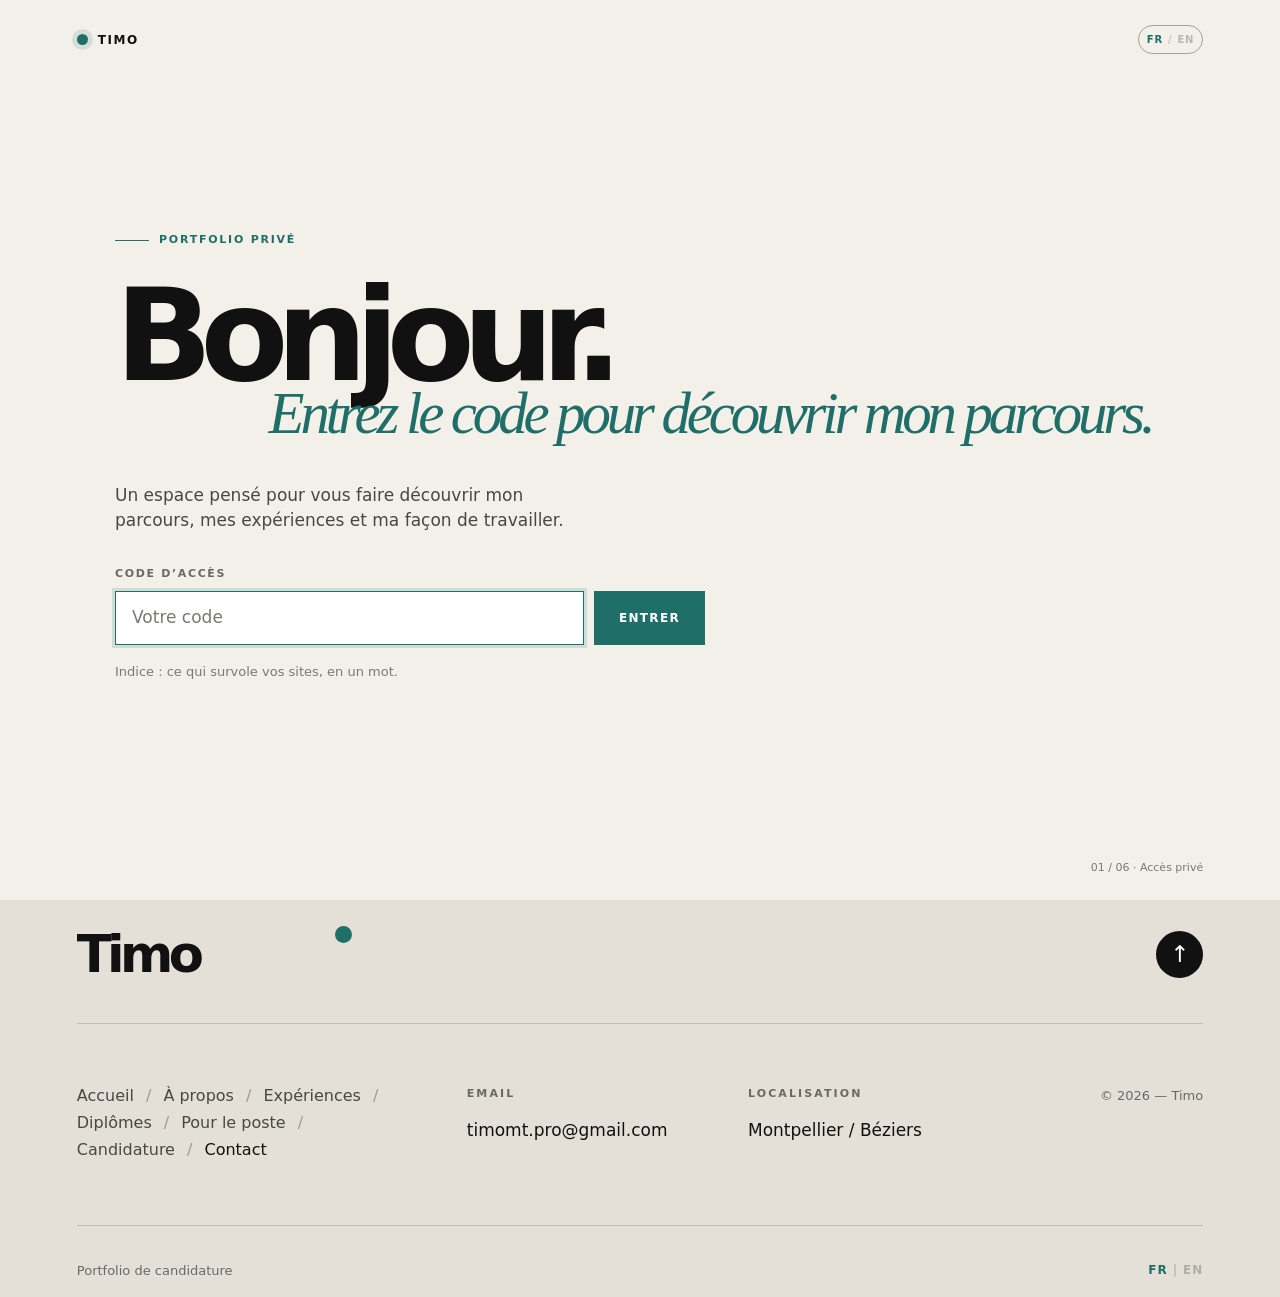
==== hokta/index.html @ 92ba59f4 "Ajout du site de candidature HOKTA (dossier hokta/)Ajout du site de candidature HOKTA (dossier hokta" ====
<!doctype html>
<html lang="fr">
<head>
<meta charset="utf-8">
<meta name="viewport" content="width=device-width, initial-scale=1, viewport-fit=cover">
<meta name="theme-color" content="#f3f0e9">
<meta name="description" content="Timo — candidature pour l'alternance prospection B2B chez HOKTA, Béziers.">
<title>Bonjour HOKTA — Timo</title>
<link rel="icon" href="data:image/svg+xml,%3Csvg xmlns='http://www.w3.org/2000/svg' viewBox='0 0 32 32'%3E%3Crect width='32' height='32' rx='16' fill='%23111'/%3E%3Ccircle cx='16' cy='16' r='6' fill='%231f6f68'/%3E%3C/svg%3E">
<style>:root {
  --ink: #111111;
  --paper: #f3f0e9;
  --lime: #b7d3f2;
  --cyan: #8de9e0;
  --muted: #686b64;
  --line: rgba(17,17,17,.18);
  --serif: Georgia, 'Times New Roman', serif;
  --sans: Inter, ui-sans-serif, system-ui, -apple-system, BlinkMacSystemFont, 'Segoe UI', sans-serif;
}
* { box-sizing: border-box; }
html { scroll-behavior: smooth; }
body { margin: 0; background: var(--paper); color: var(--ink); font-family: var(--sans); font-size: 16px; line-height: 1.5; }
body.dark { background: var(--ink); color: var(--paper); }
a { color: inherit; text-decoration: none; }
button { font: inherit; }
::selection { background: var(--lime); color: var(--ink); }

.site-header { position: absolute; z-index: 5; inset: 0 0 auto; display: flex; align-items: center; justify-content: space-between; width: min(1160px, 88vw); margin: 0 auto; padding: 25px 0; }
.dark .site-header { color: var(--paper); }
.brand { display: inline-flex; align-items: center; gap: 10px; font-size: 12px; font-weight: 800; letter-spacing: .13em; text-transform: uppercase; }
.brand-mark { width: 11px; height: 11px; border-radius: 50%; background: var(--lime); box-shadow: 0 0 0 5px rgba(183,211,242,.14); }
.site-nav { display: flex; align-items: center; gap: 22px; color: #474b45; font-size: 11px; font-weight: 800; letter-spacing: .11em; text-transform: uppercase; }
.dark .site-nav { color: #bfc1bb; }
.site-nav a { transition: color .2s ease; }
.site-nav a:hover, .site-nav a:focus-visible, .site-nav a[aria-current="page"] { color: #1f6f68; }
.dark .site-nav a:hover, .dark .site-nav a:focus-visible, .dark .site-nav a[aria-current="page"] { color: var(--lime); }
.language-toggle { display: inline-flex; align-items: center; gap: 5px; margin-left: 5px; padding: 6px 8px; border: 1px solid rgba(17,17,17,.35); border-radius: 999px; background: transparent; color: #777b73; cursor: pointer; font-size: 10px; font-weight: 800; letter-spacing: .08em; }
.dark .language-toggle { border-color: rgba(243,240,233,.36); color: #aeb1a9; }
.language-toggle:hover, .language-toggle:focus-visible { border-color: #1f6f68; color: #1f6f68; outline: none; }
.dark .language-toggle:hover, .dark .language-toggle:focus-visible { border-color: var(--lime); color: var(--lime); }
.language-toggle [data-lang-option] { opacity: .48; }
.language-toggle [data-lang-option].is-active { opacity: 1; color: #1f6f68; }
.dark .language-toggle [data-lang-option].is-active { color: var(--lime); }
.language-separator { opacity: .38; }

.access-gate { position: fixed; inset: 0; z-index: 20; display: grid; grid-template-rows: auto 1fr auto; padding: 25px 6vw 24px; background: var(--ink); color: var(--paper); }
.access-gate[hidden] { display: none; }
.access-gate-header { display: flex; align-items: center; justify-content: space-between; width: min(1160px, 100%); margin: 0 auto; }
.access-gate-header .language-toggle { margin-left: 0; }
.access-gate-inner { align-self: center; width: min(1050px, 100%); margin: 0 auto; }
.access-title { max-width: 900px; margin: 0; font-size: clamp(4rem, 10vw, 9.5rem); line-height: .84; letter-spacing: -.095em; font-weight: 800; }
.access-title span { display: block; color: var(--lime); font-family: var(--serif); font-size: .46em; font-style: italic; font-weight: 400; letter-spacing: -.07em; transform: translateX(12vw); }
.access-intro { max-width: 450px; margin: 44px 0 0; color: #c6c8c1; font-size: 17px; }
.access-form { max-width: 590px; margin-top: 32px; }
.access-form label { display: block; margin-bottom: 9px; color: #989b94; font-size: 11px; font-weight: 800; letter-spacing: .15em; text-transform: uppercase; }
.access-form-row { display: grid; grid-template-columns: 1fr auto; gap: 10px; }
.access-form input { width: 100%; min-height: 52px; padding: 13px 16px; border: 1px solid rgba(243,240,233,.34); border-radius: 0; background: rgba(243,240,233,.05); color: var(--paper); font: inherit; font-size: 17px; outline: none; }
.access-form input::placeholder { color: #777b73; }
.access-form input:focus { border-color: var(--lime); box-shadow: 0 0 0 3px rgba(183,211,242,.14); }
.access-form input[aria-invalid="true"] { border-color: #ef807d; }
.access-form button { min-height: 52px; padding: 0 24px; border: 1px solid var(--lime); background: var(--lime); color: var(--ink); cursor: pointer; font-size: 12px; font-weight: 800; letter-spacing: .11em; text-transform: uppercase; }
.access-form button:hover, .access-form button:focus-visible { background: var(--paper); border-color: var(--paper); outline: none; }
.access-error { margin: 12px 0 0; color: #ef807d; font-size: 14px; }
.access-note { margin: 17px 0 0; color: #777b73; font-size: 13px; }
.access-gate-footer { width: min(1160px, 100%); margin: 0 auto; color: #686b64; font-size: 11px; text-align: right; }

.landing { min-height: 100svh; display: grid; place-items: center; padding: 110px 6vw 70px; background: var(--ink); color: var(--paper); }
.landing-inner { width: min(1050px, 100%); }
.landing-kicker { display: flex; align-items: center; gap: 10px; margin-bottom: 33px; color: var(--lime); font-size: 11px; font-weight: 800; letter-spacing: .16em; text-transform: uppercase; }
.landing-kicker::before { content: ''; width: 34px; height: 1px; background: currentColor; }
.landing h1 { max-width: 930px; margin: 0; font-size: clamp(4rem, 11vw, 10.5rem); line-height: .83; letter-spacing: -.095em; font-weight: 800; }
.landing h1 span { display: block; color: var(--lime); font-family: var(--serif); font-size: .46em; font-style: italic; font-weight: 400; letter-spacing: -.07em; transform: translateX(16vw); }
.landing-bottom { display: flex; align-items: end; justify-content: space-between; gap: 40px; margin-top: 74px; padding-top: 20px; border-top: 1px solid rgba(243,240,233,.2); }
.landing-intro { max-width: 390px; margin: 0; color: #c6c8c1; font-size: 17px; }
.landing-meta { display: grid; justify-items: end; gap: 12px; color: #989b94; font-size: 11px; text-align: right; }
.enter-link, .back-link { display: inline-flex; align-items: center; gap: 10px; color: var(--lime); font-size: 12px; font-weight: 800; letter-spacing: .1em; text-transform: uppercase; }
.enter-link::after { content: '↗'; font-size: 17px; line-height: 1; }
.enter-link:hover, .back-link:hover { color: var(--paper); }
.landing-footer { position: absolute; right: 6vw; bottom: 24px; color: #686b64; font-size: 11px; }

.page { min-height: 100svh; padding: 150px 6vw 90px; }
.page-inner { width: min(1120px, 100%); margin: 0 auto; }
.page-head { display: grid; grid-template-columns: minmax(0, 1fr) 280px; gap: 9vw; align-items: end; padding-bottom: 60px; border-bottom: 1px solid var(--line); }
.kicker { margin-bottom: 18px; color: #1f6f68; font-size: 11px; font-weight: 800; letter-spacing: .16em; text-transform: uppercase; }
.dark .kicker { color: var(--lime); }
.page h1 { max-width: 800px; margin: 0; font-size: clamp(3.4rem, 8vw, 8.7rem); line-height: .84; letter-spacing: -.085em; font-weight: 800; }
.page h1 em { color: #1f6f68; font-family: var(--serif); font-weight: 400; }
.dark .page h1 em { color: var(--lime); }
.page-lead { margin: 0; color: var(--muted); font-size: 17px; }
.dark .page-lead { color: #b8bbb4; }

.about-grid { display: grid; grid-template-columns: 1fr .72fr; gap: 9vw; padding-top: 65px; }
.about-grid h2, .section-title { margin: 0 0 19px; font-size: clamp(2rem, 4.5vw, 4.5rem); line-height: .93; letter-spacing: -.07em; }
.about-grid p { max-width: 640px; color: #454943; font-size: 18px; }
.dark .about-grid p { color: #c3c5bf; }
.quote { margin: 34px 0 0; padding-left: 20px; border-left: 3px solid var(--lime); font-family: var(--serif); font-size: clamp(1.55rem, 3vw, 2.3rem); line-height: 1.04; }
.fact-stack { display: grid; gap: 2px; align-content: start; }
.fact { padding: 22px; background: var(--ink); color: var(--paper); }
.fact:nth-child(2) { background: var(--lime); color: var(--ink); }
.fact .number { display: block; font-size: 3.3rem; line-height: .9; font-weight: 800; letter-spacing: -.08em; }
.fact p { margin: 15px 0 0; color: #c3c5bf; font-size: 15px; }
.fact:nth-child(2) p { color: #173f3b; }

.experience-list { display: grid; gap: 2px; margin-top: 60px; }
.experience { background: #e4e0d7; }
.experience:nth-child(2) { background: var(--lime); }
.experience:nth-child(3) { background: var(--cyan); }
.experience:nth-child(4) { background: #ded7ee; }
.experience:nth-child(5) { background: #d6e4dc; }
.experience:nth-child(6) { background: #f0cfac; }
.experience-toggle { display: grid; grid-template-columns: 90px 1fr 35px; gap: 22px; align-items: center; width: 100%; padding: 24px; border: 0; background: transparent; color: var(--ink); cursor: pointer; text-align: left; }
.experience-toggle:hover, .experience-toggle:focus-visible { background: rgba(17,17,17,.06); outline: none; }
.experience-index { color: rgba(17,17,17,.47); font-size: 11px; font-weight: 800; letter-spacing: .13em; }
.experience-title { font-size: clamp(1.6rem, 3vw, 2.5rem); line-height: .96; letter-spacing: -.055em; font-weight: 800; }
.experience-role { display: block; margin-top: 6px; color: rgba(17,17,17,.64); font-size: 14px; }
.experience-date { display: block; margin-top: 7px; color: rgba(17,17,17,.52); font-size: 11px; font-weight: 800; letter-spacing: .08em; text-transform: uppercase; }
.experience-plus { display: grid; place-items: center; width: 29px; height: 29px; border: 1px solid rgba(17,17,17,.5); border-radius: 50%; font-size: 20px; transition: transform .25s ease; }
.experience[data-open="true"] .experience-plus { transform: rotate(45deg); }
.experience-details { display: none; grid-template-columns: 1fr .7fr; gap: 8vw; padding: 0 24px 30px 136px; }
.experience[data-open="true"] .experience-details { display: grid; }
.experience-details p { max-width: 620px; margin: 0; color: rgba(17,17,17,.72); }
.experience-details ul { margin: 0; padding-left: 19px; color: rgba(17,17,17,.72); }
.experience-details li + li { margin-top: 5px; }
.small-label { color: rgba(17,17,17,.5); font-size: 11px; font-weight: 800; letter-spacing: .12em; text-transform: uppercase; }

.world-layout { display: grid; grid-template-columns: 1fr .7fr; gap: 9vw; padding-top: 65px; }
.route-line { position: relative; display: grid; gap: 0; }
.route-line::before { content: ''; position: absolute; left: 11px; top: 12px; bottom: 13px; width: 1px; background: rgba(17,17,17,.28); }
.route-item { position: relative; display: grid; grid-template-columns: 24px 1fr; gap: 19px; padding-bottom: 42px; }
.route-dot { position: relative; z-index: 1; width: 23px; height: 23px; margin-top: 2px; border: 7px solid var(--paper); border-radius: 50%; background: var(--ink); }
.route-item h2 { margin: 0 0 4px; font-size: 29px; line-height: 1; letter-spacing: -.05em; }
.route-item p { margin: 0; color: #285f5a; }
.world-note { align-self: end; padding: 28px; background: var(--cyan); }
.world-note strong { display: block; font-family: var(--serif); font-size: 33px; line-height: .98; font-weight: 400; }
.world-note p { margin: 17px 0 0; color: #285f5a; }
.photo-slot { position: relative; min-height: 215px; margin-bottom: 17px; overflow: hidden; display: grid; place-items: end start; padding: 16px; background: linear-gradient(140deg, rgba(183,211,242,.35), rgba(141,233,224,.2) 48%, rgba(17,17,17,.75) 48%); }
.photo-slot img { position: absolute; inset: 0; width: 100%; height: 100%; object-fit: cover; }
.photo-slot:has(img)::after, .photo-slot:has(img) span { display: none; }
.photo-slot::after { content: 'PHOTO À AJOUTER'; position: absolute; inset: 18px; display: grid; place-items: center; border: 1px dashed rgba(243,240,233,.65); color: rgba(243,240,233,.82); font-size: 10px; font-weight: 800; letter-spacing: .14em; }
.photo-slot span { position: relative; z-index: 1; color: var(--lime); font-size: 11px; font-weight: 800; letter-spacing: .1em; text-transform: uppercase; }

.hokta-page { background: var(--lime); }
.hokta-page .page-head { border-color: rgba(17,17,17,.26); }
.hokta-page .kicker { color: #17524e; }
.hokta-page .page-lead { color: #173f3b; }
.why-grid { display: grid; grid-template-columns: repeat(3, 1fr); gap: 2px; margin-top: 60px; }
.why-card { min-height: 230px; padding: 24px; background: var(--ink); color: var(--paper); }
.why-card h2 { margin: 44px 0 11px; font-size: 25px; line-height: .98; letter-spacing: -.04em; }
.why-card p { margin: 0; color: #c3c5bf; }
.letter { display: grid; grid-template-columns: 1fr .75fr; gap: 9vw; margin-top: 2px; padding: 65px 0 0; }
.letter h2 { margin: 0 0 20px; font-size: clamp(2rem, 4.5vw, 4.5rem); line-height: .92; letter-spacing: -.07em; }
.letter p { max-width: 620px; color: #173f3b; font-size: 18px; }
.letter-card { padding: 25px; border: 1px solid rgba(17,17,17,.35); }
.letter-card .label { color: #17524e; font-size: 11px; font-weight: 800; letter-spacing: .13em; text-transform: uppercase; }
.letter-card p { margin: 16px 0 0; font-size: 16px; }

.competence-grid { display: grid; grid-template-columns: repeat(2, 1fr); gap: 2px; margin-top: 60px; }
.competence-card { min-height: 225px; padding: 25px; background: #e4e0d7; }
.competence-card:nth-child(2) { background: var(--cyan); }
.competence-card:nth-child(3) { background: var(--lime); }
.competence-card:nth-child(4) { background: #ded7ee; }
.competence-card .small-label { display: block; color: rgba(17,17,17,.5); }
.competence-card h2 { margin: 42px 0 13px; font-size: clamp(1.7rem, 3vw, 2.7rem); line-height: .95; letter-spacing: -.06em; }
.competence-card p { margin: 0; color: #444841; }
.pill-list { display: flex; flex-wrap: wrap; gap: 8px; margin-top: 18px; }
.pill { padding: 7px 10px; border: 1px solid rgba(17,17,17,.28); border-radius: 999px; color: #353931; font-size: 12px; }
.qualifications { display: grid; grid-template-columns: 1fr .8fr; gap: 9vw; margin-top: 2px; padding-top: 65px; }
.qualifications h2 { margin: 0 0 23px; font-size: clamp(2rem, 4.5vw, 4.5rem); line-height: .92; letter-spacing: -.07em; }
.qualification-list { display: grid; gap: 2px; }
.qualification { display: grid; grid-template-columns: 145px 1fr; gap: 20px; padding: 17px 0; border-top: 1px solid var(--line); }
.qualification:last-child { border-bottom: 1px solid var(--line); }
.qualification-date { color: #1f6f68; font-size: 11px; font-weight: 800; letter-spacing: .08em; text-transform: uppercase; }
.qualification strong { display: block; font-size: 17px; line-height: 1.1; }
.qualification span { display: block; margin-top: 4px; color: var(--muted); font-size: 14px; }
.language-panel { align-self: end; padding: 25px; background: var(--ink); color: var(--paper); }
.language-panel h3 { margin: 0 0 20px; color: var(--lime); font-size: 22px; letter-spacing: -.04em; }
.language-row { display: flex; justify-content: space-between; gap: 18px; padding: 10px 0; border-top: 1px solid rgba(243,240,233,.2); }
.language-row span:last-child { color: #c3c5bf; text-align: right; }

.page-footer { display: flex; justify-content: space-between; gap: 20px; width: min(1120px, 88vw); margin: 0 auto; padding: 0 0 30px; color: #777b73; font-size: 11px; }
.dark .page-footer { color: #777b73; }
.page-footer span:last-child { color: #1f6f68; }
.dark .page-footer span:last-child { color: var(--lime); }

.site-footer { margin-top: 0; padding: 31px 6vw 17px; background: var(--ink); color: var(--paper); }
.site-footer-inner { width: min(1400px, 100%); margin: 0 auto; }
.site-footer-head { display: flex; align-items: flex-start; gap: 20px; min-height: 92px; }
.footer-logo { color: var(--paper); font-size: clamp(2.2rem, 4vw, 4rem); line-height: .9; font-weight: 800; letter-spacing: -.09em; }
.footer-dot { width: 17px; height: 17px; margin: -5px 0 0 9vw; border-radius: 50%; background: #ef807d; }
.footer-top-button { display: grid; place-items: center; width: 47px; height: 47px; margin-left: auto; border: 0; border-radius: 50%; background: #eeeeec; color: var(--ink); cursor: pointer; font-size: 23px; line-height: 1; }
.footer-top-button:hover, .footer-top-button:focus-visible { background: var(--lime); outline: none; }
.site-footer-rule { height: 1px; background: rgba(243,240,233,.14); }
.site-footer-grid { display: grid; grid-template-columns: minmax(250px, 1.6fr) 1.1fr 1.1fr .8fr; gap: 42px; padding: 62px 0 65px; }
.footer-nav { display: flex; flex-wrap: wrap; align-content: start; gap: 8px 12px; max-width: 370px; color: #c8cac3; font-size: 16px; line-height: 1.2; }
.footer-nav a::after { content: ' /'; color: #6f726c; margin-left: 7px; }
.footer-nav a:last-child::after { content: ''; }
.footer-nav a:hover, .footer-nav a:focus-visible { color: #ef807d; outline: none; }
.footer-label { margin-bottom: 15px; color: #858982; font-size: 11px; font-weight: 800; letter-spacing: .19em; }
.footer-value { color: #d6d8d2; font-size: 17px; }
.footer-value:hover, .footer-value:focus-visible { color: var(--lime); outline: none; }
.footer-copyright { color: #858982; font-size: 13px; text-align: right; }
.site-footer-bottom { display: flex; align-items: center; justify-content: space-between; gap: 20px; padding-top: 35px; border-top: 1px solid rgba(243,240,233,.14); color: #777b73; font-size: 13px; }
.footer-language-toggle { margin: 0; padding: 0; border: 0; border-radius: 0; color: #d6d8d2; font-size: 12px; }
.footer-language-toggle:hover, .footer-language-toggle:focus-visible { border: 0; color: #ef807d; }
.footer-language-toggle [data-lang-option].is-active { color: var(--paper); }

@media (max-width: 800px) {
  .site-header { width: 88vw; padding-top: 18px; }
  .site-nav { gap: 9px; font-size: 9px; }
  
  .language-toggle { margin-left: 0; padding: 5px 7px; }
  .landing { padding-inline: 6vw; }
  .landing h1 { font-size: clamp(4rem, 19vw, 8rem); }
  .landing h1 span { transform: translateX(12vw); }
  .access-gate { padding: 18px 6vw 24px; }
  .access-title { font-size: clamp(3.7rem, 18vw, 8rem); }
  .access-title span { transform: translateX(8vw); }
  .access-intro { margin-top: 31px; font-size: 16px; }
  .access-form-row { grid-template-columns: 1fr; }
  .access-form button { width: 100%; }
  .landing-bottom, .page-head, .about-grid, .world-layout, .letter { grid-template-columns: 1fr; display: grid; gap: 30px; }
  .landing-bottom { align-items: start; }
  .landing-meta { justify-items: start; text-align: left; }
  .page { padding-top: 125px; }
  .page-head { padding-bottom: 42px; }
  .about-grid, .world-layout, .letter { padding-top: 43px; }
  .experience-toggle { grid-template-columns: 44px 1fr 29px; gap: 14px; padding: 20px 16px; }
  .experience-details { grid-template-columns: 1fr; gap: 22px; padding: 0 16px 25px 74px; }
  .why-grid, .competence-grid { grid-template-columns: 1fr; margin-top: 40px; }
  .why-card { min-height: 175px; }
  .why-card h2 { margin-top: 28px; }
  .qualifications { grid-template-columns: 1fr; gap: 42px; padding-top: 43px; }
  .qualification { grid-template-columns: 120px 1fr; gap: 14px; }
  .page-footer { width: 88vw; }
  .site-footer { padding-inline: 6vw; }
  .footer-dot { margin-left: 8vw; }
  .site-footer-grid { grid-template-columns: 1fr 1fr; gap: 36px 18px; padding: 43px 0 45px; }
  .footer-nav { grid-column: 1 / -1; }
  .footer-copyright { text-align: left; }
}
@media (prefers-reduced-motion: reduce) { *, *::before, *::after { scroll-behavior: auto !important; animation-duration: .01ms !important; transition-duration: .01ms !important; } }

.page-route[hidden]{display:none}
.user-photo{display:block;min-height:0;margin-top:50px}.user-photo img{position:static;display:block;width:100%;height:auto;max-height:640px;object-fit:cover}
.landing-pitch{margin:14px 0 0;max-width:520px;color:inherit;opacity:.85;font-size:1.02rem;line-height:1.5}.skills-block{padding-top:70px}
.skills-block .section-title{max-width:760px}
.skills-block h2 em{color:#1f6f68;font-family:var(--serif);font-weight:400}
.skills-lead{max-width:640px;margin:0;color:#454943;font-size:18px}
.skills-block .competence-grid{margin-top:40px}
.language-panel--wide{margin-top:28px;display:grid;grid-template-columns:repeat(2,1fr);column-gap:48px;align-self:auto}
.language-panel--wide h3{grid-column:1/-1}
.qualifications--solo{grid-template-columns:1fr;max-width:900px}
@media (max-width:800px){.language-panel--wide{grid-template-columns:1fr}.skills-block{padding-top:46px}}
@media (max-width:800px){.site-nav{flex-wrap:wrap;justify-content:flex-end;row-gap:6px}.site-header{align-items:flex-start}}
@media (max-width:800px){.landing h1 span,.access-title span{transform:none;margin-left:9vw}}
</style>
<style id="light-theme">
:root{--deep:#1f4f4b;--teal:#1f6f68}
.brand-mark{background:var(--teal);box-shadow:0 0 0 5px rgba(31,111,104,.14)}
.access-gate,.landing{background:var(--paper);color:var(--ink)}
.landing-kicker,.landing h1 span,.access-title span{color:var(--teal)}
.landing-bottom{border-top-color:rgba(17,17,17,.2)}
.landing-intro,.access-intro,.landing-pitch{color:#454943}
.landing-meta,.access-form label{color:#686b64}
.access-note,.access-gate-footer,.landing-footer,.access-form input::placeholder{color:#777b73}
.access-form input{border-color:rgba(17,17,17,.34);background:#fff;color:var(--ink)}
.access-form input:focus{border-color:var(--teal);box-shadow:0 0 0 3px rgba(31,111,104,.16)}
.access-form button{border-color:var(--teal);background:var(--teal);color:#fff}
.access-form button:hover,.access-form button:focus-visible{background:var(--ink);border-color:var(--ink)}
.access-form input[aria-invalid="true"]{border-color:#b3412f}.access-error{color:#b3412f}
.enter-link,.back-link{color:var(--teal)}.enter-link:hover,.back-link:hover{color:var(--ink)}
.fact,.why-card,.language-panel{background:var(--deep)}
.fact:nth-child(2){background:#b7d3f2;color:var(--ink)}
.fact:nth-child(2) p{color:#1f4f4b}
.site-footer{background:#e4e0d7;color:var(--ink)}
.footer-logo{color:var(--ink)}
.footer-dot{background:var(--teal)}
.footer-top-button{background:var(--ink);color:#fff}
.site-footer-rule,.site-footer-bottom{border-color:rgba(17,17,17,.16);background-color:transparent}
.site-footer-rule{background:rgba(17,17,17,.16)}
.footer-nav,.footer-nav a{color:#454943}
.footer-nav a::after{color:#9a9d96}
.footer-nav a:hover,.footer-nav a:focus-visible,.footer-language-toggle:hover,.footer-language-toggle:focus-visible{color:var(--teal)}
.site-footer-bottom,.footer-label,.footer-copyright{color:#686b64}
.site-footer a[href^="mailto"]{color:var(--ink)}
.footer-value{color:var(--ink)}.footer-value:hover,.footer-value:focus-visible{color:var(--teal)}.footer-language-toggle{color:#686b64}.footer-language-toggle [data-lang-option].is-active{color:var(--ink)}.footer-language-toggle [data-lang-option]{color:#777b73}.footer-language-toggle [data-lang-option].is-active{color:var(--teal)}
.letter{grid-template-columns:1fr!important;max-width:820px}
.cta-row{display:flex;flex-wrap:wrap;gap:12px;margin:28px 0 0!important}.cta{display:inline-block;padding:14px 22px;border:1px solid #173f3b;color:#173f3b;font-size:12px;font-weight:800;letter-spacing:.11em;text-transform:uppercase;text-decoration:none}.cta--fill{background:#173f3b;color:#fff}.cta:hover,.cta:focus-visible{background:var(--ink);border-color:var(--ink);color:#fff;outline:none}
.site-nav a.nav-cv{padding:7px 12px;border:1px solid currentColor;border-radius:999px;color:#1f6f68}.site-nav a.nav-cv:hover,.site-nav a.nav-cv:focus-visible{background:#1f6f68;border-color:#1f6f68;color:#fff}
.more{margin-top:26px;max-width:640px;border-top:1px solid rgba(17,17,17,.2);border-bottom:1px solid rgba(17,17,17,.2)}
.more summary{display:flex;justify-content:space-between;align-items:center;padding:16px 0;cursor:pointer;list-style:none;font-size:12px;font-weight:800;letter-spacing:.12em;text-transform:uppercase;color:#1f6f68}
.more summary::-webkit-details-marker{display:none}
.more summary::after{content:'+';font-size:22px;line-height:1;transition:transform .3s ease}
.more[open] summary::after{transform:rotate(45deg)}
.more ul{margin:0;padding:0 0 18px 18px;color:#454943;font-size:16px;line-height:1.7;animation:moreIn .4s ease both}
@keyframes moreIn{from{opacity:0;transform:translateY(-6px)}to{opacity:1;transform:none}}
.js .reveal{opacity:0;transform:translateY(26px);transition:opacity .7s ease,transform .7s cubic-bezier(.2,.7,.2,1);transition-delay:var(--d,0s)}
.js .reveal.is-in{opacity:1;transform:none}
.page-route:not([hidden])>main{animation:pageIn .55s ease both}
@keyframes pageIn{from{opacity:0;transform:translateY(14px)}to{opacity:1;transform:none}}
@media (prefers-reduced-motion:reduce){.js .reveal{opacity:1;transform:none;transition:none}.page-route:not([hidden])>main,.more ul{animation:none}}
.skills-block{padding-top:56px}.skills-block .language-panel--wide{margin-top:0}
.competence-grid[data-cgcar]{display:flex;gap:12px;overflow-x:auto;scroll-snap-type:x mandatory;scroll-behavior:smooth;scrollbar-width:none;-webkit-overflow-scrolling:touch}
.competence-grid[data-cgcar]::-webkit-scrollbar{display:none}
.competence-grid[data-cgcar]:focus-visible{outline:2px solid #1f6f68;outline-offset:4px}
.competence-grid[data-cgcar] .competence-card{flex:0 0 min(460px,84%);scroll-snap-align:start;min-height:260px}
.js [data-cgcar] .reveal{opacity:1;transform:none}
.cg-ctrl{display:flex;align-items:center;justify-content:space-between;margin-top:18px}
.cg-dots{display:flex;gap:8px}.cg-dots span{width:8px;height:8px;border-radius:50%;background:rgba(17,17,17,.2);transition:background .2s,transform .2s}.cg-dots span.on{background:#1f6f68;transform:scale(1.3)}
.cg-btns{display:flex;gap:8px}
.cg-btn{width:44px;height:44px;border:1px solid var(--ink);border-radius:50%;background:transparent;color:var(--ink);font-size:18px;cursor:pointer;transition:background .2s,color .2s}
.cg-btn:hover:not(:disabled),.cg-btn:focus-visible{background:var(--ink);color:#fff;outline:none}.cg-btn:disabled{opacity:.3;cursor:default}
@media (prefers-reduced-motion:reduce){.competence-grid[data-cgcar]{scroll-behavior:auto}}

.competence-card:nth-child(5){background:#d6e4dc}
.fit-list{padding-top:56px}
.fit-list .tech-title{margin:0 0 24px;font-size:clamp(1.8rem,3.6vw,3.2rem);line-height:.95;letter-spacing:-.06em}
.fit-list .qualification{grid-template-columns:minmax(0,260px) 1fr}
.fit-list .qualification-date{font-size:12px;line-height:1.35}
.fit-list .qualification strong{font-weight:500;font-size:17px;line-height:1.35}
.mail-line{margin-top:18px!important;font-size:14px!important;color:#173f3b;user-select:all}
@media (max-width:800px){.fit-list .qualification{grid-template-columns:1fr;gap:6px}}
</style>
<script>document.documentElement.classList.add("js")</script>
</head>
<body class="access-locked">
<section class="access-gate" data-access-gate role="dialog" aria-modal="true" aria-labelledby="access-title">
    <div class="access-gate-header">
      <a class="brand" href="#/" tabindex="-1"><span class="brand-mark"></span>Timo</a>
      <button class="language-toggle" type="button" data-lang-toggle aria-label="Passer en anglais" aria-pressed="false"><span data-lang-option="fr">FR</span><span class="language-separator">/</span><span data-lang-option="en">EN</span></button>
    </div>
    <div class="access-gate-inner">
      <div class="landing-kicker" data-i18n="access_kicker">Portfolio privé</div>
      <h1 class="access-title" id="access-title" data-i18n-html="access_title">Bonjour.<span>Entrez le code pour découvrir mon parcours.</span></h1>
      <p class="access-intro" data-i18n="access_intro">Un espace pensé pour vous faire découvrir mon parcours, mes expériences et ma façon de travailler.</p>
      <form class="access-form" data-access-form novalidate>
        <label for="access-code" data-i18n="access_label">Code d’accès</label>
        <div class="access-form-row">
          <input id="access-code" name="access-code" type="password" autocomplete="off" inputmode="text" required data-access-input data-i18n-placeholder="access_placeholder" placeholder="Votre code">
          <button type="submit" data-i18n="access_submit">Entrer</button>
        </div>
        <p class="access-error" data-access-error role="alert" hidden data-i18n="access_error">Le code ne correspond pas. Essayez encore.</p>
      </form>
      <p class="access-note" data-i18n="access_note">Indice : ce qui survole vos sites, en un mot.</p>
    </div>
    <div class="access-gate-footer" data-i18n="access_footer">01 / 06 · Accès privé</div>
  </section>
<header class="site-header" data-gated-content inert>
    <a class="brand" href="#/"><span class="brand-mark"></span>Timo</a>
    <nav class="site-nav" aria-label="Navigation principale" data-i18n-aria="aria_nav_main">
      <a href="#/parcours" data-i18n="nav_about">À propos</a>
      <a href="#/experiences" data-i18n="nav_experiences">Expériences</a>
      <a href="#/diplomes" data-i18n="nav_skills">Diplômes</a>
      <a href="#/poste" data-i18n="nav_finance">Pour le poste</a>
      <a href="#/hokta" data-i18n="nav_loopstr">HOKTA</a>
      <a class="nav-cv" href="CV-Timo-Marguerat-Trichard.pdf" data-cv target="_blank" rel="noopener" data-i18n="nav_cv">CV ↓</a>
      <button class="language-toggle" type="button" data-lang-toggle aria-label="Passer en anglais" aria-pressed="false"><span data-lang-option="fr">FR</span><span class="language-separator">/</span><span data-lang-option="en">EN</span></button>
    </nav>
  </header>
<div class="page-route" data-route="home" hidden><main class="landing" data-gated-content inert>
    <div class="landing-inner">
      <div class="landing-kicker" data-i18n="landing_kicker">Candidature · Alternance prospection B2B</div>
      <h1 data-i18n-html="landing_title">Bonjour HOKTA.<span>Je suis peut-être votre homme.</span></h1>
      <div class="landing-bottom">
        <p class="landing-intro" data-i18n="landing_intro">Du terrain, de la relance et une vraie curiosité pour la tech : de quoi ouvrir des portes à vos drones.</p>
        <p class="landing-pitch" data-i18n="landing_pitch">Étudiant en Master Programme Grande École à Montpellier Business School, je cherche une alternance de deux ans en prospection et développement commercial B2B, à Béziers, dès octobre 2026.</p>
        <div class="landing-meta">
          <a class="enter-link" href="#/parcours" data-i18n="landing_enter">Entrer dans le parcours</a>
          <span data-i18n="landing_meta">Timo · Master Programme Grande École · MBS</span>
        </div>
      </div>
    </div>
    <div class="landing-footer">01 / 06</div>
  </main></div>
<div class="page-route" data-route="parcours" hidden><main class="page">
    <div class="page-inner">
      <div class="page-head">
        <div>
          <div class="kicker" data-i18n="about_kicker">02 / 06 · À propos</div>
          <h1 data-i18n-html="about_title">Un parcours qui s’est construit <em>sur le terrain.</em></h1>
        </div>
        <p class="page-lead" data-i18n="about_lead">Mon parcours s’est construit au fil d’expériences variées. Chaque nouveau contexte, métier et rencontre a enrichi ma façon de travailler.</p>
      </div>

      <div class="about-grid">
        <div>
          <h2 data-i18n="about_heading">Ce qui relie toutes mes expériences.</h2>
          <p data-i18n="about_p1">Dans des métiers et des cultures différents, j’ai retrouvé le même intérêt : comprendre les besoins, créer une relation de confiance et faire avancer les choses. Que ce soit dans la relation client, la communication ou l’organisation quotidienne, j’aime faire le lien entre les personnes et passer des idées à leur réalisation.</p>
          <p data-i18n="about_p2">Aujourd’hui en Master Programme Grande École à Montpellier Business School, je veux prolonger ce fil dans une alternance en développement commercial B2B : identifier les bons interlocuteurs, comprendre leurs enjeux et transformer un premier appel en rendez-vous.</p>
          <p class="quote" data-i18n="about_quote">Je n’ai pas un parcours tout tracé. J’ai un parcours qui m’a appris à m’adapter.</p>
          <details class="more">
            <summary data-i18n="more_sum">Au-delà du CV</summary>
            <ul>
              <li data-i18n="more_1">1ʳᵉ place au concours d’éloquence IDRAC Montpellier 2025</li>
              <li data-i18n="more_2">Sport : cross-training, natation, course à pied, randonnée</li>
              <li data-i18n="more_3">Lecture de biographies, presse internationale et économique</li>
            </ul>
          </details>
        </div>
        <div class="fact-stack">
          <div class="fact"><span class="number">7+</span><p data-i18n="about_fact1">années dans des environnements professionnels très différents.</p></div>
          <div class="fact"><span class="number">10</span><p data-i18n="about_fact2">ans à l’étranger, entre la Suisse, l’Afrique du Sud et le Japon.</p></div>
        </div>
      </div>

      <div class="skills-block">
        <aside class="language-panel language-panel--wide">
          <h3 data-i18n="comp_lang_title">Langues</h3>
          <div class="language-row"><span data-i18n="comp_lang_fr">Français</span><span data-i18n="comp_lang_fr_level">Langue maternelle</span></div>
          <div class="language-row"><span data-i18n="comp_lang_en">Anglais</span><span data-i18n="comp_lang_en_level">Bilingue · parcours international</span></div>
          <div class="language-row"><span data-i18n="comp_lang_es">Espagnol</span><span data-i18n="comp_lang_es_level">B1 · intermédiaire</span></div>
          <div class="language-row"><span data-i18n="comp_lang_pt">Portugais</span><span data-i18n="comp_lang_pt_level">A2 · notions</span></div>
        </aside>
      </div>
    </div>
  </main></div>
<div class="page-route" data-route="experiences" hidden><main class="page">
    <div class="page-inner">
      <div class="page-head">
        <div>
          <div class="kicker" data-i18n="exp_kicker">03 / 06 · Expériences</div>
          <h1 data-i18n-html="exp_title">Quelques expériences, <em>pas un inventaire.</em></h1>
        </div>
        <p class="page-lead" data-i18n="exp_lead">Ouvrez les expériences qui vous intéressent pour découvrir les responsabilités que j’ai réellement prises.</p>
      </div>

      <div class="experience-list">
        <article class="experience" data-open="true">
          <button class="experience-toggle" type="button" aria-expanded="true">
            <span class="experience-index">01</span>
            <span><span class="experience-title" data-i18n="exp1_title">DSA Automobile</span><span class="experience-role" data-i18n="exp1_role">Prospection · qualification · négociation</span><span class="experience-date" data-i18n="exp1_date">Mars 2026 – Juillet 2026</span></span>
            <span class="experience-plus" aria-hidden="true">+</span>
          </button>
          <div class="experience-details">
            <div><span class="small-label" data-i18n="exp1_label">Ce que j’y ai fait</span><p data-i18n="exp1_desc">J’ai assuré le suivi des mandats, de la prospection à la coordination entre vendeurs et acheteurs : appels, qualification des demandes, relances et négociation jusqu’à la vente. J’ai appris à gérer plusieurs dossiers en parallèle sans perdre la prochaine étape.</p></div>
            <ul><li data-i18n="exp1_li1">Jusqu’à 40 mandats en gestion</li><li data-i18n="exp1_li2">Prospection, qualification et relances</li><li data-i18n="exp1_li3">Négociation jusqu’à la vente</li></ul>
          </div>
        </article>
        <article class="experience" data-open="false">
          <button class="experience-toggle" type="button" aria-expanded="false">
            <span class="experience-index">02</span>
            <span><span class="experience-title" data-i18n="exp2_title">Ma micro-entreprise</span><span class="experience-role" data-i18n="exp2_role">Entrepreneuriat · coordination · hospitalité</span><span class="experience-date" data-i18n="exp2_date">Octobre 2025 – Aujourd’hui</span></span>
            <span class="experience-plus" aria-hidden="true">+</span>
          </button>
          <div class="experience-details">
            <div><span class="small-label" data-i18n="exp2_label">Ce que cela raconte de moi</span><p data-i18n="exp2_desc">J’ai créé ma micro-entreprise pour donner un cadre à une activité qui me ressemble. Mes expériences dans la restauration m’ont donné des repères sur le marché, les produits et les fournisseurs, ainsi qu’une compréhension du cadre légal et fiscal du secteur. Je mobilise ces acquis dans des missions de conseil, de coordination et d’organisation d’événements, en continuant à apprendre sur le terrain.</p></div>
            <ul><li data-i18n="exp2_li1">Créer une activité à mon image</li><li data-i18n="exp2_li2">Passer de la stratégie à l’exécution</li><li data-i18n="exp2_li3">Accompagner des projets</li></ul>
          </div>
        </article>
        <article class="experience" data-open="false">
          <button class="experience-toggle" type="button" aria-expanded="false">
            <span class="experience-index">03</span>
            <span><span class="experience-title" data-i18n="exp3_title">Arlett Café</span><span class="experience-role" data-i18n="exp3_role">Opérations · équipes · partenaires</span><span class="experience-date" data-i18n="exp3_date">Septembre 2024 – Septembre 2025</span></span>
            <span class="experience-plus" aria-hidden="true">+</span>
          </button>
          <div class="experience-details">
            <div><span class="small-label" data-i18n="exp3_label">Ce que j’y ai fait</span><p data-i18n="exp3_desc">Pilotage quotidien, relation avec les fournisseurs et partenaires, suivi administratif et gestion des imprévus. Une école très concrète de l’organisation.</p></div>
            <ul><li data-i18n="exp3_li1">Organisation quotidienne</li><li data-i18n="exp3_li2">Outils de gestion et facturation</li><li data-i18n="exp3_li3">Autonomie et prise d’initiative</li></ul>
          </div>
        </article>
        <article class="experience" data-open="false">
          <button class="experience-toggle" type="button" aria-expanded="false">
            <span class="experience-index">04</span>
            <span><span class="experience-title" data-i18n="exp4_title">Atelier du Ride</span><span class="experience-role" data-i18n="exp4_role">Alternance · Chargé de développement commercial</span><span class="experience-date" data-i18n="exp4_date">Octobre 2023 – Juillet 2024</span></span>
            <span class="experience-plus" aria-hidden="true">+</span>
          </button>
          <div class="experience-details">
            <div><span class="small-label" data-i18n="exp4_label">Ce que j’y ai fait</span><p data-i18n="exp4_desc">Analyse et validation des devis B2B et B2C, contrôle de la rentabilité des commandes, gestion des commandes en ligne et suivi de la relation client, rédaction des CGV. En parallèle, la réparation de matériel de glisse (surf, foil, kitesurf, windsurf, wingfoil) a renforcé ma connaissance des produits.</p></div>
            <ul><li data-i18n="exp4_li1">Devis et rentabilité B2B / B2C</li><li data-i18n="exp4_li2">Commandes en ligne et relation client</li><li data-i18n="exp4_li3">Rédaction des CGV</li></ul>
          </div>
        </article>
        <article class="experience" data-open="false">
          <button class="experience-toggle" type="button" aria-expanded="false">
            <span class="experience-index">05</span>
            <span><span class="experience-title" data-i18n="exp4_title">Atelier du Ride</span><span class="experience-role" data-i18n="exp4b_role">Alternance · Chargé de communication</span><span class="experience-date" data-i18n="exp4b_date">Octobre 2022 – Août 2023</span></span>
            <span class="experience-plus" aria-hidden="true">+</span>
          </button>
          <div class="experience-details">
            <div><span class="small-label" data-i18n="exp4_label">Ce que j’y ai fait</span><p data-i18n="exp4b_desc">Création de supports commerciaux, animation des réseaux sociaux et participation à l’organisation d’événements. En parallèle, la réparation de matériel de kitesurf a renforcé ma connaissance des produits et des attentes de nos clients, me permettant de gagner en autonomie dans les missions commerciales.</p></div>
            <ul><li data-i18n="exp4b_li1">Supports commerciaux</li><li data-i18n="exp4b_li2">Animation des réseaux sociaux</li><li data-i18n="exp4b_li3">Organisation d’événements</li></ul>
          </div>
        </article>
        <article class="experience" data-open="false">
          <button class="experience-toggle" type="button" aria-expanded="false">
            <span class="experience-index">06</span>
            <span><span class="experience-title" data-i18n="exp5_title">Garçon de café · Chez Bruno</span><span class="experience-role" data-i18n="exp5_role">Accueil · conseil · vente · caisse</span><span class="experience-date" data-i18n="exp5_date">Septembre 2019 – Avril 2022</span></span>
            <span class="experience-plus" aria-hidden="true">+</span>
          </button>
          <div class="experience-details">
            <div><span class="small-label" data-i18n="exp5_label">Ce que j’y ai fait</span><p data-i18n="exp5_desc">Une première expérience très concrète au contact du public, entre service, vente et gestion du quotidien. J’y ai appris à accueillir avec attention, à conseiller rapidement et à garder le sens du détail, même quand le rythme s’accélère.</p></div>
            <ul><li data-i18n="exp5_li1">Accueil et conseil de la clientèle</li><li data-i18n="exp5_li2">Vente et mise en valeur des produits</li><li data-i18n="exp5_li3">Gestion de la caisse et de l’espace de vente</li></ul>
          </div>
        </article>
      </div>
    </div>
  </main></div>
<div class="page-route" data-route="diplomes" hidden><main class="page">
    <div class="page-inner">
      <div class="page-head">
        <div>
          <div class="kicker" data-i18n="dip_kicker">04 / 06 · Diplômes & certifications</div>
          <h1 data-i18n-html="dip_title">Ce que j’ai <em>appris et validé.</em></h1>
        </div>
        <p class="page-lead" data-i18n="dip_lead">Du Bachelor au Master Programme Grande École, en passant par des certifications de secourisme et de sauvetage.</p>
      </div>

      <div class="qualifications qualifications--solo">
        <div>
          <div class="qualification-list">
            <div class="qualification"><div class="qualification-date" data-i18n="comp_mbs_date">2026 – 2028</div><div><strong data-i18n="comp_mbs_title">Master Programme Grande École</strong><span data-i18n="comp_mbs_school">Montpellier Business School</span></div></div>
            <div class="qualification"><div class="qualification-date" data-i18n="comp_b3_date">2024 – 2025</div><div><strong data-i18n="comp_b3_title">Bachelor 3 Marketing & Gestion · option finance</strong><span data-i18n="comp_b3_school">IDRAC Business School · Montpellier</span></div></div>
            <div class="qualification"><div class="qualification-date" data-i18n="comp_b2_date">2023 – 2024</div><div><strong data-i18n="comp_b2_title">Bachelor 2 Commerce international</strong><span data-i18n="comp_b2_school">PPA Business School · Paris</span></div></div>
            <div class="qualification"><div class="qualification-date" data-i18n="comp_b1_date">2022 – 2023</div><div><strong data-i18n="comp_b1_title">Bachelor 1 Marketing & communication dans le sport</strong><span data-i18n="comp_b1_school">PPA Sport · Paris</span></div></div>
            <div class="qualification"><div class="qualification-date" data-i18n="comp_cert_date1">Avril 2021</div><div><strong data-i18n="comp_cert_title1">BNSSA</strong><span data-i18n="comp_cert_school1">Brevet national de sécurité et de sauvetage aquatique</span></div></div>
            <div class="qualification"><div class="qualification-date" data-i18n="comp_cert_date2">Septembre 2019</div><div><strong data-i18n="comp_cert_title2">PSE1</strong><span data-i18n="comp_cert_school2">Premiers secours en équipe · Protection Civile de Paris</span></div></div>
          </div>
          <h2 class="tech-title" data-i18n="tech_title" style="margin-top:56px">IA & tech : formé par la pratique</h2>
          <div class="qualification-list">
            <div class="qualification"><div class="qualification-date" data-i18n="tech_date1">Depuis 2025</div><div><strong data-i18n="tech_title1">Claude</strong><span data-i18n="tech_desc1">Rédaction, analyse, structuration de dossiers et prototypage no-code.</span></div></div>
            <div class="qualification"><div class="qualification-date" data-i18n="tech_date2">Depuis 2022</div><div><strong data-i18n="tech_title2">ChatGPT Pro</strong><span data-i18n="tech_desc2">Usage quotidien de l’IA générative pour apprendre, produire et gagner du temps.</span></div></div>
            <div class="qualification"><div class="qualification-date" data-i18n="tech_date3">En continu</div><div><strong data-i18n="tech_title3">Outils numériques & no-code</strong><span data-i18n="tech_desc3">Excel avancé, Google Workspace, WordPress, WooCommerce, Shopify, GitHub, Meta Business Suite, Adobe, Canva.</span></div></div>
            <div class="qualification"><div class="qualification-date" data-i18n="tech_date5">Premiers pas</div><div><strong data-i18n="tech_title5">Optimisation</strong><span data-i18n="tech_desc5">Optimisation des coûts d’exploitation et des marges, outils de gestion et reporting sous Excel : une première approche de l’amélioration continue.</span></div></div>
            <div class="qualification"><div class="qualification-date" data-i18n="tech_date4">Veille</div><div><strong data-i18n="tech_title4">Presse économique & innovation</strong><span data-i18n="tech_desc4">Intérêt pour les technologies qui transforment les métiers, de l’IA à la transition énergétique.</span></div></div>
          </div>
        </div>
      </div>
    </div>
  </main></div>
<div class="page-route" data-route="poste" hidden><main class="page">
    <div class="page-inner">
      <div class="page-head">
        <div>
          <div class="kicker" data-i18n="fin_kicker">05 / 06 · Pour le poste</div>
          <h1 data-i18n-html="fin_title">Vos missions, <em>mes preuves.</em></h1>
        </div>
        <p class="page-lead" data-i18n="fin_lead">Votre annonce décrit cinq missions. Pour chacune, voici ce que j’ai déjà fait sur le terrain.</p>
      </div>
      <div class="skills-block">
        <div class="competence-grid" data-cgcar tabindex="0" aria-roledescription="carousel">
        <article class="competence-card"><span class="small-label" data-i18n="fin_c1_label">01 / Prospecter</span><h2 data-i18n="fin_c1_title">Décrocher et accrocher</h2><p data-i18n="fin_c1_p">Chez DSA Automobile, j’ai prospecté vendeurs et acheteurs au quotidien. Je sais présenter une offre en quelques phrases et adapter mon discours à un particulier comme à un professionnel.</p></article>
        <article class="competence-card"><span class="small-label" data-i18n="fin_c2_label">02 / Qualifier</span><h2 data-i18n="fin_c2_title">Trouver qui décide</h2><p data-i18n="fin_c2_p">Devis B2B chez Atelier du Ride, fournisseurs et partenaires chez Arlett : j’ai appris à comprendre vite l’activité d’une structure et à identifier la personne qui tranche.</p></article>
        <article class="competence-card"><span class="small-label" data-i18n="fin_c3_label">03 / Obtenir le rendez-vous</span><h2 data-i18n="fin_c3_title">Relancer jusqu’à la réponse</h2><p data-i18n="fin_c3_p">Relances clients, vendeurs et fournisseurs, négociation jusqu’à la conclusion : je fais avancer un échange étape par étape, sans le laisser retomber.</p></article>
        <article class="competence-card"><span class="small-label" data-i18n="fin_c4_label">04 / Piloter</span><h2 data-i18n="fin_c4_title">Un pipeline à jour</h2><p data-i18n="fin_c4_p">Suivi de 40 mandats en parallèle, reporting sous Excel, outils de caisse et de facturation : je tiens mes chiffres et je mesure ce qui fonctionne.</p></article>
        <article class="competence-card"><span class="small-label" data-i18n="fin_c5_label">05 / Vendre la tech</span><h2 data-i18n="fin_c5_title">Comprendre avant de vendre</h2><p data-i18n="fin_c5_p">Réparation de matériel technique, outils numériques, IA au quotidien : j’aime comprendre un produit en profondeur avant d’en parler. Une station automatisée, ça s’apprend.</p></article>
        </div>
      </div>
    </div>
  </main></div>
<div class="page-route" data-route="hokta" hidden><main class="page">
    <div class="page-inner">
      <div class="page-head">
        <div>
          <div class="kicker" data-i18n="loop_kicker">06 / 06 · Pourquoi HOKTA</div>
          <h1 data-i18n-html="loop_title">Ce qui m’attire chez <em>HOKTA.</em></h1>
        </div>
        <p class="page-lead" data-i18n="loop_lead">Une technologie concrète, des clients très différents et un poste où l’on voit tout de suite le résultat de ses efforts.</p>
      </div>

      <div class="why-grid">
        <article class="why-card"><h2 data-i18n="loop_card1_title">Une tech qui se montre.</h2><p data-i18n="loop_card1_p">Des drones et des stations automatisées qui surveillent de vrais sites : un produit concret, qu’on a envie de présenter au téléphone puis en démonstration.</p></article>
        <article class="why-card"><h2 data-i18n="loop_card2_title">Des interlocuteurs variés.</h2><p data-i18n="loop_card2_p">Industriels, collectivités, gestionnaires d’espaces naturels : apprendre à parler à un directeur d’exploitation comme à un élu, c’est exactement ce que je veux travailler.</p></article>
        <article class="why-card"><h2 data-i18n="loop_card3_title">Une vraie progression.</h2><p data-i18n="loop_card3_p">Commencer par la prospection, participer aux rendez-vous, puis monter en compétence sur la vente de solutions complexes : c’est la trajectoire que je recherche.</p></article>
      </div>

      <div class="letter">
        <div>
          <h2 data-i18n-html="loop_letter_title">Landry, je serais ravi de vous montrer <em>comment je prospecte.</em></h2>
          <p data-i18n="loop_letter_p">Je vous propose de l’énergie, de la méthode et l’envie d’ouvrir des portes pour HOKTA, depuis Béziers.</p>
          <p class="cta-row"><a class="cta cta--fill" href="CV-Timo-Marguerat-Trichard.pdf" data-cv target="_blank" rel="noopener" data-i18n="cta_cv">Télécharger mon CV</a><a class="cta" data-mail href="mailto:timomt.pro@gmail.com?subject=Candidature%20alternance%20prospection%20B2B%20%E2%80%94%20Timo" data-i18n="cta_mail">M’écrire</a></p>
          <p class="mail-line">timomt.pro@gmail.com · 07 86 78 23 23</p>
        </div>
      </div>
    </div>
  </main></div>

<footer class="site-footer" data-gated-content inert><div class="site-footer-inner"><div class="site-footer-head"><a class="footer-logo" href="#/">Timo</a><span class="footer-dot" aria-hidden="true"></span><button class="footer-top-button" type="button" data-top aria-label="Retour en haut" data-i18n-aria="aria_top">↑</button></div><div class="site-footer-rule"></div><div class="site-footer-grid"><nav class="footer-nav" aria-label="Navigation secondaire" data-i18n-aria="aria_nav_secondary"><a href="#/" data-i18n="nav_home">Accueil</a><a href="#/parcours" data-i18n="nav_about">À propos</a><a href="#/experiences" data-i18n="nav_experiences">Expériences</a><a href="#/diplomes" data-i18n="nav_skills">Diplômes</a><a href="#/poste" data-i18n="nav_finance">Pour le poste</a><a href="#/hokta" data-i18n="footer_application">Candidature</a><a href="mailto:timomt.pro@gmail.com" data-i18n="footer_contact">Contact</a></nav><div><div class="footer-label" data-i18n="footer_email_label">EMAIL</div><a class="footer-value" href="mailto:timomt.pro@gmail.com">timomt.pro@gmail.com</a></div><div><div class="footer-label" data-i18n="footer_location_label">LOCALISATION</div><span class="footer-value" data-i18n="footer_location_value">Montpellier / Béziers</span></div><div class="footer-copyright" data-i18n="footer_copyright">© 2026 — Timo</div></div><div class="site-footer-bottom"><span data-i18n="footer_portfolio">Portfolio de candidature</span><button class="language-toggle footer-language-toggle" type="button" data-lang-toggle aria-label="Passer en anglais" aria-pressed="false"><span data-lang-option="fr">FR</span><span class="language-separator"> | </span><span data-lang-option="en">EN</span></button></div></div></footer>
<script id="site-edits" type="application/json">{"fr": {}, "en": {}}</script>
<script>(() => {
  document.querySelectorAll('.experience').forEach((card, i) => {
    const button = card.querySelector('.experience-toggle');
    const panel = card.querySelector('.experience-details');
    if (!button || !panel) return;
    const startOpen = card.getAttribute('aria-expanded') === 'true' || card.dataset.open === 'true';
    card.removeAttribute('aria-expanded');
    panel.id = panel.id || 'experience-panel-' + (i + 1);
    button.setAttribute('aria-controls', panel.id);
    const set = (open) => {
      card.dataset.open = String(open);
      button.setAttribute('aria-expanded', String(open));
    };
    set(startOpen);
    button.addEventListener('click', () => set(button.getAttribute('aria-expanded') !== 'true'));
  });
})();
</script>
<script>(() => {
  const translations = {
    fr: {
      nav_home: 'Accueil', nav_about: 'À propos',
      nav_experiences: 'Expériences',
      nav_skills: 'Diplômes',
      nav_loopstr: 'HOKTA',
      footer_contact: 'Contact', footer_application: 'Candidature', footer_email_label: 'EMAIL', footer_location_label: 'LOCALISATION', footer_location_value: 'Montpellier / Béziers', footer_copyright: '© 2026 — Timo', footer_portfolio: 'Portfolio de candidature',
      back: '← Retour',
aria_top: 'Retour en haut', aria_nav_main: 'Navigation principale', aria_nav_secondary: 'Navigation secondaire',meta_title_home: 'Bonjour HOKTA — Timo', meta_title_about: 'À propos — Timo × HOKTA', meta_title_experiences: 'Expériences — Timo × HOKTA', meta_title_skills: 'Diplômes & certifications — Timo × HOKTA',meta_title_loopstr: 'Pourquoi HOKTA — Timo × HOKTA',
      landing_kicker: 'Candidature · Alternance prospection B2B',
      landing_title: 'Bonjour HOKTA.<span>Je suis peut-être votre homme.</span>',
      landing_intro: 'Du terrain, de la relance et une vraie curiosité pour la tech : de quoi ouvrir des portes à vos drones.',
      landing_enter: 'Entrer dans le parcours',
      landing_meta: 'Timo · Master Programme Grande École · MBS',
      access_kicker: 'Portfolio privé',
      access_title: 'Bonjour.<span>Entrez le code pour découvrir mon parcours.</span>',
      access_intro: 'Un espace pensé pour vous faire découvrir mon parcours, mes expériences et ma façon de travailler.',
      access_label: 'Code d’accès', access_placeholder: 'Votre code', access_submit: 'Entrer',
      access_error: 'Le code ne correspond pas. Essayez encore.',
      access_note: 'Indice : ce qui survole vos sites, en un mot.', access_footer: '01 / 06 · Accès privé',
      about_kicker: '02 / 06 · À propos',
      about_title: 'Un parcours qui s’est construit <em>sur le terrain.</em>',
      about_lead: 'Mon parcours s’est construit au fil d’expériences variées. Chaque nouveau contexte, métier et rencontre a enrichi ma façon de travailler.',
      about_heading: 'Ce qui relie toutes mes expériences.',
      about_p1: 'Dans des métiers et des cultures différents, j’ai retrouvé le même intérêt : comprendre les besoins, créer une relation de confiance et faire avancer les choses. Que ce soit dans la relation client, la communication ou l’organisation quotidienne, j’aime faire le lien entre les personnes et passer des idées à leur réalisation.',
      about_p2: 'Aujourd’hui en Master Programme Grande École à Montpellier Business School, je veux prolonger ce fil dans une alternance en développement commercial B2B : identifier les bons interlocuteurs, comprendre leurs enjeux et transformer un premier appel en rendez-vous.',
      about_quote: 'Je n’ai pas un parcours tout tracé. J’ai un parcours qui m’a appris à m’adapter.',
      about_fact1: 'années dans des environnements professionnels très différents.',
      about_fact2: 'ans à l’étranger, entre la Suisse, l’Afrique du Sud et le Japon.',
      exp_kicker: '03 / 06 · Expériences',
      exp_title: 'Quelques expériences, <em>pas un inventaire.</em>',
      exp_lead: 'Ouvrez les expériences qui vous intéressent pour découvrir les responsabilités que j’ai réellement prises.',
      exp1_title: 'DSA Automobile', exp1_role: 'Prospection · qualification · négociation', exp1_date: 'Mars 2026 – Juillet 2026',
      exp1_label: 'Ce que j’y ai fait',
      exp1_desc: 'J’ai assuré le suivi des mandats, de la prospection à la coordination entre vendeurs et acheteurs : appels, qualification des demandes, relances et négociation jusqu’à la vente. J’ai appris à gérer plusieurs dossiers en parallèle sans perdre la prochaine étape.',
      exp1_li1: 'Jusqu’à 40 mandats en gestion', exp1_li2: 'Prospection, qualification et relances', exp1_li3: 'Négociation jusqu’à la vente',
      exp2_title: 'Ma micro-entreprise', exp2_role: 'Entrepreneuriat · coordination · hospitalité', exp2_date: 'Octobre 2025 – Aujourd’hui',
      exp2_label: 'Ce que cela raconte de moi',
      exp2_desc: 'J’ai créé ma micro-entreprise pour donner un cadre à une activité qui me ressemble. Mes expériences dans la restauration m’ont donné des repères sur le marché, les produits et les fournisseurs, ainsi qu’une compréhension du cadre légal et fiscal du secteur. Je mobilise ces acquis dans des missions de conseil, de coordination et d’organisation d’événements, en continuant à apprendre sur le terrain.',
      exp2_li1: 'Créer une activité à mon image', exp2_li2: 'Passer de la stratégie à l’exécution', exp2_li3: 'Accompagner des projets',
      exp3_title: 'Arlett Café', exp3_role: 'Opérations · équipes · partenaires', exp3_date: 'Septembre 2024 – Septembre 2025',
      exp3_label: 'Ce que j’y ai fait',
      exp3_desc: 'Pilotage quotidien, relation avec les fournisseurs et partenaires, suivi administratif et gestion des imprévus. Une école très concrète de l’organisation.',
      exp3_li1: 'Organisation quotidienne', exp3_li2: 'Outils de gestion et facturation', exp3_li3: 'Autonomie et prise d’initiative',
      exp4_title: 'Atelier du Ride',
      exp4_label: 'Ce que j’y ai fait',
      exp4_role: 'Alternance · Chargé de développement commercial', exp4_date: 'Octobre 2023 – Juillet 2024', exp4_desc: 'Analyse et validation des devis B2B et B2C, contrôle de la rentabilité des commandes, gestion des commandes en ligne et suivi de la relation client, rédaction des CGV. En parallèle, la réparation de matériel de glisse (surf, foil, kitesurf, windsurf, wingfoil) a renforcé ma connaissance des produits.',
      exp4_li1: 'Devis et rentabilité B2B / B2C', exp4_li2: 'Commandes en ligne et relation client', exp4_li3: 'Rédaction des CGV',
      exp4b_role: 'Alternance · Chargé de communication', exp4b_date: 'Octobre 2022 – Août 2023', exp4b_desc: 'Création de supports commerciaux, animation des réseaux sociaux et participation à l’organisation d’événements. En parallèle, la réparation de matériel de kitesurf a renforcé ma connaissance des produits et des attentes de nos clients, me permettant de gagner en autonomie dans les missions commerciales.',
      exp4b_li1: 'Supports commerciaux', exp4b_li2: 'Animation des réseaux sociaux', exp4b_li3: 'Organisation d’événements',
exp5_title: 'Garçon de café · Chez Bruno', exp5_role: 'Accueil · conseil · vente · caisse', exp5_date: 'Septembre 2019 – Avril 2022', exp5_label: 'Ce que j’y ai fait',
      exp5_desc: 'Une première expérience très concrète au contact du public, entre service, vente et gestion du quotidien. J’y ai appris à accueillir avec attention, à conseiller rapidement et à garder le sens du détail, même quand le rythme s’accélère.',
      exp5_li1: 'Accueil et conseil de la clientèle', exp5_li2: 'Vente et mise en valeur des produits', exp5_li3: 'Gestion de la caisse et de l’espace de vente',
      tech_title: 'IA & tech : formé par la pratique', tech_date1: 'Depuis 2025', tech_title1: 'Claude', tech_desc1: 'Rédaction, analyse, structuration de dossiers et prototypage no-code.', tech_date2: 'Depuis 2022', tech_title2: 'ChatGPT Pro', tech_desc2: 'Usage quotidien de l’IA générative pour apprendre, produire et gagner du temps.', tech_date3: 'En continu', tech_title3: 'Outils numériques & no-code', tech_desc3: 'Excel avancé, Google Workspace, WordPress, WooCommerce, Shopify, GitHub, Meta Business Suite, Adobe, Canva.', tech_date5: 'Premiers pas', tech_title5: 'Optimisation', tech_desc5: 'Optimisation des coûts d’exploitation et des marges, outils de gestion et reporting sous Excel : une première approche de l’amélioration continue.', tech_date4: 'Veille', tech_title4: 'Presse économique & innovation', tech_desc4: 'Intérêt pour les technologies qui transforment les métiers, de l’IA à la transition énergétique.',
      nav_finance: 'Pour le poste', meta_title_finance: 'Pour le poste — Timo × HOKTA',
      landing_pitch: 'Étudiant en Master Programme Grande École à Montpellier Business School, je cherche une alternance de deux ans en prospection et développement commercial B2B, à Béziers, dès octobre 2026.',
      fin_kicker: '05 / 06 · Pour le poste', fin_title: 'Vos missions, <em>mes preuves.</em>', fin_lead: 'Votre annonce décrit cinq missions. Pour chacune, voici ce que j’ai déjà fait sur le terrain.',
      fin_c1_label: '01 / Prospecter', fin_c1_title: 'Décrocher et accrocher', fin_c1_p: 'Chez DSA Automobile, j’ai prospecté vendeurs et acheteurs au quotidien. Je sais présenter une offre en quelques phrases et adapter mon discours à un particulier comme à un professionnel.',
      fin_c2_label: '02 / Qualifier', fin_c2_title: 'Trouver qui décide', fin_c2_p: 'Devis B2B chez Atelier du Ride, fournisseurs et partenaires chez Arlett : j’ai appris à comprendre vite l’activité d’une structure et à identifier la personne qui tranche.',
      fin_c3_label: '03 / Obtenir le rendez-vous', fin_c3_title: 'Relancer jusqu’à la réponse', fin_c3_p: 'Relances clients, vendeurs et fournisseurs, négociation jusqu’à la conclusion : je fais avancer un échange étape par étape, sans le laisser retomber.',
      fin_c4_label: '04 / Piloter', fin_c4_title: 'Un pipeline à jour', fin_c4_p: 'Suivi de 40 mandats en parallèle, reporting sous Excel, outils de caisse et de facturation : je tiens mes chiffres et je mesure ce qui fonctionne.',
      fin_int_title: 'Votre profil recherché, point par point', fin_i1: 'Bachelor ou Master', fin_i1_d: 'Master Programme Grande École, Montpellier Business School (2026 – 2028)', fin_i2: 'Appétence tech & innovation', fin_i2_d: 'IA générative depuis 2022, outils no-code, et ce site construit pour vous', fin_i3: 'Aisance relationnelle & rédactionnelle', fin_i3_d: '1ʳᵉ place au concours d’éloquence IDRAC 2025, plus de 6 ans au contact des clients', fin_i4: 'Chasseur, aime convaincre', fin_i4_d: 'Agent commercial indépendant : prospection et négociation jusqu’à la vente',
      dip_kicker: '04 / 06 · Diplômes & certifications',
      dip_title: 'Ce que j’ai <em>appris et validé.</em>',
      dip_lead: 'Du Bachelor au Master Programme Grande École, en passant par des certifications de secourisme et de sauvetage.',
      skills_title: 'Ce que je peux <em>mobiliser.</em>',
      skills_lead: 'Des compétences utiles pour développer un portefeuille B2B : organisation, relationnel, outils numériques et ouverture internationale.',
      comp_card1_label: '01 / Organiser', comp_card1_title: 'Coordination & opérations', comp_card1_p: 'Organisation d’événements, service à table et traiteur, gestion de point de vente, ouverture et fermeture, logistique et suivi opérationnel.',
      comp_card2_label: '02 / Développer', comp_card2_title: 'Communication & relationnel', comp_card2_p: 'Prospection B2B et B2C, relation client, devis, commandes, réseaux sociaux et accompagnement de projets.',
      comp_card3_label: '03 / Produire', comp_card3_title: 'Outils & création', comp_card3_p: 'Pack Office, Excel avancé, Google et Apple, Meta Business Suite, WordPress, WooCommerce, Shopify, GitHub, Adobe, Canva et outils d’IA.',
      comp_card4_label: '04 / Servir', comp_card4_title: 'Savoir-faire terrain', comp_card4_p: 'Service à emporter, service à table, cocktails, buvette gros débit, gestion de caisse, accueil et qualité de l’expérience.',
      comp_mbs_date: '2026 – 2028', comp_mbs_title: 'Master Programme Grande École', comp_mbs_school: 'Montpellier Business School',
      comp_b3_date: '2024 – 2025', comp_b3_title: 'Bachelor 3 Marketing & Gestion · option finance', comp_b3_school: 'IDRAC Business School · Montpellier',
      comp_b2_date: '2023 – 2024', comp_b2_title: 'Bachelor 2 Commerce international', comp_b2_school: 'PPA Business School · Paris',
      comp_b1_date: '2022 – 2023', comp_b1_title: 'Bachelor 1 Marketing & communication dans le sport', comp_b1_school: 'PPA Sport · Paris',
      comp_cert_date1: 'Avril 2021', comp_cert_title1: 'BNSSA', comp_cert_school1: 'Brevet national de sécurité et de sauvetage aquatique',
      comp_cert_date2: 'Septembre 2019', comp_cert_title2: 'PSE1', comp_cert_school2: 'Premiers secours en équipe · Protection Civile de Paris',
      comp_lang_title: 'Langues', comp_lang_fr: 'Français', comp_lang_fr_level: 'Langue maternelle', comp_lang_en: 'Anglais', comp_lang_en_level: 'Bilingue · parcours international', comp_lang_es: 'Espagnol', comp_lang_es_level: 'B1 · intermédiaire', comp_lang_pt: 'Portugais', comp_lang_pt_level: 'A2 · notions',
      loop_kicker: '06 / 06 · Pourquoi HOKTA',
      loop_title: 'Ce qui m’attire chez <em>HOKTA.</em>',
      loop_lead: 'Une technologie concrète, des clients très différents et un poste où l’on voit tout de suite le résultat de ses efforts.',
      loop_card1_title: 'Une tech qui se montre.',
      loop_card1_p: 'Des drones et des stations automatisées qui surveillent de vrais sites : un produit concret, qu’on a envie de présenter au téléphone puis en démonstration.',
      loop_card2_title: 'Des interlocuteurs variés.',
      loop_card2_p: 'Industriels, collectivités, gestionnaires d’espaces naturels : apprendre à parler à un directeur d’exploitation comme à un élu, c’est exactement ce que je veux travailler.',
      loop_card3_title: 'Une vraie progression.',
      loop_card3_p: 'Commencer par la prospection, participer aux rendez-vous, puis monter en compétence sur la vente de solutions complexes : c’est la trajectoire que je recherche.',
      loop_letter_title: 'Landry, je serais ravi de vous montrer <em>comment je prospecte.</em>',
      loop_letter_p: 'Je vous propose de l’énergie, de la méthode et l’envie d’ouvrir des portes pour HOKTA, depuis Béziers.',
      nav_cv: 'CV ↓',
      more_sum: 'Au-delà du CV', more_1: 'Première place au concours d’éloquence IDRAC Montpellier 2025', more_2: 'Sport : cross-training, natation, course à pied, randonnée', more_3: 'Lecture de biographies, presse internationale et économique',
      cta_cv: 'Télécharger mon CV', cta_mail: 'M’écrire',
      loop_label: 'Candidature · Timo',
      loop_card_detail: '<strong>Master Programme Grande École</strong><br>Montpellier Business School<br><br>Alternance 2 ans · Prospection B2B<br><br>Merci pour votre temps.',
      fin_c5_label: '05 / Vendre la tech',
      fin_c5_title: 'Comprendre avant de vendre',
      fin_c5_p: 'Réparation de matériel technique, outils numériques, IA au quotidien : j’aime comprendre un produit en profondeur avant d’en parler. Une station automatisée, ça s’apprend.',
      fin_i5: 'Permis B',
      fin_i5_d: 'Oui, et disponible pour les démonstrations clients',
      fin_i6: 'Bureaux de Béziers',
      fin_i6_d: 'Je connais déjà le Biterrois : Arlett, Les Savouries Traiteur'
    },
    en: {
      nav_home: 'Home', nav_about: 'About', nav_experiences: 'Experience', nav_skills: 'Education',nav_loopstr: 'Why HOKTA', footer_contact: 'Contact', footer_application: 'Application', footer_email_label: 'EMAIL', footer_location_label: 'LOCATION', footer_location_value: 'Montpellier / Béziers', footer_copyright: '© 2026 — Timo', footer_portfolio: 'Application portfolio', back: '← Back',
aria_top: 'Back to top', aria_nav_main: 'Main navigation', aria_nav_secondary: 'Secondary navigation',meta_title_home: 'Hello HOKTA — Timo', meta_title_about: 'About — Timo × HOKTA', meta_title_experiences: 'Experience — Timo × HOKTA', meta_title_skills: 'Education & certifications — Timo × HOKTA',meta_title_loopstr: 'Why HOKTA — Timo × HOKTA',
      landing_kicker: 'Application · B2B prospecting work-study',
      landing_title: 'Hello, HOKTA.<span>I might be the person you’re looking for.</span>',
      landing_intro: 'Field experience, persistent follow-up and a real curiosity for tech: what it takes to open doors for your drones.',
      landing_enter: 'Explore my background',
      landing_meta: 'Timo · Master in Management · MBS',
      access_kicker: 'Private portfolio',
      access_title: 'Hello.<span>Enter the code to explore my background.</span>',
      access_intro: 'A space designed to show you my background, experience and the way I work.',
      access_label: 'Access code', access_placeholder: 'Your code', access_submit: 'Enter',
      access_error: 'That code does not match. Try again.',
      access_note: 'Hint: what flies over your sites, in one word (in French).', access_footer: '01 / 06 · Private access',
      about_kicker: '02 / 06 · About me',
      about_title: 'A background shaped <em>by real experience.</em>',
      about_lead: 'My path has been shaped by very different experiences. Each new setting, job and encounter has added to the way I work.',
      about_heading: 'What ties these experiences together.',
      about_p1: 'Across different jobs and cultures, I kept finding the same interest: understanding needs, building trust and getting things done. Whether in client relations, communications or day-to-day operations, I like connecting people and turning ideas into results.',
      about_p2: 'Now in a Master in Management at Montpellier Business School, I want to carry this into a B2B business development work-study role: finding the right contacts, understanding their challenges and turning a first call into a meeting.',
      about_quote: 'I may not have followed a straight path — but every step taught me how to adapt.',
      about_fact1: 'years spent working in very different environments.',
      about_fact2: 'years abroad, between Switzerland, South Africa and Japan.',
      exp_kicker: '03 / 06 · Experience',
      exp_title: 'A few experiences, <em>not just a list.</em>',
      exp_lead: 'Open the roles that interest you to see what I actually took on.',
      exp1_title: 'DSA Automobile', exp1_role: 'Prospecting · qualification · negotiation', exp1_date: 'March 2026 – July 2026', exp1_label: 'What I worked on',
      exp1_desc: 'I managed mandates from prospecting through to coordinating sellers and buyers: calls, qualifying requests, follow-ups and negotiation through to the sale. It taught me to run several files at once without losing the next step.',
      exp1_li1: 'Up to 40 mandates at once', exp1_li2: 'Prospecting, qualification and follow-up', exp1_li3: 'Negotiation through to the sale',
      exp2_title: 'My own business', exp2_role: 'Entrepreneurship · coordination · hospitality', exp2_date: 'October 2025 – Present', exp2_label: 'What this experience says about me',
      exp2_desc: 'I set up my own business to give shape to work that suits me. My years in food service gave me a feel for the market, products and suppliers, and an understanding of the sector’s legal and tax framework. I use that in consulting, coordination and event work, and keep learning on the ground.',
      exp2_li1: 'Creating something of my own', exp2_li2: 'Turning strategy into action', exp2_li3: 'Supporting projects',
      exp3_title: 'Arlett Café', exp3_role: 'Operations · team · partners', exp3_date: 'September 2024 – September 2025', exp3_label: 'What I worked on',
      exp3_desc: 'I handled day-to-day operations, worked with suppliers and partners, kept on top of administration and dealt with the unexpected. A hands-on education in how things run.',
      exp3_li1: 'Daily operations', exp3_li2: 'Management tools and invoicing', exp3_li3: 'Autonomy and initiative',
      exp4_title: 'Atelier du Ride',
      exp4_label: 'What I worked on',
      exp4_role: 'Work-study · Business Development Officer', exp4_date: 'October 2023 – July 2024', exp4_desc: 'Analysing and approving B2B and B2C quotes, checking order profitability, handling online orders and client follow-up, drafting the T&Cs. Alongside, repairing board-sports gear (surf, foil, kitesurf, windsurf, wingfoil) strengthened my product knowledge.',
      exp4_li1: 'Quotes and profitability, B2B / B2C', exp4_li2: 'Online orders and client relations', exp4_li3: 'Drafting the T&Cs',
      exp4b_role: 'Work-study · Communications Officer', exp4b_date: 'October 2022 – August 2023', exp4b_desc: 'Creating sales materials, running social media and helping organise events. Alongside, repairing kitesurf gear strengthened my knowledge of the products and of what our customers expect.',
      exp4b_li1: 'Sales materials', exp4b_li2: 'Social media', exp4b_li3: 'Event organisation',
exp5_title: 'Café server · Chez Bruno', exp5_role: 'Customer service · advice · sales · cash handling', exp5_date: 'September 2019 – April 2022', exp5_label: 'What I worked on',
      exp5_desc: 'My first truly hands-on role, working directly with the public across service, sales and day-to-day operations. It taught me to welcome people well, make useful recommendations quickly and keep an eye for detail when things get busy.',
      exp5_li1: 'Customer welcome and advice', exp5_li2: 'Sales and product presentation', exp5_li3: 'Cash handling and sales-floor management',
      tech_title: 'AI & tech: learning by doing', tech_date1: 'Since 2025', tech_title1: 'Claude', tech_desc1: 'Writing, analysis, structuring documents and no-code prototyping.', tech_date2: 'Since 2022', tech_title2: 'ChatGPT Pro', tech_desc2: 'Daily use of generative AI to learn, produce and save time.', tech_date3: 'Ongoing', tech_title3: 'Digital & no-code tools', tech_desc3: 'Advanced Excel, Google Workspace, WordPress, WooCommerce, Shopify, GitHub, Meta Business Suite, Adobe, Canva.', tech_date5: 'First steps', tech_title5: 'Optimisation', tech_desc5: 'Optimising operating costs and margins, management tools and Excel reporting: a first approach to continuous improvement.', tech_date4: 'Watching', tech_title4: 'Business press & innovation', tech_desc4: 'Interest in the technologies reshaping jobs, from AI to the energy transition.',
      nav_finance: 'For the role', meta_title_finance: 'For the role — Timo × HOKTA',
      landing_pitch: 'A Master’s student at Montpellier Business School, I am looking for a two-year work-study role in B2B prospecting and business development, in Béziers, from October 2026.',
      fin_kicker: '05 / 06 · For the role', fin_title: 'Your tasks, <em>my evidence.</em>', fin_lead: 'Your job post lists five tasks. For each one, here is what I have already done in the field.',
      fin_c1_label: '01 / Prospect', fin_c1_title: 'Getting through, getting interest', fin_c1_p: 'At DSA Automobile I prospected sellers and buyers every day. I can pitch an offer in a few sentences and adapt it to an individual or a business.',
      fin_c2_label: '02 / Qualify', fin_c2_title: 'Finding the decision-maker', fin_c2_p: 'B2B quotes at Atelier du Ride, suppliers and partners at Arlett: I learned to grasp how an organisation works quickly and who makes the call.',
      fin_c3_label: '03 / Book the meeting', fin_c3_title: 'Following up until I get an answer', fin_c3_p: 'Chasing clients, sellers and suppliers, negotiating through to closing: I move a conversation forward step by step and keep it alive.',
      fin_c4_label: '04 / Manage', fin_c4_title: 'An up-to-date pipeline', fin_c4_p: 'Up to 40 mandates in parallel, Excel reporting, POS and invoicing tools: I keep track of my numbers and measure what works.',
      fin_int_title: 'Your candidate profile, point by point', fin_i1: 'Bachelor’s or Master’s', fin_i1_d: 'Master in Management, Montpellier Business School (2026 – 2028)', fin_i2: 'Interest in tech & innovation', fin_i2_d: 'Generative AI since 2022, no-code tools, and this site built for you', fin_i3: 'People & writing skills', fin_i3_d: 'First place, IDRAC public-speaking contest 2025; 6+ years working with clients', fin_i4: 'A hunter who likes to convince', fin_i4_d: 'Independent sales agent: prospecting and negotiating through to the sale',
      dip_kicker: '04 / 06 · Education & certifications',
      dip_title: 'What I have <em>learned and earned.</em>',
      dip_lead: 'From my Bachelor’s to the Master in Management, plus first-aid and lifeguard certifications.',
      skills_title: 'What I can <em>bring to the table.</em>',
      skills_lead: 'Skills that help build a B2B pipeline: organisation, people skills, digital tools and an international outlook.',
      comp_card1_label: '01 / Organise', comp_card1_title: 'Coordination & operations', comp_card1_p: 'Event planning, table and catering service, point-of-sale management, opening and closing procedures, logistics and day-to-day follow-up.',
      comp_card2_label: '02 / Develop', comp_card2_title: 'Communication & relationships', comp_card2_p: 'B2B and B2C prospecting, client relationships, quotes, orders, social media and hands-on project support.',
      comp_card3_label: '03 / Produce', comp_card3_title: 'Tools & content', comp_card3_p: 'Microsoft Office, advanced Excel, Google and Apple tools, Meta Business Suite, WordPress, WooCommerce, Shopify, GitHub, Adobe, Canva and AI tools.',
      comp_card4_label: '04 / Deliver', comp_card4_title: 'Hands-on service', comp_card4_p: 'Takeaway and table service, cocktails, high-volume bar work, till management, welcoming customers and protecting the quality of their experience.',
      comp_mbs_date: '2026 – 2028', comp_mbs_title: 'Master in Management', comp_mbs_school: 'Montpellier Business School',
      comp_b3_date: '2024 – 2025', comp_b3_title: 'Bachelor’s Year 3 · Marketing & Management · Finance track', comp_b3_school: 'IDRAC Business School · Montpellier',
      comp_b2_date: '2023 – 2024', comp_b2_title: 'Bachelor’s Year 2 · International Business', comp_b2_school: 'PPA Business School · Paris',
      comp_b1_date: '2022 – 2023', comp_b1_title: 'Bachelor’s Year 1 · Sports Marketing & Communications', comp_b1_school: 'PPA Sport · Paris',
      comp_cert_date1: 'April 2021', comp_cert_title1: 'BNSSA', comp_cert_school1: 'National lifeguard & water-rescue certificate',
      comp_cert_date2: 'September 2019', comp_cert_title2: 'PSE1', comp_cert_school2: 'Team First Aid Certificate · Paris Civil Protection',
      comp_lang_title: 'Languages', comp_lang_fr: 'French', comp_lang_fr_level: 'Native', comp_lang_en: 'English', comp_lang_en_level: 'Bilingual · international background', comp_lang_es: 'Spanish', comp_lang_es_level: 'B1 · intermediate', comp_lang_pt: 'Portuguese', comp_lang_pt_level: 'A2 · basic knowledge',
      loop_kicker: '06 / 06 · Why HOKTA',
      loop_title: 'What draws me to <em>HOKTA.</em>',
      loop_lead: 'Tangible technology, very different clients and a role where you see the result of your efforts straight away.',
      loop_card1_title: 'Tech you can show.', loop_card1_p: 'Drones and automated stations monitoring real sites: a concrete product you want to present on the phone, then in a demo.',
      loop_card2_title: 'A wide range of contacts.', loop_card2_p: 'Industrial firms, local authorities, nature-area managers: learning to talk to an operations director as well as an elected official is exactly what I want to work on.',
      loop_card3_title: 'Real progression.', loop_card3_p: 'Start with prospecting, join the meetings, then build up to selling complex solutions: that is the path I am looking for.',
      loop_letter_title: 'Landry, I would love to show you <em>how I prospect.</em>',
      loop_letter_p: 'I can bring energy, method and the drive to open doors for HOKTA, from Béziers.',
      nav_cv: 'CV ↓',
      more_sum: 'Beyond the CV', more_1: 'First place, IDRAC Montpellier public-speaking contest 2025', more_2: 'Sport: cross-training, swimming, running, hiking', more_3: 'Reading biographies, international and business press',
      cta_cv: 'Download my CV', cta_mail: 'Write to me',
      loop_label: 'Application · Timo',
      loop_card_detail: '<strong>Master in Management</strong><br>Montpellier Business School<br><br>Two-year work-study position · B2B prospecting<br><br>Thank you for taking the time.',
      fin_c5_label: '05 / Sell tech',
      fin_c5_title: 'Understand before you sell',
      fin_c5_p: 'Repairing technical gear, digital tools, AI every day: I like to understand a product in depth before talking about it. An automated station can be learned.',
      fin_i5: 'Driving licence',
      fin_i5_d: 'Yes, and available for client demos',
      fin_i6: 'Béziers office',
      fin_i6_d: 'I already know the area: Arlett, Les Savouries Traiteur'
    }
  };

  const __ov = (() => { try { return JSON.parse(document.getElementById('site-edits').textContent); } catch (e) { return {}; } })();
  ['fr', 'en'].forEach((l) => Object.assign(translations[l], __ov[l] || {}));
  window.__i18n = { translations, edits: { fr: __ov.fr || {}, en: __ov.en || {} } };
  const languageKey = 'hokta-language';
  const readStored = () => { try { return localStorage.getItem(languageKey); } catch (e) { return null; } };
  const writeStored = (v) => { try { localStorage.setItem(languageKey, v); } catch (e) {} };
  let currentLanguage = readStored() || 'fr';
  const getLanguage = () => currentLanguage;
  const applyLanguage = (language) => {
    const dictionary = translations[language] || translations.fr;
    document.documentElement.lang = language;
    document.querySelectorAll('[data-i18n]').forEach((element) => {
      const value = dictionary[element.dataset.i18n];
      if (value !== undefined) element.textContent = value;
    });
    document.querySelectorAll('[data-i18n-html]').forEach((element) => {
      const value = dictionary[element.dataset.i18nHtml];
      if (value !== undefined) element.innerHTML = value;
    });
    document.querySelectorAll('[data-i18n-placeholder]').forEach((element) => {
      const value = dictionary[element.dataset.i18nPlaceholder];
      if (value !== undefined) element.setAttribute('placeholder', value);
    });
    document.querySelectorAll('[data-i18n-aria]').forEach((element) => {
      const value = dictionary[element.dataset.i18nAria];
      if (value !== undefined) element.setAttribute('aria-label', value);
    });
    const titleKey = document.documentElement.dataset.titleKey;
    if (titleKey && dictionary[titleKey]) document.title = dictionary[titleKey];
    document.querySelectorAll('[data-lang-option]').forEach((option) => {
      option.classList.toggle('is-active', option.dataset.langOption === language);
    });
    document.querySelectorAll('[data-lang-toggle]').forEach((button) => {
      button.setAttribute('aria-label', language === 'fr' ? 'Switch to English' : 'Passer en français');
      button.setAttribute('aria-pressed', language === 'en' ? 'true' : 'false');
    });
  };

  window.__applyLang = () => applyLanguage(getLanguage());
  const accessCode = 'drone';
  const updateAccess = (unlocked) => {
    const gate = document.querySelector('[data-access-gate]');
    if (!gate) return;
    gate.hidden = unlocked;
    gate.setAttribute('aria-hidden', String(unlocked));
    document.body.classList.toggle('access-locked', !unlocked);
    document.querySelectorAll('[data-gated-content]').forEach((element) => {
      if (unlocked) element.removeAttribute('inert');
      else element.setAttribute('inert', '');
    });
  };

  document.addEventListener('DOMContentLoaded', () => {
    applyLanguage(getLanguage());
    document.querySelectorAll('[data-lang-toggle]').forEach((button) => {
      button.addEventListener('click', () => {
        const next = getLanguage() === 'fr' ? 'en' : 'fr';
        currentLanguage = next; writeStored(next);
        applyLanguage(next);
      });
    });
    const accessGate = document.querySelector('[data-access-gate]');
    if (accessGate) {
      const accessForm = accessGate.querySelector('[data-access-form]');
      const accessInput = accessGate.querySelector('[data-access-input]');
      const accessError = accessGate.querySelector('[data-access-error]');
      updateAccess(false);
      if (accessInput) window.setTimeout(() => accessInput.focus(), 0);
      if (accessForm && accessInput && accessError) {
        accessForm.addEventListener('submit', (event) => {
          event.preventDefault();
          const isCorrect = accessInput.value.trim().toLocaleLowerCase('fr-FR') === accessCode;
          if (isCorrect) {
            accessInput.setAttribute('aria-invalid', 'false');
            accessError.hidden = true;
            updateAccess(true);
          } else {
            accessInput.setAttribute('aria-invalid', 'true');
            accessError.hidden = false;
            accessInput.focus();
            accessInput.select();
          }
        });
        accessInput.addEventListener('input', () => {
          accessInput.setAttribute('aria-invalid', 'false');
          accessError.hidden = true;
        });
      }
    }
    document.querySelectorAll('[data-top]').forEach((button) => {
      button.addEventListener('click', () => window.scrollTo({ top: 0, behavior: 'smooth' }));
    });
  });
})();
</script>
<script>(() => {
  const TITLES={home:'meta_title_home',parcours:'meta_title_about',experiences:'meta_title_experiences',diplomes:'meta_title_skills',poste:'meta_title_finance',hokta:'meta_title_loopstr'};
  const route=()=>{
    let r=(location.hash.replace(/^#\/?/,'').replace(/\/$/,''))||'home';
    if(r==='competences') r='diplomes'; if(r==='international') r='parcours'; if(r==='finance') r='poste'; if(r==='loopstr') r='hokta'; if(!TITLES[r]) r='home';
    document.querySelectorAll('[data-route]').forEach(e=>e.hidden=e.dataset.route!==r);
    document.body.classList.remove('dark');
    document.body.classList.toggle('hokta-page',r==='hokta');
    document.querySelectorAll('.site-nav a').forEach(a=>{ if(a.getAttribute('href')==='#/'+r) a.setAttribute('aria-current','page'); else a.removeAttribute('aria-current'); });
    if(r!=='home'){ const g=document.querySelector('[data-access-gate]'); if(g){g.hidden=true;} document.body.classList.remove('access-locked'); document.querySelectorAll('[data-gated-content]').forEach(e=>e.removeAttribute('inert')); }
    document.documentElement.dataset.titleKey=TITLES[r];
    if(window.__applyLang) window.__applyLang();
    window.scrollTo(0,0);
  };
  window.addEventListener('hashchange',route);
  document.addEventListener('DOMContentLoaded',route);
})();</script>
<script>(() => {
  if (!/[?&]edit(?:[=&]|$)/.test(location.search)) return;
  const i18n = window.__i18n; if (!i18n) return;
  const $$ = (s, r = document) => [...r.querySelectorAll(s)];
  const lang = () => (document.documentElement.lang === 'en' ? 'en' : 'fr');
  const SKIP = 'nav,.brand,.footer-logo,.language-toggle,.photo-slot,[data-edit-ui],.access-gate';

  const css = document.createElement('style'); css.id = 'edit-style';
  css.textContent = `
  .access-gate{display:none!important}
  [data-editable]{cursor:text;outline:1px dashed transparent;outline-offset:3px;transition:outline-color .15s}
  [data-editable]:hover{outline-color:#1f6f68}
  [data-editable]:focus{outline:2px solid #1f6f68;background:rgba(183,211,242,.22)}
  .photo-slot{cursor:pointer;outline:2px dashed rgba(31,111,104,.7);outline-offset:-2px}
  .edit-del{position:absolute;top:8px;right:8px;z-index:3;width:30px;height:30px;border:0;border-radius:50%;background:#111;color:#fff;font-size:18px;cursor:pointer}
  .edit-bar{position:fixed;left:50%;bottom:18px;transform:translateX(-50%);z-index:60;display:flex;gap:8px;align-items:center;flex-wrap:wrap;justify-content:center;max-width:94vw;padding:10px 12px;background:#111;color:#f3f0e9;border:1px solid #b7d3f2;border-radius:14px;font:600 13px/1.2 system-ui,sans-serif;box-shadow:0 10px 30px rgba(0,0,0,.35)}
  .edit-bar button{padding:9px 13px;border:1px solid #b7d3f2;border-radius:9px;background:transparent;color:#b7d3f2;font:inherit;cursor:pointer}
  .edit-bar button[data-act="save"]{background:#b7d3f2;color:#111}`;
  document.head.appendChild(css);

  const fileToData = (file) => new Promise((res) => {
    const r = new FileReader();
    r.onload = () => { const im = new Image(); im.onload = () => {
      const k = Math.min(1, 1600 / Math.max(im.width, im.height));
      const c = document.createElement('canvas'); c.width = Math.round(im.width * k); c.height = Math.round(im.height * k);
      c.getContext('2d').drawImage(im, 0, 0, c.width, c.height); res(c.toDataURL('image/jpeg', .82)); };
      im.src = r.result; };
    r.readAsDataURL(file);
  });
  const pick = (cb) => { const i = document.createElement('input'); i.type = 'file'; i.accept = 'image/*';
    i.onchange = async () => { if (i.files[0]) cb(await fileToData(i.files[0])); }; i.click(); };
  const decorate = (slot) => { if (slot.querySelector('img') && !slot.querySelector('.edit-del')) {
    const b = document.createElement('button'); b.type = 'button'; b.className = 'edit-del'; b.dataset.editUi = '1'; b.title = 'Retirer la photo'; b.textContent = '×'; slot.appendChild(b); } };
  const setImg = (slot, data) => {
    let img = slot.querySelector('img'); if (!img) { img = new Image(); slot.insertBefore(img, slot.firstChild); }
    img.src = data; img.alt = prompt('Décrivez brièvement la photo (accessibilité) :', img.alt || '') || ''; decorate(slot); };
  const route = () => location.hash.replace(/^#\/?/, '').replace(/\/$/, '') || 'home';

  const record = (el) => {
    const html = el.hasAttribute('data-i18n-html'), key = el.dataset.i18n || el.dataset.i18nHtml, l = lang();
    const val = html ? el.innerHTML : el.textContent;
    i18n.translations[l][key] = val; (i18n.edits[l] = i18n.edits[l] || {})[key] = val; };

  const save = () => {
    document.getElementById('site-edits').textContent = JSON.stringify(i18n.edits).replace(/</g, '\\u003c');
    const c = document.documentElement.cloneNode(true);
    c.querySelectorAll('[data-edit-ui],#edit-style').forEach((n) => n.remove());
    c.querySelectorAll('[contenteditable],[data-editable]').forEach((n) => { ['contenteditable', 'data-editable', 'spellcheck'].forEach((a) => n.removeAttribute(a)); });
    c.querySelectorAll('[data-was-button]').forEach((d) => { const b = document.createElement('button');
      [...d.attributes].forEach((a) => { if (a.name !== 'data-was-button') b.setAttribute(a.name, a.value); });
      b.type = 'button'; while (d.firstChild) b.appendChild(d.firstChild); d.replaceWith(b); });
    c.querySelectorAll('.experience').forEach((card, i) => { card.dataset.open = String(i === 0);
      const t = card.querySelector('.experience-toggle'); if (t) t.setAttribute('aria-expanded', String(i === 0)); });
    c.setAttribute('lang', 'fr'); c.removeAttribute('data-title-key');
    c.querySelector('body').className = 'dark access-locked';
    c.querySelectorAll('[data-access-gate]').forEach((g) => { g.removeAttribute('hidden'); g.removeAttribute('aria-hidden'); });
    c.querySelectorAll('[data-gated-content]').forEach((n) => n.setAttribute('inert', ''));
    const blob = new Blob(['<!doctype html>\n' + c.outerHTML], { type: 'text/html' });
    const a = document.createElement('a'); a.href = URL.createObjectURL(blob); a.download = 'index.html';
    document.body.appendChild(a); a.click(); a.remove(); setTimeout(() => URL.revokeObjectURL(a.href), 3000);
  };

  const init = () => {
    const g = document.querySelector('[data-access-gate]'); if (g) g.hidden = true;
    document.body.classList.remove('access-locked'); $$('[data-gated-content]').forEach((n) => n.removeAttribute('inert'));
    $$('button.experience-toggle').forEach((b) => { const d = document.createElement('div');
      [...b.attributes].forEach((a) => { if (a.name !== 'type') d.setAttribute(a.name, a.value); });
      d.setAttribute('data-was-button', '1'); while (b.firstChild) d.appendChild(b.firstChild); b.replaceWith(d); });
    $$('.experience').forEach((c) => { c.dataset.open = 'true'; });
    $$('[data-i18n],[data-i18n-html]').filter((el) => !el.closest(SKIP)).forEach((el) => {
      el.setAttribute('contenteditable', 'true'); el.setAttribute('data-editable', ''); el.spellcheck = false;
      el.addEventListener('input', () => record(el));
      el.addEventListener('blur', () => window.__applyLang && window.__applyLang());
      el.addEventListener('keydown', (e) => { if (e.key === 'Enter') { e.preventDefault(); if (el.hasAttribute('data-i18n-html')) document.execCommand('insertLineBreak'); } });
      el.addEventListener('paste', (e) => { e.preventDefault(); document.execCommand('insertText', false, (e.clipboardData || window.clipboardData).getData('text/plain')); });
    });
    $$('.photo-slot').forEach(decorate);
    document.addEventListener('click', (e) => {
      const del = e.target.closest('.edit-del');
      if (del) { const s = del.closest('.photo-slot'); if (s.classList.contains('user-photo')) s.remove(); else { s.querySelector('img')?.remove(); del.remove(); } return; }
      const slot = e.target.closest('.photo-slot'); if (slot) pick((d) => setImg(slot, d));
      if (e.target.closest('a[data-editable]')) e.preventDefault();
    }, true);
    const bar = document.createElement('div'); bar.className = 'edit-bar'; bar.dataset.editUi = '1';
    bar.innerHTML = '<span>✎ Mode édition</span><button type="button" data-act="photo">+ Photo</button><button type="button" data-act="save">Enregistrer</button><button type="button" data-act="quit">Quitter</button>';
    bar.addEventListener('click', (e) => { const a = e.target.dataset.act; if (!a) return;
      if (a === 'save') save();
      if (a === 'quit') { if (confirm('Quitter sans enregistrer ? Les modifications non enregistrées seront perdues.')) location.href = location.pathname + location.hash; }
      if (a === 'photo') { const host = document.querySelector('[data-route="' + route() + '"] .page-inner');
        if (!host) { alert('Ouvrez d’abord une page (À propos, Expériences…) pour y ajouter une photo.'); return; }
        pick((d) => { const s = document.createElement('div'); s.className = 'photo-slot user-photo'; host.appendChild(s); setImg(s, d); }); } });
    document.body.appendChild(bar);
  };
  if (document.readyState === 'loading') document.addEventListener('DOMContentLoaded', init); else init();
})();
</script>
<script>
document.addEventListener('click',function(e){var a=e.target.closest&&e.target.closest('[data-mail]');if(!a)return;var framed=false;try{framed=window.self!==window.top}catch(x){framed=true}
if(!framed)return;e.preventDefault();var addr='timomt.pro@gmail.com';try{navigator.clipboard.writeText(addr).catch(function(){})}catch(x){}a.removeAttribute('data-i18n');a.textContent=addr;});
</script>
<script>
(function(){
var SEL='.page-head,.about-grid>*,.fit-list,.fact,.skills-block h2,.skills-lead,.competence-card,.language-panel,.experience,.why-card,.qualification,.tech-title,.letter>*';
var els=document.querySelectorAll(SEL);
els.forEach(function(el){
  var sibs=Array.prototype.indexOf.call(el.parentNode.children,el);
  el.classList.add('reveal');el.style.setProperty('--d',(Math.min(sibs,5)*0.08)+'s');
});
var editing=/[?&]edit\b/.test(location.search);
if(editing||!('IntersectionObserver' in window)){els.forEach(function(e){e.classList.add('is-in')});return;}
var io=new IntersectionObserver(function(es){es.forEach(function(en){if(en.isIntersecting){en.target.classList.add('is-in');io.unobserve(en.target);}})},{threshold:.12,rootMargin:'0px 0px -6% 0px'});
els.forEach(function(e){io.observe(e)});
})();
</script>
<script>
try{history.scrollRestoration='manual'}catch(e){}
window.addEventListener('load',function(){window.scrollTo(0,0)});
document.addEventListener('submit',function(e){if(e.target.closest&&e.target.closest('[data-access-form]')){setTimeout(function(){window.scrollTo(0,0)},60)}},true);
</script>
<script>
(function(){
document.querySelectorAll('[data-cgcar]').forEach(function(tr){
  var sl=[].slice.call(tr.children);
  var ctrl=document.createElement('div');ctrl.className='cg-ctrl';
  ctrl.innerHTML='<div class="cg-dots" aria-hidden="true"></div><div class="cg-btns"><button type="button" class="cg-btn" data-p aria-label="Précédent">\u2190</button><button type="button" class="cg-btn" data-n aria-label="Suivant">\u2192</button></div>';
  tr.parentNode.insertBefore(ctrl,tr.nextSibling);
  var dots=ctrl.querySelector('.cg-dots'),pv=ctrl.querySelector('[data-p]'),nx=ctrl.querySelector('[data-n]');
  sl.forEach(function(){dots.appendChild(document.createElement('span'))});
  function step(){return sl.length>1?sl[1].offsetLeft-sl[0].offsetLeft:tr.clientWidth}
  function upd(){var i=Math.round(tr.scrollLeft/(step()||1));[].forEach.call(dots.children,function(d,k){d.classList.toggle('on',k===i)});pv.disabled=tr.scrollLeft<=2;nx.disabled=tr.scrollLeft+tr.clientWidth>=tr.scrollWidth-2}
  pv.addEventListener('click',function(){tr.scrollBy({left:-step(),behavior:'smooth'})});
  nx.addEventListener('click',function(){tr.scrollBy({left:step(),behavior:'smooth'})});
  tr.addEventListener('scroll',function(){requestAnimationFrame(upd)},{passive:true});
  tr.addEventListener('keydown',function(e){if(e.key==='ArrowRight'){e.preventDefault();nx.click()}if(e.key==='ArrowLeft'){e.preventDefault();pv.click()}});
  if('ResizeObserver' in window){new ResizeObserver(upd).observe(tr)}
  window.addEventListener('resize',upd);document.addEventListener('DOMContentLoaded',function(){setTimeout(upd,80)});upd();
});
})();
</script>
<script>
(function(){
var dl=null;
try{if(window.claude&&window.claude.use){window.claude.use("downloads").then(function(d){dl=d}).catch(function(){})}}catch(e){}
document.addEventListener('click',function(e){
  var a=e.target.closest&&e.target.closest('[data-cv]');if(!a||!dl)return;
  e.preventDefault();
  fetch(a.getAttribute('href')).then(function(r){return r.blob()}).then(function(b){
    return dl.save({filename:'CV-Timo-Marguerat-Trichard.pdf',data:b});
  }).catch(function(){});
});
})();
</script>
</body>
</html>
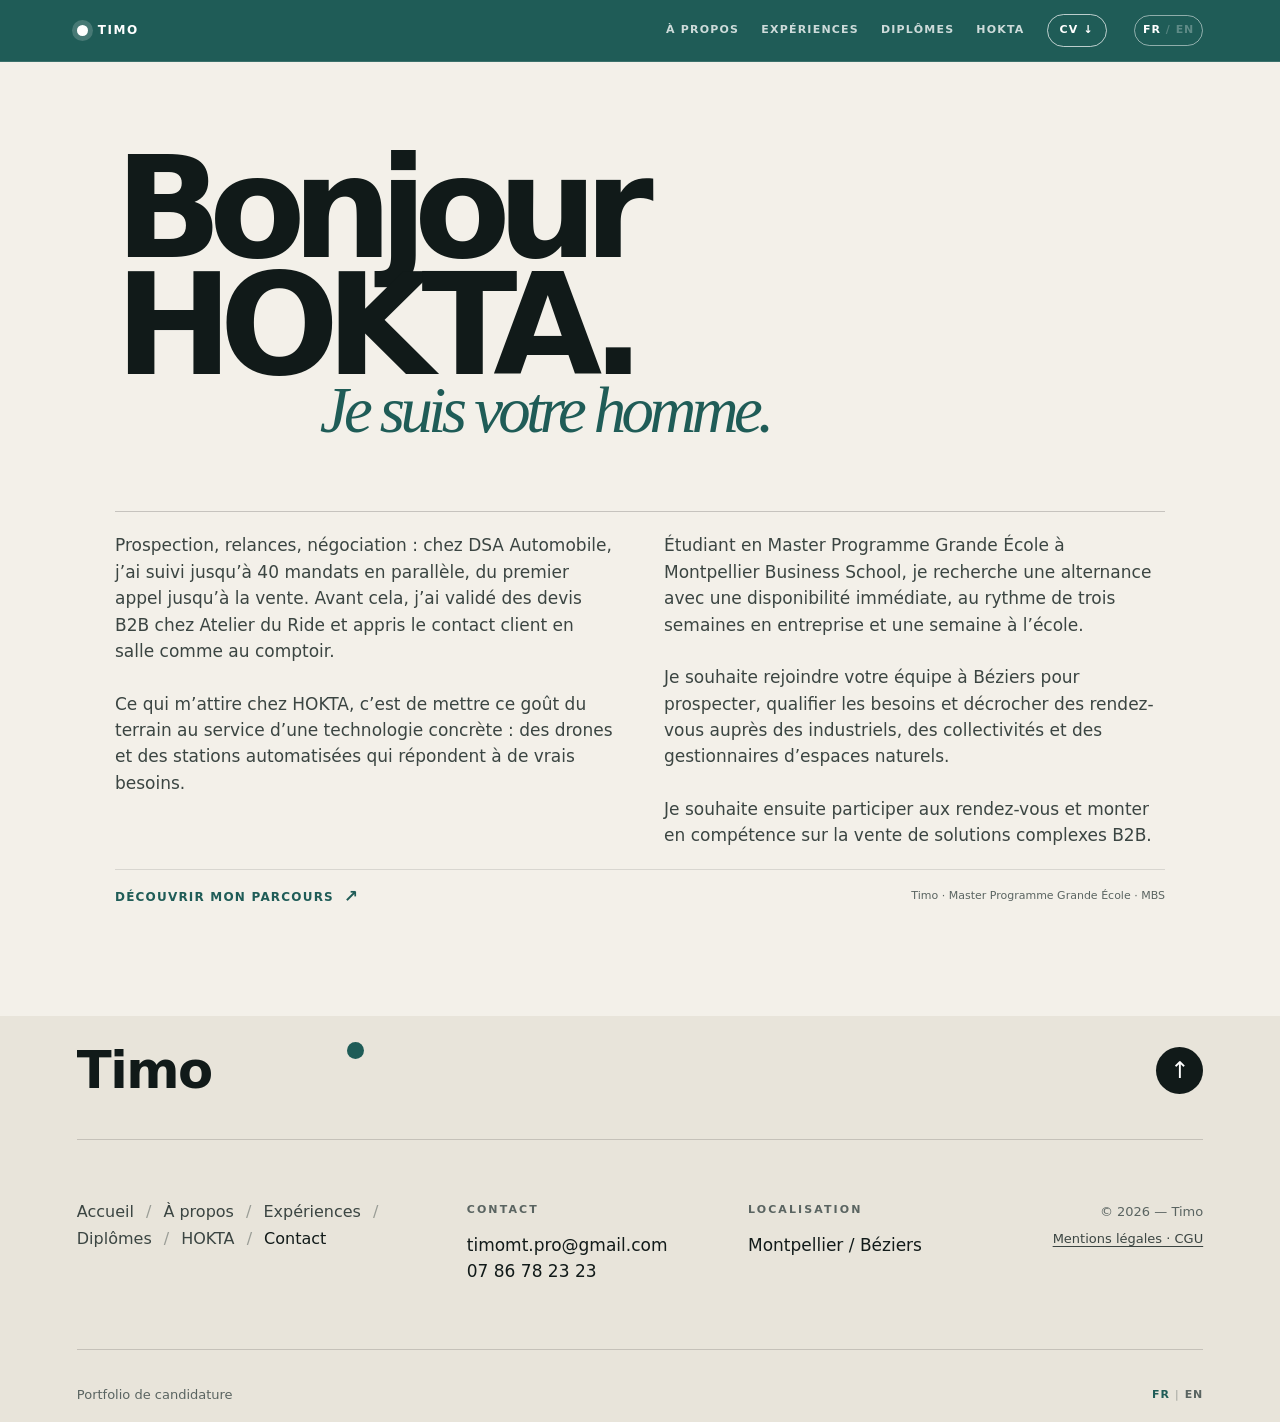
==== commit e6935833: "Site HOKTA refait sur le modèle LJ Co-Authored-By: Claude Opus 5.5 <noreply@anthropic.com> Claude-Se" ====
--- a/hokta/index.html
+++ b/hokta/index.html
@@ -3,16 +3,16 @@
 <head>
 <meta charset="utf-8">
 <meta name="viewport" content="width=device-width, initial-scale=1, viewport-fit=cover">
-<meta name="theme-color" content="#f3f0e9">
-<meta name="description" content="Timo — candidature pour l'alternance prospection B2B chez HOKTA, Béziers.">
+<meta name="theme-color" content="#1f5c57">
+<meta name="description" content="Timo — candidature pour l’alternance prospection B2B chez HOKTA, Béziers.">
 <title>Bonjour HOKTA — Timo</title>
-<link rel="icon" href="data:image/svg+xml,%3Csvg xmlns='http://www.w3.org/2000/svg' viewBox='0 0 32 32'%3E%3Crect width='32' height='32' rx='16' fill='%23111'/%3E%3Ccircle cx='16' cy='16' r='6' fill='%231f6f68'/%3E%3C/svg%3E">
+<link rel="icon" href="data:image/svg+xml,%3Csvg xmlns='http://www.w3.org/2000/svg' viewBox='0 0 32 32'%3E%3Crect width='32' height='32' rx='16' fill='%23111a19'/%3E%3Ccircle cx='16' cy='16' r='6' fill='%231f5c57'/%3E%3C/svg%3E">
 <style>:root {
-  --ink: #111111;
+  --ink: #111a19;
   --paper: #f3f0e9;
-  --lime: #b7d3f2;
-  --cyan: #8de9e0;
-  --muted: #686b64;
+  --lime: #cfe3df;
+  --cyan: #e8e4da;
+  --muted: #5a6461;
   --line: rgba(17,17,17,.18);
   --serif: Georgia, 'Times New Roman', serif;
   --sans: Inter, ui-sans-serif, system-ui, -apple-system, BlinkMacSystemFont, 'Segoe UI', sans-serif;
@@ -28,18 +28,18 @@
 .site-header { position: absolute; z-index: 5; inset: 0 0 auto; display: flex; align-items: center; justify-content: space-between; width: min(1160px, 88vw); margin: 0 auto; padding: 25px 0; }
 .dark .site-header { color: var(--paper); }
 .brand { display: inline-flex; align-items: center; gap: 10px; font-size: 12px; font-weight: 800; letter-spacing: .13em; text-transform: uppercase; }
-.brand-mark { width: 11px; height: 11px; border-radius: 50%; background: var(--lime); box-shadow: 0 0 0 5px rgba(183,211,242,.14); }
-.site-nav { display: flex; align-items: center; gap: 22px; color: #474b45; font-size: 11px; font-weight: 800; letter-spacing: .11em; text-transform: uppercase; }
+.brand-mark { width: 11px; height: 11px; border-radius: 50%; background: var(--lime); box-shadow: 0 0 0 5px rgba(207,227,223,.14); }
+.site-nav { display: flex; align-items: center; gap: 22px; color: #3b4542; font-size: 11px; font-weight: 800; letter-spacing: .11em; text-transform: uppercase; }
 .dark .site-nav { color: #bfc1bb; }
 .site-nav a { transition: color .2s ease; }
-.site-nav a:hover, .site-nav a:focus-visible, .site-nav a[aria-current="page"] { color: #1f6f68; }
+.site-nav a:hover, .site-nav a:focus-visible, .site-nav a[aria-current="page"] { color: #1f5c57; }
 .dark .site-nav a:hover, .dark .site-nav a:focus-visible, .dark .site-nav a[aria-current="page"] { color: var(--lime); }
-.language-toggle { display: inline-flex; align-items: center; gap: 5px; margin-left: 5px; padding: 6px 8px; border: 1px solid rgba(17,17,17,.35); border-radius: 999px; background: transparent; color: #777b73; cursor: pointer; font-size: 10px; font-weight: 800; letter-spacing: .08em; }
+.language-toggle { display: inline-flex; align-items: center; gap: 5px; margin-left: 5px; padding: 6px 8px; border: 1px solid rgba(17,17,17,.35); border-radius: 999px; background: transparent; color: #788280; cursor: pointer; font-size: 10px; font-weight: 800; letter-spacing: .08em; }
 .dark .language-toggle { border-color: rgba(243,240,233,.36); color: #aeb1a9; }
-.language-toggle:hover, .language-toggle:focus-visible { border-color: #1f6f68; color: #1f6f68; outline: none; }
+.language-toggle:hover, .language-toggle:focus-visible { border-color: #1f5c57; color: #1f5c57; outline: none; }
 .dark .language-toggle:hover, .dark .language-toggle:focus-visible { border-color: var(--lime); color: var(--lime); }
 .language-toggle [data-lang-option] { opacity: .48; }
-.language-toggle [data-lang-option].is-active { opacity: 1; color: #1f6f68; }
+.language-toggle [data-lang-option].is-active { opacity: 1; color: #1f5c57; }
 .dark .language-toggle [data-lang-option].is-active { color: var(--lime); }
 .language-separator { opacity: .38; }
 
@@ -50,19 +50,19 @@
 .access-gate-inner { align-self: center; width: min(1050px, 100%); margin: 0 auto; }
 .access-title { max-width: 900px; margin: 0; font-size: clamp(4rem, 10vw, 9.5rem); line-height: .84; letter-spacing: -.095em; font-weight: 800; }
 .access-title span { display: block; color: var(--lime); font-family: var(--serif); font-size: .46em; font-style: italic; font-weight: 400; letter-spacing: -.07em; transform: translateX(12vw); }
-.access-intro { max-width: 450px; margin: 44px 0 0; color: #c6c8c1; font-size: 17px; }
+.access-intro { max-width: 450px; margin: 44px 0 0; color: #c8d3d0; font-size: 17px; }
 .access-form { max-width: 590px; margin-top: 32px; }
-.access-form label { display: block; margin-bottom: 9px; color: #989b94; font-size: 11px; font-weight: 800; letter-spacing: .15em; text-transform: uppercase; }
+.access-form label { display: block; margin-bottom: 9px; color: #96a09d; font-size: 11px; font-weight: 800; letter-spacing: .15em; text-transform: uppercase; }
 .access-form-row { display: grid; grid-template-columns: 1fr auto; gap: 10px; }
 .access-form input { width: 100%; min-height: 52px; padding: 13px 16px; border: 1px solid rgba(243,240,233,.34); border-radius: 0; background: rgba(243,240,233,.05); color: var(--paper); font: inherit; font-size: 17px; outline: none; }
-.access-form input::placeholder { color: #777b73; }
-.access-form input:focus { border-color: var(--lime); box-shadow: 0 0 0 3px rgba(183,211,242,.14); }
-.access-form input[aria-invalid="true"] { border-color: #ef807d; }
+.access-form input::placeholder { color: #788280; }
+.access-form input:focus { border-color: var(--lime); box-shadow: 0 0 0 3px rgba(207,227,223,.14); }
+.access-form input[aria-invalid="true"] { border-color: #1f5c57; }
 .access-form button { min-height: 52px; padding: 0 24px; border: 1px solid var(--lime); background: var(--lime); color: var(--ink); cursor: pointer; font-size: 12px; font-weight: 800; letter-spacing: .11em; text-transform: uppercase; }
 .access-form button:hover, .access-form button:focus-visible { background: var(--paper); border-color: var(--paper); outline: none; }
-.access-error { margin: 12px 0 0; color: #ef807d; font-size: 14px; }
-.access-note { margin: 17px 0 0; color: #777b73; font-size: 13px; }
-.access-gate-footer { width: min(1160px, 100%); margin: 0 auto; color: #686b64; font-size: 11px; text-align: right; }
+.access-error { margin: 12px 0 0; color: #1f5c57; font-size: 14px; }
+.access-note { margin: 17px 0 0; color: #788280; font-size: 13px; }
+.access-gate-footer { width: min(1160px, 100%); margin: 0 auto; color: #5a6461; font-size: 11px; text-align: right; }
 
 .landing { min-height: 100svh; display: grid; place-items: center; padding: 110px 6vw 70px; background: var(--ink); color: var(--paper); }
 .landing-inner { width: min(1050px, 100%); }
@@ -71,43 +71,43 @@
 .landing h1 { max-width: 930px; margin: 0; font-size: clamp(4rem, 11vw, 10.5rem); line-height: .83; letter-spacing: -.095em; font-weight: 800; }
 .landing h1 span { display: block; color: var(--lime); font-family: var(--serif); font-size: .46em; font-style: italic; font-weight: 400; letter-spacing: -.07em; transform: translateX(16vw); }
 .landing-bottom { display: flex; align-items: end; justify-content: space-between; gap: 40px; margin-top: 74px; padding-top: 20px; border-top: 1px solid rgba(243,240,233,.2); }
-.landing-intro { max-width: 390px; margin: 0; color: #c6c8c1; font-size: 17px; }
-.landing-meta { display: grid; justify-items: end; gap: 12px; color: #989b94; font-size: 11px; text-align: right; }
+.landing-intro { max-width: 390px; margin: 0; color: #c8d3d0; font-size: 17px; }
+.landing-meta { display: grid; justify-items: end; gap: 12px; color: #96a09d; font-size: 11px; text-align: right; }
 .enter-link, .back-link { display: inline-flex; align-items: center; gap: 10px; color: var(--lime); font-size: 12px; font-weight: 800; letter-spacing: .1em; text-transform: uppercase; }
 .enter-link::after { content: '↗'; font-size: 17px; line-height: 1; }
 .enter-link:hover, .back-link:hover { color: var(--paper); }
-.landing-footer { position: absolute; right: 6vw; bottom: 24px; color: #686b64; font-size: 11px; }
+.landing-footer { position: absolute; right: 6vw; bottom: 24px; color: #5a6461; font-size: 11px; }
 
 .page { min-height: 100svh; padding: 150px 6vw 90px; }
 .page-inner { width: min(1120px, 100%); margin: 0 auto; }
 .page-head { display: grid; grid-template-columns: minmax(0, 1fr) 280px; gap: 9vw; align-items: end; padding-bottom: 60px; border-bottom: 1px solid var(--line); }
-.kicker { margin-bottom: 18px; color: #1f6f68; font-size: 11px; font-weight: 800; letter-spacing: .16em; text-transform: uppercase; }
+.kicker { margin-bottom: 18px; color: #1f5c57; font-size: 11px; font-weight: 800; letter-spacing: .16em; text-transform: uppercase; }
 .dark .kicker { color: var(--lime); }
 .page h1 { max-width: 800px; margin: 0; font-size: clamp(3.4rem, 8vw, 8.7rem); line-height: .84; letter-spacing: -.085em; font-weight: 800; }
-.page h1 em { color: #1f6f68; font-family: var(--serif); font-weight: 400; }
+.page h1 em { color: #1f5c57; font-family: var(--serif); font-weight: 400; }
 .dark .page h1 em { color: var(--lime); }
 .page-lead { margin: 0; color: var(--muted); font-size: 17px; }
-.dark .page-lead { color: #b8bbb4; }
+.dark .page-lead { color: #b9bccb; }
 
 .about-grid { display: grid; grid-template-columns: 1fr .72fr; gap: 9vw; padding-top: 65px; }
 .about-grid h2, .section-title { margin: 0 0 19px; font-size: clamp(2rem, 4.5vw, 4.5rem); line-height: .93; letter-spacing: -.07em; }
-.about-grid p { max-width: 640px; color: #454943; font-size: 18px; }
-.dark .about-grid p { color: #c3c5bf; }
+.about-grid p { max-width: 640px; color: #3b4542; font-size: 18px; }
+.dark .about-grid p { color: #c8d3d0; }
 .quote { margin: 34px 0 0; padding-left: 20px; border-left: 3px solid var(--lime); font-family: var(--serif); font-size: clamp(1.55rem, 3vw, 2.3rem); line-height: 1.04; }
 .fact-stack { display: grid; gap: 2px; align-content: start; }
 .fact { padding: 22px; background: var(--ink); color: var(--paper); }
 .fact:nth-child(2) { background: var(--lime); color: var(--ink); }
 .fact .number { display: block; font-size: 3.3rem; line-height: .9; font-weight: 800; letter-spacing: -.08em; }
-.fact p { margin: 15px 0 0; color: #c3c5bf; font-size: 15px; }
-.fact:nth-child(2) p { color: #173f3b; }
+.fact p { margin: 15px 0 0; color: #c8d3d0; font-size: 15px; }
+.fact:nth-child(2) p { color: #1f5c57; }
 
 .experience-list { display: grid; gap: 2px; margin-top: 60px; }
-.experience { background: #e4e0d7; }
+.experience { background: #e8e4da; }
 .experience:nth-child(2) { background: var(--lime); }
 .experience:nth-child(3) { background: var(--cyan); }
-.experience:nth-child(4) { background: #ded7ee; }
-.experience:nth-child(5) { background: #d6e4dc; }
-.experience:nth-child(6) { background: #f0cfac; }
+.experience:nth-child(4) { background: #d7e6e2; }
+.experience:nth-child(5) { background: #ece9e1; }
+.experience:nth-child(6) { background: #e6e7ec; }
 .experience-toggle { display: grid; grid-template-columns: 90px 1fr 35px; gap: 22px; align-items: center; width: 100%; padding: 24px; border: 0; background: transparent; color: var(--ink); cursor: pointer; text-align: left; }
 .experience-toggle:hover, .experience-toggle:focus-visible { background: rgba(17,17,17,.06); outline: none; }
 .experience-index { color: rgba(17,17,17,.47); font-size: 11px; font-weight: 800; letter-spacing: .13em; }
@@ -129,64 +129,64 @@
 .route-item { position: relative; display: grid; grid-template-columns: 24px 1fr; gap: 19px; padding-bottom: 42px; }
 .route-dot { position: relative; z-index: 1; width: 23px; height: 23px; margin-top: 2px; border: 7px solid var(--paper); border-radius: 50%; background: var(--ink); }
 .route-item h2 { margin: 0 0 4px; font-size: 29px; line-height: 1; letter-spacing: -.05em; }
-.route-item p { margin: 0; color: #285f5a; }
+.route-item p { margin: 0; color: #3b4542; }
 .world-note { align-self: end; padding: 28px; background: var(--cyan); }
 .world-note strong { display: block; font-family: var(--serif); font-size: 33px; line-height: .98; font-weight: 400; }
-.world-note p { margin: 17px 0 0; color: #285f5a; }
-.photo-slot { position: relative; min-height: 215px; margin-bottom: 17px; overflow: hidden; display: grid; place-items: end start; padding: 16px; background: linear-gradient(140deg, rgba(183,211,242,.35), rgba(141,233,224,.2) 48%, rgba(17,17,17,.75) 48%); }
+.world-note p { margin: 17px 0 0; color: #3b4542; }
+.photo-slot { position: relative; min-height: 215px; margin-bottom: 17px; overflow: hidden; display: grid; place-items: end start; padding: 16px; background: linear-gradient(140deg, rgba(207,227,223,.35), rgba(141,233,224,.2) 48%, rgba(17,17,17,.75) 48%); }
 .photo-slot img { position: absolute; inset: 0; width: 100%; height: 100%; object-fit: cover; }
 .photo-slot:has(img)::after, .photo-slot:has(img) span { display: none; }
 .photo-slot::after { content: 'PHOTO À AJOUTER'; position: absolute; inset: 18px; display: grid; place-items: center; border: 1px dashed rgba(243,240,233,.65); color: rgba(243,240,233,.82); font-size: 10px; font-weight: 800; letter-spacing: .14em; }
 .photo-slot span { position: relative; z-index: 1; color: var(--lime); font-size: 11px; font-weight: 800; letter-spacing: .1em; text-transform: uppercase; }
 
-.hokta-page { background: var(--lime); }
-.hokta-page .page-head { border-color: rgba(17,17,17,.26); }
-.hokta-page .kicker { color: #17524e; }
-.hokta-page .page-lead { color: #173f3b; }
+.company-page { background: var(--lime); }
+.company-page .page-head { border-color: rgba(17,17,17,.26); }
+.company-page .kicker { color: #1f5c57; }
+.company-page .page-lead { color: #1f5c57; }
 .why-grid { display: grid; grid-template-columns: repeat(3, 1fr); gap: 2px; margin-top: 60px; }
 .why-card { min-height: 230px; padding: 24px; background: var(--ink); color: var(--paper); }
 .why-card h2 { margin: 44px 0 11px; font-size: 25px; line-height: .98; letter-spacing: -.04em; }
-.why-card p { margin: 0; color: #c3c5bf; }
+.why-card p { margin: 0; color: #c8d3d0; }
 .letter { display: grid; grid-template-columns: 1fr .75fr; gap: 9vw; margin-top: 2px; padding: 65px 0 0; }
 .letter h2 { margin: 0 0 20px; font-size: clamp(2rem, 4.5vw, 4.5rem); line-height: .92; letter-spacing: -.07em; }
-.letter p { max-width: 620px; color: #173f3b; font-size: 18px; }
+.letter p { max-width: 620px; color: #1f5c57; font-size: 18px; }
 .letter-card { padding: 25px; border: 1px solid rgba(17,17,17,.35); }
-.letter-card .label { color: #17524e; font-size: 11px; font-weight: 800; letter-spacing: .13em; text-transform: uppercase; }
+.letter-card .label { color: #1f5c57; font-size: 11px; font-weight: 800; letter-spacing: .13em; text-transform: uppercase; }
 .letter-card p { margin: 16px 0 0; font-size: 16px; }
 
 .competence-grid { display: grid; grid-template-columns: repeat(2, 1fr); gap: 2px; margin-top: 60px; }
-.competence-card { min-height: 225px; padding: 25px; background: #e4e0d7; }
+.competence-card { min-height: 225px; padding: 25px; background: #e8e4da; }
 .competence-card:nth-child(2) { background: var(--cyan); }
 .competence-card:nth-child(3) { background: var(--lime); }
-.competence-card:nth-child(4) { background: #ded7ee; }
+.competence-card:nth-child(4) { background: #d7e6e2; }
 .competence-card .small-label { display: block; color: rgba(17,17,17,.5); }
 .competence-card h2 { margin: 42px 0 13px; font-size: clamp(1.7rem, 3vw, 2.7rem); line-height: .95; letter-spacing: -.06em; }
-.competence-card p { margin: 0; color: #444841; }
+.competence-card p { margin: 0; color: #3b4542; }
 .pill-list { display: flex; flex-wrap: wrap; gap: 8px; margin-top: 18px; }
-.pill { padding: 7px 10px; border: 1px solid rgba(17,17,17,.28); border-radius: 999px; color: #353931; font-size: 12px; }
+.pill { padding: 7px 10px; border: 1px solid rgba(17,17,17,.28); border-radius: 999px; color: #3b4542; font-size: 12px; }
 .qualifications { display: grid; grid-template-columns: 1fr .8fr; gap: 9vw; margin-top: 2px; padding-top: 65px; }
 .qualifications h2 { margin: 0 0 23px; font-size: clamp(2rem, 4.5vw, 4.5rem); line-height: .92; letter-spacing: -.07em; }
 .qualification-list { display: grid; gap: 2px; }
 .qualification { display: grid; grid-template-columns: 145px 1fr; gap: 20px; padding: 17px 0; border-top: 1px solid var(--line); }
 .qualification:last-child { border-bottom: 1px solid var(--line); }
-.qualification-date { color: #1f6f68; font-size: 11px; font-weight: 800; letter-spacing: .08em; text-transform: uppercase; }
+.qualification-date { color: #1f5c57; font-size: 11px; font-weight: 800; letter-spacing: .08em; text-transform: uppercase; }
 .qualification strong { display: block; font-size: 17px; line-height: 1.1; }
 .qualification span { display: block; margin-top: 4px; color: var(--muted); font-size: 14px; }
 .language-panel { align-self: end; padding: 25px; background: var(--ink); color: var(--paper); }
 .language-panel h3 { margin: 0 0 20px; color: var(--lime); font-size: 22px; letter-spacing: -.04em; }
 .language-row { display: flex; justify-content: space-between; gap: 18px; padding: 10px 0; border-top: 1px solid rgba(243,240,233,.2); }
-.language-row span:last-child { color: #c3c5bf; text-align: right; }
-
-.page-footer { display: flex; justify-content: space-between; gap: 20px; width: min(1120px, 88vw); margin: 0 auto; padding: 0 0 30px; color: #777b73; font-size: 11px; }
-.dark .page-footer { color: #777b73; }
-.page-footer span:last-child { color: #1f6f68; }
+.language-row span:last-child { color: #c8d3d0; text-align: right; }
+
+.page-footer { display: flex; justify-content: space-between; gap: 20px; width: min(1120px, 88vw); margin: 0 auto; padding: 0 0 30px; color: #788280; font-size: 11px; }
+.dark .page-footer { color: #788280; }
+.page-footer span:last-child { color: #1f5c57; }
 .dark .page-footer span:last-child { color: var(--lime); }
 
 .site-footer { margin-top: 0; padding: 31px 6vw 17px; background: var(--ink); color: var(--paper); }
 .site-footer-inner { width: min(1400px, 100%); margin: 0 auto; }
 .site-footer-head { display: flex; align-items: flex-start; gap: 20px; min-height: 92px; }
 .footer-logo { color: var(--paper); font-size: clamp(2.2rem, 4vw, 4rem); line-height: .9; font-weight: 800; letter-spacing: -.09em; }
-.footer-dot { width: 17px; height: 17px; margin: -5px 0 0 9vw; border-radius: 50%; background: #ef807d; }
+.footer-dot { width: 17px; height: 17px; margin: -5px 0 0 9vw; border-radius: 50%; background: #1f5c57; }
 .footer-top-button { display: grid; place-items: center; width: 47px; height: 47px; margin-left: auto; border: 0; border-radius: 50%; background: #eeeeec; color: var(--ink); cursor: pointer; font-size: 23px; line-height: 1; }
 .footer-top-button:hover, .footer-top-button:focus-visible { background: var(--lime); outline: none; }
 .site-footer-rule { height: 1px; background: rgba(243,240,233,.14); }
@@ -194,14 +194,14 @@
 .footer-nav { display: flex; flex-wrap: wrap; align-content: start; gap: 8px 12px; max-width: 370px; color: #c8cac3; font-size: 16px; line-height: 1.2; }
 .footer-nav a::after { content: ' /'; color: #6f726c; margin-left: 7px; }
 .footer-nav a:last-child::after { content: ''; }
-.footer-nav a:hover, .footer-nav a:focus-visible { color: #ef807d; outline: none; }
+.footer-nav a:hover, .footer-nav a:focus-visible { color: #1f5c57; outline: none; }
 .footer-label { margin-bottom: 15px; color: #858982; font-size: 11px; font-weight: 800; letter-spacing: .19em; }
 .footer-value { color: #d6d8d2; font-size: 17px; }
 .footer-value:hover, .footer-value:focus-visible { color: var(--lime); outline: none; }
 .footer-copyright { color: #858982; font-size: 13px; text-align: right; }
-.site-footer-bottom { display: flex; align-items: center; justify-content: space-between; gap: 20px; padding-top: 35px; border-top: 1px solid rgba(243,240,233,.14); color: #777b73; font-size: 13px; }
+.site-footer-bottom { display: flex; align-items: center; justify-content: space-between; gap: 20px; padding-top: 35px; border-top: 1px solid rgba(243,240,233,.14); color: #788280; font-size: 13px; }
 .footer-language-toggle { margin: 0; padding: 0; border: 0; border-radius: 0; color: #d6d8d2; font-size: 12px; }
-.footer-language-toggle:hover, .footer-language-toggle:focus-visible { border: 0; color: #ef807d; }
+.footer-language-toggle:hover, .footer-language-toggle:focus-visible { border: 0; color: #1f5c57; }
 .footer-language-toggle [data-lang-option].is-active { color: var(--paper); }
 
 @media (max-width: 800px) {
@@ -244,8 +244,8 @@
 .user-photo{display:block;min-height:0;margin-top:50px}.user-photo img{position:static;display:block;width:100%;height:auto;max-height:640px;object-fit:cover}
 .landing-pitch{margin:14px 0 0;max-width:520px;color:inherit;opacity:.85;font-size:1.02rem;line-height:1.5}.skills-block{padding-top:70px}
 .skills-block .section-title{max-width:760px}
-.skills-block h2 em{color:#1f6f68;font-family:var(--serif);font-weight:400}
-.skills-lead{max-width:640px;margin:0;color:#454943;font-size:18px}
+.skills-block h2 em{color:#1f5c57;font-family:var(--serif);font-weight:400}
+.skills-lead{max-width:640px;margin:0;color:#3b4542;font-size:18px}
 .skills-block .competence-grid{margin-top:40px}
 .language-panel--wide{margin-top:28px;display:grid;grid-template-columns:repeat(2,1fr);column-gap:48px;align-self:auto}
 .language-panel--wide h3{grid-column:1/-1}
@@ -255,44 +255,44 @@
 @media (max-width:800px){.landing h1 span,.access-title span{transform:none;margin-left:9vw}}
 </style>
 <style id="light-theme">
-:root{--deep:#1f4f4b;--teal:#1f6f68}
-.brand-mark{background:var(--teal);box-shadow:0 0 0 5px rgba(31,111,104,.14)}
+:root{--deep:#1f5c57;--teal:#1f5c57}
+.brand-mark{background:var(--teal);box-shadow:0 0 0 5px rgba(31,92,87,.14)}
 .access-gate,.landing{background:var(--paper);color:var(--ink)}
 .landing-kicker,.landing h1 span,.access-title span{color:var(--teal)}
 .landing-bottom{border-top-color:rgba(17,17,17,.2)}
-.landing-intro,.access-intro,.landing-pitch{color:#454943}
-.landing-meta,.access-form label{color:#686b64}
-.access-note,.access-gate-footer,.landing-footer,.access-form input::placeholder{color:#777b73}
+.landing-intro,.access-intro,.landing-pitch{color:#3b4542}
+.landing-meta,.access-form label{color:#5a6461}
+.access-note,.access-gate-footer,.landing-footer,.access-form input::placeholder{color:#788280}
 .access-form input{border-color:rgba(17,17,17,.34);background:#fff;color:var(--ink)}
-.access-form input:focus{border-color:var(--teal);box-shadow:0 0 0 3px rgba(31,111,104,.16)}
+.access-form input:focus{border-color:var(--teal);box-shadow:0 0 0 3px rgba(31,92,87,.16)}
 .access-form button{border-color:var(--teal);background:var(--teal);color:#fff}
 .access-form button:hover,.access-form button:focus-visible{background:var(--ink);border-color:var(--ink)}
 .access-form input[aria-invalid="true"]{border-color:#b3412f}.access-error{color:#b3412f}
 .enter-link,.back-link{color:var(--teal)}.enter-link:hover,.back-link:hover{color:var(--ink)}
 .fact,.why-card,.language-panel{background:var(--deep)}
-.fact:nth-child(2){background:#b7d3f2;color:var(--ink)}
-.fact:nth-child(2) p{color:#1f4f4b}
-.site-footer{background:#e4e0d7;color:var(--ink)}
+.fact:nth-child(2){background:#cfe3df;color:var(--ink)}
+.fact:nth-child(2) p{color:#1f5c57}
+.site-footer{background:#e8e4da;color:var(--ink)}
 .footer-logo{color:var(--ink)}
 .footer-dot{background:var(--teal)}
 .footer-top-button{background:var(--ink);color:#fff}
 .site-footer-rule,.site-footer-bottom{border-color:rgba(17,17,17,.16);background-color:transparent}
 .site-footer-rule{background:rgba(17,17,17,.16)}
-.footer-nav,.footer-nav a{color:#454943}
+.footer-nav,.footer-nav a{color:#3b4542}
 .footer-nav a::after{color:#9a9d96}
 .footer-nav a:hover,.footer-nav a:focus-visible,.footer-language-toggle:hover,.footer-language-toggle:focus-visible{color:var(--teal)}
-.site-footer-bottom,.footer-label,.footer-copyright{color:#686b64}
+.site-footer-bottom,.footer-label,.footer-copyright{color:#5a6461}
 .site-footer a[href^="mailto"]{color:var(--ink)}
-.footer-value{color:var(--ink)}.footer-value:hover,.footer-value:focus-visible{color:var(--teal)}.footer-language-toggle{color:#686b64}.footer-language-toggle [data-lang-option].is-active{color:var(--ink)}.footer-language-toggle [data-lang-option]{color:#777b73}.footer-language-toggle [data-lang-option].is-active{color:var(--teal)}
+.footer-value{color:var(--ink)}.footer-value:hover,.footer-value:focus-visible{color:var(--teal)}.footer-language-toggle{color:#5a6461}.footer-language-toggle [data-lang-option].is-active{color:var(--ink)}.footer-language-toggle [data-lang-option]{color:#788280}.footer-language-toggle [data-lang-option].is-active{color:var(--teal)}
 .letter{grid-template-columns:1fr!important;max-width:820px}
-.cta-row{display:flex;flex-wrap:wrap;gap:12px;margin:28px 0 0!important}.cta{display:inline-block;padding:14px 22px;border:1px solid #173f3b;color:#173f3b;font-size:12px;font-weight:800;letter-spacing:.11em;text-transform:uppercase;text-decoration:none}.cta--fill{background:#173f3b;color:#fff}.cta:hover,.cta:focus-visible{background:var(--ink);border-color:var(--ink);color:#fff;outline:none}
-.site-nav a.nav-cv{padding:7px 12px;border:1px solid currentColor;border-radius:999px;color:#1f6f68}.site-nav a.nav-cv:hover,.site-nav a.nav-cv:focus-visible{background:#1f6f68;border-color:#1f6f68;color:#fff}
+.cta-row{display:flex;flex-wrap:wrap;gap:12px;margin:28px 0 0!important}.cta{display:inline-block;padding:14px 22px;border:1px solid #1f5c57;color:#1f5c57;font-size:12px;font-weight:800;letter-spacing:.11em;text-transform:uppercase;text-decoration:none}.cta--fill{background:#1f5c57;color:#fff}.cta:hover,.cta:focus-visible{background:var(--ink);border-color:var(--ink);color:#fff;outline:none}
+.site-nav a.nav-cv{padding:7px 12px;border:1px solid currentColor;border-radius:999px;color:#1f5c57}.site-nav a.nav-cv:hover,.site-nav a.nav-cv:focus-visible{background:#1f5c57;border-color:#1f5c57;color:#fff}
 .more{margin-top:26px;max-width:640px;border-top:1px solid rgba(17,17,17,.2);border-bottom:1px solid rgba(17,17,17,.2)}
-.more summary{display:flex;justify-content:space-between;align-items:center;padding:16px 0;cursor:pointer;list-style:none;font-size:12px;font-weight:800;letter-spacing:.12em;text-transform:uppercase;color:#1f6f68}
+.more summary{display:flex;justify-content:space-between;align-items:center;padding:16px 0;cursor:pointer;list-style:none;font-size:12px;font-weight:800;letter-spacing:.12em;text-transform:uppercase;color:#1f5c57}
 .more summary::-webkit-details-marker{display:none}
 .more summary::after{content:'+';font-size:22px;line-height:1;transition:transform .3s ease}
 .more[open] summary::after{transform:rotate(45deg)}
-.more ul{margin:0;padding:0 0 18px 18px;color:#454943;font-size:16px;line-height:1.7;animation:moreIn .4s ease both}
+.more ul{margin:0;padding:0 0 18px 18px;color:#3b4542;font-size:16px;line-height:1.7;animation:moreIn .4s ease both}
 @keyframes moreIn{from{opacity:0;transform:translateY(-6px)}to{opacity:1;transform:none}}
 .js .reveal{opacity:0;transform:translateY(26px);transition:opacity .7s ease,transform .7s cubic-bezier(.2,.7,.2,1);transition-delay:var(--d,0s)}
 .js .reveal.is-in{opacity:1;transform:none}
@@ -302,92 +302,157 @@
 .skills-block{padding-top:56px}.skills-block .language-panel--wide{margin-top:0}
 .competence-grid[data-cgcar]{display:flex;gap:12px;overflow-x:auto;scroll-snap-type:x mandatory;scroll-behavior:smooth;scrollbar-width:none;-webkit-overflow-scrolling:touch}
 .competence-grid[data-cgcar]::-webkit-scrollbar{display:none}
-.competence-grid[data-cgcar]:focus-visible{outline:2px solid #1f6f68;outline-offset:4px}
+.competence-grid[data-cgcar]:focus-visible{outline:2px solid #1f5c57;outline-offset:4px}
 .competence-grid[data-cgcar] .competence-card{flex:0 0 min(460px,84%);scroll-snap-align:start;min-height:260px}
 .js [data-cgcar] .reveal{opacity:1;transform:none}
 .cg-ctrl{display:flex;align-items:center;justify-content:space-between;margin-top:18px}
-.cg-dots{display:flex;gap:8px}.cg-dots span{width:8px;height:8px;border-radius:50%;background:rgba(17,17,17,.2);transition:background .2s,transform .2s}.cg-dots span.on{background:#1f6f68;transform:scale(1.3)}
+.cg-dots{display:flex;gap:8px}.cg-dots span{width:8px;height:8px;border-radius:50%;background:rgba(17,17,17,.2);transition:background .2s,transform .2s}.cg-dots span.on{background:#1f5c57;transform:scale(1.3)}
 .cg-btns{display:flex;gap:8px}
 .cg-btn{width:44px;height:44px;border:1px solid var(--ink);border-radius:50%;background:transparent;color:var(--ink);font-size:18px;cursor:pointer;transition:background .2s,color .2s}
 .cg-btn:hover:not(:disabled),.cg-btn:focus-visible{background:var(--ink);color:#fff;outline:none}.cg-btn:disabled{opacity:.3;cursor:default}
 @media (prefers-reduced-motion:reduce){.competence-grid[data-cgcar]{scroll-behavior:auto}}
 
-.competence-card:nth-child(5){background:#d6e4dc}
+.competence-card:nth-child(5){background:#ece9e1}
 .fit-list{padding-top:56px}
 .fit-list .tech-title{margin:0 0 24px;font-size:clamp(1.8rem,3.6vw,3.2rem);line-height:.95;letter-spacing:-.06em}
 .fit-list .qualification{grid-template-columns:minmax(0,260px) 1fr}
 .fit-list .qualification-date{font-size:12px;line-height:1.35}
 .fit-list .qualification strong{font-weight:500;font-size:17px;line-height:1.35}
-.mail-line{margin-top:18px!important;font-size:14px!important;color:#173f3b;user-select:all}
+.mail-line{margin-top:18px!important;font-size:14px!important;color:#1f5c57;user-select:all}
 @media (max-width:800px){.fit-list .qualification{grid-template-columns:1fr;gap:6px}}
+
+.site-header{position:fixed;top:0;left:0;right:0;z-index:15;width:auto;margin:0;padding:calc(14px + env(safe-area-inset-top,0px)) max(6vw,calc((100% - 1160px)/2)) 14px;background:rgba(243,240,233,.94);-webkit-backdrop-filter:blur(10px);backdrop-filter:blur(10px);border-bottom:1px solid rgba(17,17,17,.1)}
+.company-page .site-header{background:rgba(207,227,223,.92)}
+body.access-locked .site-header{visibility:hidden}
+@media (max-width:800px){.site-header{width:auto;padding-top:calc(12px + env(safe-area-inset-top,0px));padding-bottom:12px}}
+
+
+/* Cohérence de mise en page */
+.landing-bottom{display:grid;grid-template-columns:repeat(2,minmax(0,1fr));gap:20px 48px;align-items:start}
+.landing-intro,.landing-pitch{max-width:none;margin:0;font-size:17px;line-height:1.55;opacity:1;color:#3b4542}
+.landing-meta{grid-column:1/-1;display:flex;flex-wrap:wrap;align-items:center;justify-content:space-between;gap:12px;padding-top:18px;border-top:1px solid rgba(17,26,25,.12);text-align:left}
+.experience:nth-child(odd),.stack .competence-card:nth-child(odd){background:#e8e4da}
+.experience:nth-child(even),.stack .competence-card:nth-child(even){background:#d7e6e2}
+@media (max-width:800px){.landing-bottom{grid-template-columns:1fr}}
+
+/* Cartes empilées (page « Pour le poste ») */
+.stack{display:grid;margin-top:44px;padding-bottom:6vh}
+.stack .competence-card{position:sticky;top:calc(96px + var(--i,0) * 16px);min-height:min(52vh,400px);margin-bottom:22vh;display:flex;flex-direction:column;justify-content:flex-end;padding:clamp(24px,4vw,44px);rotate:var(--r,0deg);box-shadow:0 -14px 40px rgba(17,17,17,.10);transition:rotate .4s ease}
+.stack .competence-card:last-child{margin-bottom:0}
+.stack .competence-card h2{margin:auto 0 14px;font-size:clamp(2.2rem,5vw,4.4rem);line-height:.92;letter-spacing:-.065em}
+.stack .competence-card p{max-width:560px;font-size:clamp(16px,1.6vw,19px)}
+.stack .competence-card .small-label{position:absolute;top:clamp(24px,4vw,44px)}
+.stack .competence-card:hover{rotate:0deg}
+.js .stack .competence-card.reveal,.js .stack .competence-card .reveal{opacity:1;transform:none}
+.stack{grid-template-columns:minmax(0,1fr)!important}
+@media (max-width:800px){.stack .competence-card{top:calc(88px + var(--i,0) * 12px);min-height:46vh;margin-bottom:16vh}}
+@media (prefers-reduced-motion:reduce){.stack .competence-card{transition:none}}
+
+/* Bandeau vert HOKTA */
+body .site-header,body.company-page .site-header{background:#1f5c57;color:#fff;border-bottom-color:rgba(255,255,255,.12)}
+.site-header .brand{color:#fff}
+.site-header .brand-mark{background:#fff;box-shadow:0 0 0 5px rgba(255,255,255,.18)}
+.site-header .site-nav,.site-header .site-nav a{color:rgba(255,255,255,.78)}
+.site-header .site-nav a:hover,.site-header .site-nav a:focus-visible,.site-header .site-nav a[aria-current="page"]{color:#fff}
+.site-header .site-nav a[aria-current="page"]{text-decoration:underline;text-underline-offset:6px}
+.site-header .site-nav a.nav-cv{color:#fff;border-color:rgba(255,255,255,.7)}
+.site-header .site-nav a.nav-cv:hover,.site-header .site-nav a.nav-cv:focus-visible{background:#fff;border-color:#fff;color:#1f5c57}
+.site-header .language-toggle{border-color:rgba(255,255,255,.5);color:rgba(255,255,255,.6)}
+.site-header .language-toggle [data-lang-option].is-active{color:#fff}
+.site-header .language-toggle:hover,.site-header .language-toggle:focus-visible{border-color:#fff;color:#fff}
+
+/* Polish */
+html{scrollbar-color:#1f5c57 #e8e4da}
+::selection{background:#1f5c57;color:#fff}
+a:focus-visible,button:focus-visible,summary:focus-visible{outline:2px solid #1f5c57;outline-offset:3px}
+.site-header a:focus-visible,.site-header button:focus-visible{outline-color:#fff}
+.nw{white-space:nowrap;font-weight:inherit;font-style:inherit}
+@media (max-width:800px){.nw{white-space:normal}}
+.about-grid h2,.section-title,.letter h2,.qualifications h2{letter-spacing:-.04em;text-wrap:balance}
+.experience-title,.why-card h2,.competence-card h2,.fit-list .tech-title,.footer-logo{letter-spacing:-.03em}
+.landing{min-height:auto;padding-block:150px 110px}
+.page{padding-top:130px}
+.page-next{display:flex;align-items:baseline;justify-content:space-between;gap:16px;margin-top:72px;padding:28px 0;border-top:1px solid rgba(17,26,25,.16);border-bottom:1px solid rgba(17,26,25,.16);color:#1f5c57;text-decoration:none}
+.page-next-k{font-size:11px;font-weight:800;letter-spacing:.14em;text-transform:uppercase;color:#5a6461}
+.page-next-t{font-size:clamp(1.4rem,3vw,2.2rem);font-weight:800;letter-spacing:-.03em}
+.page-next-t::after{content:"\2192";display:inline-block;margin-left:.4em;transition:transform .25s cubic-bezier(.2,.7,.2,1)}
+.page-next:hover .page-next-t::after{transform:translateX(6px)}
+.letter{margin-top:56px;padding:clamp(28px,5vw,56px);background:#fff;border-radius:14px;max-width:none!important}
+.letter h2{color:#111a19}
+.letter h2 em{color:#1f5c57}
+.cta{border-radius:999px}
+@media (max-width:800px){.landing{padding-block:120px 72px}.page{padding-top:118px}.page-next{margin-top:48px}}
+@media (prefers-reduced-motion:reduce){.page-next-t::after{transition:none}}
+
+/* Polish — corrections du contrôle */
+.footer-top-button:hover,.footer-top-button:focus-visible{background:#1f5c57;color:#fff}
+.footer-language-toggle [data-lang-option]{opacity:1;color:#5a6461}
+.footer-language-toggle [data-lang-option].is-active{color:#1f5c57}
+.language-toggle{font-size:11px}
+@media (max-width:800px){
+  .site-nav{font-size:11px;gap:6px 14px}
+  .page-next{flex-direction:column;align-items:flex-start;gap:6px}
+}
+
+/* Mentions légales */
+.legal-body{display:grid;gap:36px;max-width:72ch;padding-top:48px}
+.legal-body h2{margin:0 0 10px;font-size:clamp(1.3rem,2.4vw,1.7rem);letter-spacing:-.03em;color:#111a19}
+.legal-body p{margin:0 0 10px;color:#3b4542;font-size:16.5px;line-height:1.65}
+.footer-legal{display:inline-block;margin-top:8px;color:#3b4542;text-decoration:underline;text-underline-offset:3px}
+.footer-legal:hover{color:#1f5c57}
+
+/* Trois cartes HOKTA : une ligne de 3 */
+.why-grid{grid-template-columns:repeat(3,minmax(0,1fr))}
+@media (max-width:800px){.why-grid{grid-template-columns:1fr}}
+
+/* Section « Vos missions, mes preuves » dans la page HOKTA */
+.missions{margin-top:88px}
+.missions-title{margin:0 0 14px;font-size:clamp(2rem,4.5vw,4.2rem);line-height:.95;letter-spacing:-.04em;text-wrap:balance}
+.missions-title em{color:#1f5c57;font-family:var(--serif);font-weight:400}
+.missions-lead{max-width:60ch;margin:0;color:#3b4542;font-size:17px}
+.missions .stack{margin-top:36px}
+@media (max-width:800px){.missions{margin-top:64px}}
 </style>
 <script>document.documentElement.classList.add("js")</script>
 </head>
-<body class="access-locked">
-<section class="access-gate" data-access-gate role="dialog" aria-modal="true" aria-labelledby="access-title">
-    <div class="access-gate-header">
-      <a class="brand" href="#/" tabindex="-1"><span class="brand-mark"></span>Timo</a>
-      <button class="language-toggle" type="button" data-lang-toggle aria-label="Passer en anglais" aria-pressed="false"><span data-lang-option="fr">FR</span><span class="language-separator">/</span><span data-lang-option="en">EN</span></button>
-    </div>
-    <div class="access-gate-inner">
-      <div class="landing-kicker" data-i18n="access_kicker">Portfolio privé</div>
-      <h1 class="access-title" id="access-title" data-i18n-html="access_title">Bonjour.<span>Entrez le code pour découvrir mon parcours.</span></h1>
-      <p class="access-intro" data-i18n="access_intro">Un espace pensé pour vous faire découvrir mon parcours, mes expériences et ma façon de travailler.</p>
-      <form class="access-form" data-access-form novalidate>
-        <label for="access-code" data-i18n="access_label">Code d’accès</label>
-        <div class="access-form-row">
-          <input id="access-code" name="access-code" type="password" autocomplete="off" inputmode="text" required data-access-input data-i18n-placeholder="access_placeholder" placeholder="Votre code">
-          <button type="submit" data-i18n="access_submit">Entrer</button>
-        </div>
-        <p class="access-error" data-access-error role="alert" hidden data-i18n="access_error">Le code ne correspond pas. Essayez encore.</p>
-      </form>
-      <p class="access-note" data-i18n="access_note">Indice : ce qui survole vos sites, en un mot.</p>
-    </div>
-    <div class="access-gate-footer" data-i18n="access_footer">01 / 06 · Accès privé</div>
-  </section>
-<header class="site-header" data-gated-content inert>
+<body>
+<header class="site-header" data-gated-content>
     <a class="brand" href="#/"><span class="brand-mark"></span>Timo</a>
     <nav class="site-nav" aria-label="Navigation principale" data-i18n-aria="aria_nav_main">
       <a href="#/parcours" data-i18n="nav_about">À propos</a>
       <a href="#/experiences" data-i18n="nav_experiences">Expériences</a>
       <a href="#/diplomes" data-i18n="nav_skills">Diplômes</a>
-      <a href="#/poste" data-i18n="nav_finance">Pour le poste</a>
       <a href="#/hokta" data-i18n="nav_loopstr">HOKTA</a>
       <a class="nav-cv" href="CV-Timo-Marguerat-Trichard.pdf" data-cv target="_blank" rel="noopener" data-i18n="nav_cv">CV ↓</a>
       <button class="language-toggle" type="button" data-lang-toggle aria-label="Passer en anglais" aria-pressed="false"><span data-lang-option="fr">FR</span><span class="language-separator">/</span><span data-lang-option="en">EN</span></button>
     </nav>
   </header>
-<div class="page-route" data-route="home" hidden><main class="landing" data-gated-content inert>
+<div class="page-route" data-route="home" hidden><main class="landing" data-gated-content>
     <div class="landing-inner">
-      <div class="landing-kicker" data-i18n="landing_kicker">Candidature · Alternance prospection B2B</div>
-      <h1 data-i18n-html="landing_title">Bonjour HOKTA.<span>Je suis peut-être votre homme.</span></h1>
+      <h1 data-i18n-html="landing_title">Bonjour HOKTA.<span>Je suis votre homme.</span></h1>
       <div class="landing-bottom">
-        <p class="landing-intro" data-i18n="landing_intro">Du terrain, de la relance et une vraie curiosité pour la tech : de quoi ouvrir des portes à vos drones.</p>
-        <p class="landing-pitch" data-i18n="landing_pitch">Étudiant en Master Programme Grande École à Montpellier Business School, je cherche une alternance de deux ans en prospection et développement commercial B2B, à Béziers, dès octobre 2026.</p>
+        <p class="landing-intro" data-i18n-html="landing_restau">Prospection, relances, négociation : chez DSA Automobile, j’ai suivi jusqu’à 40 mandats en parallèle, du premier appel jusqu’à la vente. Avant cela, j’ai validé des devis B2B chez Atelier du Ride et appris le contact client en salle comme au comptoir.<br><br>Ce qui m’attire chez HOKTA, c’est de mettre ce goût du terrain au service d’une technologie concrète : des drones et des stations automatisées qui répondent à de vrais besoins.</p>
+        <p class="landing-pitch" data-i18n-html="landing_pitch">Étudiant en Master Programme Grande École à Montpellier Business School, je recherche une alternance avec une disponibilité immédiate, au rythme de trois semaines en entreprise et une semaine à l’école.<br><br>Je souhaite rejoindre votre équipe à Béziers pour prospecter, qualifier les besoins et décrocher des rendez-vous auprès des industriels, des collectivités et des gestionnaires d’espaces naturels.<br><br>Je souhaite ensuite participer aux rendez-vous et monter en compétence sur la vente de solutions complexes B2B.</p>
         <div class="landing-meta">
-          <a class="enter-link" href="#/parcours" data-i18n="landing_enter">Entrer dans le parcours</a>
+          <a class="enter-link" href="#/parcours" data-i18n="landing_enter">Découvrir mon parcours</a>
           <span data-i18n="landing_meta">Timo · Master Programme Grande École · MBS</span>
         </div>
       </div>
     </div>
-    <div class="landing-footer">01 / 06</div>
   </main></div>
 <div class="page-route" data-route="parcours" hidden><main class="page">
     <div class="page-inner">
       <div class="page-head">
         <div>
-          <div class="kicker" data-i18n="about_kicker">02 / 06 · À propos</div>
-          <h1 data-i18n-html="about_title">Un parcours qui s’est construit <em>sur le terrain.</em></h1>
+          <h1 data-i18n-html="about_title">Grandi à l’international, <em>curieux de tout.</em></h1>
         </div>
-        <p class="page-lead" data-i18n="about_lead">Mon parcours s’est construit au fil d’expériences variées. Chaque nouveau contexte, métier et rencontre a enrichi ma façon de travailler.</p>
+        <p class="page-lead" data-i18n="about_lead">Quelques lignes pour me découvrir un peu au-delà de mon parcours.</p>
       </div>
 
       <div class="about-grid">
         <div>
-          <h2 data-i18n="about_heading">Ce qui relie toutes mes expériences.</h2>
-          <p data-i18n="about_p1">Dans des métiers et des cultures différents, j’ai retrouvé le même intérêt : comprendre les besoins, créer une relation de confiance et faire avancer les choses. Que ce soit dans la relation client, la communication ou l’organisation quotidienne, j’aime faire le lien entre les personnes et passer des idées à leur réalisation.</p>
-          <p data-i18n="about_p2">Aujourd’hui en Master Programme Grande École à Montpellier Business School, je veux prolonger ce fil dans une alternance en développement commercial B2B : identifier les bons interlocuteurs, comprendre leurs enjeux et transformer un premier appel en rendez-vous.</p>
-          <p class="quote" data-i18n="about_quote">Je n’ai pas un parcours tout tracé. J’ai un parcours qui m’a appris à m’adapter.</p>
+          <p data-i18n="about_p1">J’ai grandi entre plusieurs pays, la Suisse, l’Afrique du Sud et le Japon. Changer régulièrement d’école, de langue et de repères m’a appris à m’adapter vite, à être polyvalent et à aller vers les autres. Ce sont des qualités que je retrouve dans les métiers commerciaux, où l’on échange avec des interlocuteurs très différents, du terrain à la direction.</p>
+          <p data-i18n="about_p2">Depuis mes 17 ans, j’ai toujours travaillé en parallèle de mes études, d’abord avec des petits boulots, puis en alternance. Cette organisation m’a donné le sens des responsabilités et l’habitude de mener plusieurs choses de front. J’y ai aussi appris que la théorie prend tout son sens quand on la met en pratique.</p>
           <details class="more">
             <summary data-i18n="more_sum">Au-delà du CV</summary>
             <ul>
@@ -418,10 +483,8 @@
     <div class="page-inner">
       <div class="page-head">
         <div>
-          <div class="kicker" data-i18n="exp_kicker">03 / 06 · Expériences</div>
-          <h1 data-i18n-html="exp_title">Quelques expériences, <em>pas un inventaire.</em></h1>
+          <h1 data-i18n-html="exp_title">Quelques expériences, <em>et ce qu’elles m’ont appris.</em></h1>
         </div>
-        <p class="page-lead" data-i18n="exp_lead">Ouvrez les expériences qui vous intéressent pour découvrir les responsabilités que j’ai réellement prises.</p>
       </div>
 
       <div class="experience-list">
@@ -433,7 +496,7 @@
           </button>
           <div class="experience-details">
             <div><span class="small-label" data-i18n="exp1_label">Ce que j’y ai fait</span><p data-i18n="exp1_desc">J’ai assuré le suivi des mandats, de la prospection à la coordination entre vendeurs et acheteurs : appels, qualification des demandes, relances et négociation jusqu’à la vente. J’ai appris à gérer plusieurs dossiers en parallèle sans perdre la prochaine étape.</p></div>
-            <ul><li data-i18n="exp1_li1">Jusqu’à 40 mandats en gestion</li><li data-i18n="exp1_li2">Prospection, qualification et relances</li><li data-i18n="exp1_li3">Négociation jusqu’à la vente</li></ul>
+            <ul><li data-i18n="exp1_li1">Jusqu’à 40 mandats en gestion</li><li data-i18n="exp1_li2">Prospection, qualification et relances</li><li data-i18n="exp1_li3">Négociation bilatérale jusqu’à la vente</li></ul>
           </div>
         </article>
         <article class="experience" data-open="false">
@@ -443,19 +506,19 @@
             <span class="experience-plus" aria-hidden="true">+</span>
           </button>
           <div class="experience-details">
-            <div><span class="small-label" data-i18n="exp2_label">Ce que cela raconte de moi</span><p data-i18n="exp2_desc">J’ai créé ma micro-entreprise pour donner un cadre à une activité qui me ressemble. Mes expériences dans la restauration m’ont donné des repères sur le marché, les produits et les fournisseurs, ainsi qu’une compréhension du cadre légal et fiscal du secteur. Je mobilise ces acquis dans des missions de conseil, de coordination et d’organisation d’événements, en continuant à apprendre sur le terrain.</p></div>
-            <ul><li data-i18n="exp2_li1">Créer une activité à mon image</li><li data-i18n="exp2_li2">Passer de la stratégie à l’exécution</li><li data-i18n="exp2_li3">Accompagner des projets</li></ul>
+            <div><span class="small-label" data-i18n="exp2_label">Ce que cela raconte de moi</span><p data-i18n="exp2_desc">J’ai créé ma micro-entreprise pour donner un cadre à une activité qui me ressemble. Mes expériences dans la restauration m’ont donné des repères sur le marché, les produits et les fournisseurs, ainsi qu’une compréhension du cadre légal et fiscal du secteur. J’interviens comme chef de rang et maître d’hôtel, et je mobilise ces acquis dans des missions de conseil, de coordination et d’organisation d’événements, en continuant à apprendre sur le terrain.</p></div>
+            <div><span class="small-label" data-i18n="exp2_clients_label">Clients</span><ul style="margin-top:8px"><li>Les Savouries</li><li>Audrey Traiteur</li><li>Arlett</li><li>Nicolas Traiteur</li><li>Brasserie Chez Raoul</li><li>Montbleu</li></ul></div>
           </div>
         </article>
         <article class="experience" data-open="false">
           <button class="experience-toggle" type="button" aria-expanded="false">
             <span class="experience-index">03</span>
-            <span><span class="experience-title" data-i18n="exp3_title">Arlett Café</span><span class="experience-role" data-i18n="exp3_role">Opérations · équipes · partenaires</span><span class="experience-date" data-i18n="exp3_date">Septembre 2024 – Septembre 2025</span></span>
+            <span><span class="experience-title" data-i18n="exp3_title">Arlett Café</span><span class="experience-role" data-i18n="exp3_role">Alternance · Gestion, comptabilité &amp; reporting</span><span class="experience-date" data-i18n="exp3_date">Septembre 2024 – Septembre 2025</span></span>
             <span class="experience-plus" aria-hidden="true">+</span>
           </button>
           <div class="experience-details">
-            <div><span class="small-label" data-i18n="exp3_label">Ce que j’y ai fait</span><p data-i18n="exp3_desc">Pilotage quotidien, relation avec les fournisseurs et partenaires, suivi administratif et gestion des imprévus. Une école très concrète de l’organisation.</p></div>
-            <ul><li data-i18n="exp3_li1">Organisation quotidienne</li><li data-i18n="exp3_li2">Outils de gestion et facturation</li><li data-i18n="exp3_li3">Autonomie et prise d’initiative</li></ul>
+            <div><span class="small-label" data-i18n="exp3_label">Ce que j’y ai fait</span><p data-i18n="exp3_desc">Assistant de direction en alternance, j’ai participé au montage du coffee shop : choix et paramétrage du système de caisse (Square, SumUp, Tickets Restaurant, Zervant) et structuration des outils de gestion. J’ai ensuite tenu le suivi comptable mensuel (rapprochements fournisseurs, contrôle de caisse, éléments de clôture) et mis en place un reporting sous Excel pour piloter l’activité et les coûts.</p></div>
+            <ul><li data-i18n="exp3_li1">Montage du projet et outils de caisse</li><li data-i18n="exp3_li2">Suivi comptable et éléments de clôture</li><li data-i18n="exp3_li3">Reporting Excel et suivi budgétaire</li></ul>
           </div>
         </article>
         <article class="experience" data-open="false">
@@ -487,7 +550,7 @@
             <span class="experience-plus" aria-hidden="true">+</span>
           </button>
           <div class="experience-details">
-            <div><span class="small-label" data-i18n="exp5_label">Ce que j’y ai fait</span><p data-i18n="exp5_desc">Une première expérience très concrète au contact du public, entre service, vente et gestion du quotidien. J’y ai appris à accueillir avec attention, à conseiller rapidement et à garder le sens du détail, même quand le rythme s’accélère.</p></div>
+            <div><span class="small-label" data-i18n="exp5_label">Ce que j’y ai fait</span><p data-i18n="exp5_desc">Un job étudiant, tous les dimanches : une première expérience très concrète au contact du public, entre service, vente et gestion du quotidien. J’y ai appris à accueillir avec attention, à conseiller rapidement et à garder le sens du détail, même quand le rythme s’accélère.</p></div>
             <ul><li data-i18n="exp5_li1">Accueil et conseil de la clientèle</li><li data-i18n="exp5_li2">Vente et mise en valeur des produits</li><li data-i18n="exp5_li3">Gestion de la caisse et de l’espace de vente</li></ul>
           </div>
         </article>
@@ -498,7 +561,6 @@
     <div class="page-inner">
       <div class="page-head">
         <div>
-          <div class="kicker" data-i18n="dip_kicker">04 / 06 · Diplômes & certifications</div>
           <h1 data-i18n-html="dip_title">Ce que j’ai <em>appris et validé.</em></h1>
         </div>
         <p class="page-lead" data-i18n="dip_lead">Du Bachelor au Master Programme Grande École, en passant par des certifications de secourisme et de sauvetage.</p>
@@ -514,34 +576,13 @@
             <div class="qualification"><div class="qualification-date" data-i18n="comp_cert_date1">Avril 2021</div><div><strong data-i18n="comp_cert_title1">BNSSA</strong><span data-i18n="comp_cert_school1">Brevet national de sécurité et de sauvetage aquatique</span></div></div>
             <div class="qualification"><div class="qualification-date" data-i18n="comp_cert_date2">Septembre 2019</div><div><strong data-i18n="comp_cert_title2">PSE1</strong><span data-i18n="comp_cert_school2">Premiers secours en équipe · Protection Civile de Paris</span></div></div>
           </div>
-          <h2 class="tech-title" data-i18n="tech_title" style="margin-top:56px">IA & tech : formé par la pratique</h2>
+          <h2 class="tech-title" data-i18n="tech_title" style="margin-top:56px">Compétences &amp; appétences</h2>
           <div class="qualification-list">
-            <div class="qualification"><div class="qualification-date" data-i18n="tech_date1">Depuis 2025</div><div><strong data-i18n="tech_title1">Claude</strong><span data-i18n="tech_desc1">Rédaction, analyse, structuration de dossiers et prototypage no-code.</span></div></div>
-            <div class="qualification"><div class="qualification-date" data-i18n="tech_date2">Depuis 2022</div><div><strong data-i18n="tech_title2">ChatGPT Pro</strong><span data-i18n="tech_desc2">Usage quotidien de l’IA générative pour apprendre, produire et gagner du temps.</span></div></div>
-            <div class="qualification"><div class="qualification-date" data-i18n="tech_date3">En continu</div><div><strong data-i18n="tech_title3">Outils numériques & no-code</strong><span data-i18n="tech_desc3">Excel avancé, Google Workspace, WordPress, WooCommerce, Shopify, GitHub, Meta Business Suite, Adobe, Canva.</span></div></div>
-            <div class="qualification"><div class="qualification-date" data-i18n="tech_date5">Premiers pas</div><div><strong data-i18n="tech_title5">Optimisation</strong><span data-i18n="tech_desc5">Optimisation des coûts d’exploitation et des marges, outils de gestion et reporting sous Excel : une première approche de l’amélioration continue.</span></div></div>
-            <div class="qualification"><div class="qualification-date" data-i18n="tech_date4">Veille</div><div><strong data-i18n="tech_title4">Presse économique & innovation</strong><span data-i18n="tech_desc4">Intérêt pour les technologies qui transforment les métiers, de l’IA à la transition énergétique.</span></div></div>
+            <div class="qualification"><div class="qualification-date" data-i18n="tech_date1">Commercial</div><div><strong data-i18n="tech_title1">Prospecter et convaincre</strong><span data-i18n="tech_desc1">Prospection et relances téléphoniques, qualification des demandes, devis B2B et B2C, négociation jusqu’à la vente.</span></div></div>
+            <div class="qualification"><div class="qualification-date" data-i18n="tech_date3">Outils</div><div><strong data-i18n="tech_title3">Au quotidien</strong><span data-i18n="tech_desc3">Excel, Pack Office, Google Workspace, ChatGPT et Claude, WordPress, Shopify, Canva.</span></div></div>
+            <div class="qualification"><div class="qualification-date" data-i18n="tech_date5">Relationnel</div><div><strong data-i18n="tech_title5">Accueil, conseil, échange</strong><span data-i18n="tech_desc5">Plusieurs années au contact des clients, en salle comme en vente. 1ʳᵉ place au concours d’éloquence IDRAC Montpellier 2025.</span></div></div>
+            <div class="qualification"><div class="qualification-date" data-i18n="tech_date4">Appétences</div><div><strong data-i18n="tech_title4">Ce qui me motive</strong><span data-i18n="tech_desc4">Les technologies qui transforment les métiers, de l’IA aux drones, et l’envie de bien comprendre un produit avant d’en parler.</span></div></div>
           </div>
-        </div>
-      </div>
-    </div>
-  </main></div>
-<div class="page-route" data-route="poste" hidden><main class="page">
-    <div class="page-inner">
-      <div class="page-head">
-        <div>
-          <div class="kicker" data-i18n="fin_kicker">05 / 06 · Pour le poste</div>
-          <h1 data-i18n-html="fin_title">Vos missions, <em>mes preuves.</em></h1>
-        </div>
-        <p class="page-lead" data-i18n="fin_lead">Votre annonce décrit cinq missions. Pour chacune, voici ce que j’ai déjà fait sur le terrain.</p>
-      </div>
-      <div class="skills-block">
-        <div class="competence-grid" data-cgcar tabindex="0" aria-roledescription="carousel">
-        <article class="competence-card"><span class="small-label" data-i18n="fin_c1_label">01 / Prospecter</span><h2 data-i18n="fin_c1_title">Décrocher et accrocher</h2><p data-i18n="fin_c1_p">Chez DSA Automobile, j’ai prospecté vendeurs et acheteurs au quotidien. Je sais présenter une offre en quelques phrases et adapter mon discours à un particulier comme à un professionnel.</p></article>
-        <article class="competence-card"><span class="small-label" data-i18n="fin_c2_label">02 / Qualifier</span><h2 data-i18n="fin_c2_title">Trouver qui décide</h2><p data-i18n="fin_c2_p">Devis B2B chez Atelier du Ride, fournisseurs et partenaires chez Arlett : j’ai appris à comprendre vite l’activité d’une structure et à identifier la personne qui tranche.</p></article>
-        <article class="competence-card"><span class="small-label" data-i18n="fin_c3_label">03 / Obtenir le rendez-vous</span><h2 data-i18n="fin_c3_title">Relancer jusqu’à la réponse</h2><p data-i18n="fin_c3_p">Relances clients, vendeurs et fournisseurs, négociation jusqu’à la conclusion : je fais avancer un échange étape par étape, sans le laisser retomber.</p></article>
-        <article class="competence-card"><span class="small-label" data-i18n="fin_c4_label">04 / Piloter</span><h2 data-i18n="fin_c4_title">Un pipeline à jour</h2><p data-i18n="fin_c4_p">Suivi de 40 mandats en parallèle, reporting sous Excel, outils de caisse et de facturation : je tiens mes chiffres et je mesure ce qui fonctionne.</p></article>
-        <article class="competence-card"><span class="small-label" data-i18n="fin_c5_label">05 / Vendre la tech</span><h2 data-i18n="fin_c5_title">Comprendre avant de vendre</h2><p data-i18n="fin_c5_p">Réparation de matériel technique, outils numériques, IA au quotidien : j’aime comprendre un produit en profondeur avant d’en parler. Une station automatisée, ça s’apprend.</p></article>
         </div>
       </div>
     </div>
@@ -550,7 +591,6 @@
     <div class="page-inner">
       <div class="page-head">
         <div>
-          <div class="kicker" data-i18n="loop_kicker">06 / 06 · Pourquoi HOKTA</div>
           <h1 data-i18n-html="loop_title">Ce qui m’attire chez <em>HOKTA.</em></h1>
         </div>
         <p class="page-lead" data-i18n="loop_lead">Une technologie concrète, des clients très différents et un poste où l’on voit tout de suite le résultat de ses efforts.</p>
@@ -559,21 +599,38 @@
       <div class="why-grid">
         <article class="why-card"><h2 data-i18n="loop_card1_title">Une tech qui se montre.</h2><p data-i18n="loop_card1_p">Des drones et des stations automatisées qui surveillent de vrais sites : un produit concret, qu’on a envie de présenter au téléphone puis en démonstration.</p></article>
         <article class="why-card"><h2 data-i18n="loop_card2_title">Des interlocuteurs variés.</h2><p data-i18n="loop_card2_p">Industriels, collectivités, gestionnaires d’espaces naturels : apprendre à parler à un directeur d’exploitation comme à un élu, c’est exactement ce que je veux travailler.</p></article>
-        <article class="why-card"><h2 data-i18n="loop_card3_title">Une vraie progression.</h2><p data-i18n="loop_card3_p">Commencer par la prospection, participer aux rendez-vous, puis monter en compétence sur la vente de solutions complexes : c’est la trajectoire que je recherche.</p></article>
+        <article class="why-card"><h2 data-i18n="loop_card3_title">Un rôle où l’on voit le résultat.</h2><p data-i18n="loop_card3_p">Chaque appel peut devenir un rendez-vous, chaque rendez-vous une démonstration. J’aime ce lien direct entre l’effort et le résultat.</p></article>
       </div>
 
       <div class="letter">
         <div>
           <h2 data-i18n-html="loop_letter_title">Landry, je serais ravi de vous montrer <em>comment je prospecte.</em></h2>
           <p data-i18n="loop_letter_p">Je vous propose de l’énergie, de la méthode et l’envie d’ouvrir des portes pour HOKTA, depuis Béziers.</p>
-          <p class="cta-row"><a class="cta cta--fill" href="CV-Timo-Marguerat-Trichard.pdf" data-cv target="_blank" rel="noopener" data-i18n="cta_cv">Télécharger mon CV</a><a class="cta" data-mail href="mailto:timomt.pro@gmail.com?subject=Candidature%20alternance%20prospection%20B2B%20%E2%80%94%20Timo" data-i18n="cta_mail">M’écrire</a></p>
-          <p class="mail-line">timomt.pro@gmail.com · 07 86 78 23 23</p>
+          <p class="cta-row"><a class="cta cta--fill" href="CV-Timo-Marguerat-Trichard.pdf" data-cv target="_blank" rel="noopener" data-i18n="cta_cv">Télécharger mon CV</a><a class="cta" data-mail href="mailto:timomt.pro@gmail.com?subject=Candidature%20alternance%20prospection%20B2B%20%E2%80%94%20Timo%20Marguerat-Trichard" data-i18n="cta_mail">M’écrire</a></p>
         </div>
       </div>
     </div>
   </main></div>
 
-<footer class="site-footer" data-gated-content inert><div class="site-footer-inner"><div class="site-footer-head"><a class="footer-logo" href="#/">Timo</a><span class="footer-dot" aria-hidden="true"></span><button class="footer-top-button" type="button" data-top aria-label="Retour en haut" data-i18n-aria="aria_top">↑</button></div><div class="site-footer-rule"></div><div class="site-footer-grid"><nav class="footer-nav" aria-label="Navigation secondaire" data-i18n-aria="aria_nav_secondary"><a href="#/" data-i18n="nav_home">Accueil</a><a href="#/parcours" data-i18n="nav_about">À propos</a><a href="#/experiences" data-i18n="nav_experiences">Expériences</a><a href="#/diplomes" data-i18n="nav_skills">Diplômes</a><a href="#/poste" data-i18n="nav_finance">Pour le poste</a><a href="#/hokta" data-i18n="footer_application">Candidature</a><a href="mailto:timomt.pro@gmail.com" data-i18n="footer_contact">Contact</a></nav><div><div class="footer-label" data-i18n="footer_email_label">EMAIL</div><a class="footer-value" href="mailto:timomt.pro@gmail.com">timomt.pro@gmail.com</a></div><div><div class="footer-label" data-i18n="footer_location_label">LOCALISATION</div><span class="footer-value" data-i18n="footer_location_value">Montpellier / Béziers</span></div><div class="footer-copyright" data-i18n="footer_copyright">© 2026 — Timo</div></div><div class="site-footer-bottom"><span data-i18n="footer_portfolio">Portfolio de candidature</span><button class="language-toggle footer-language-toggle" type="button" data-lang-toggle aria-label="Passer en anglais" aria-pressed="false"><span data-lang-option="fr">FR</span><span class="language-separator"> | </span><span data-lang-option="en">EN</span></button></div></div></footer>
+<div class="page-route" data-route="mentions" hidden><main class="page">
+    <div class="page-inner legal">
+      <div class="page-head">
+        <div><h1>Mentions légales <em>et conditions d’utilisation.</em></h1></div>
+        <p class="page-lead">Dernière mise à jour : 21 octobre 2026.</p>
+      </div>
+      <div class="legal-body">
+        <section><h2>Éditeur</h2><p>Timo Marguerat-Trichard, particulier, également directeur de la publication.<br>Contact : timomt.pro@gmail.com · 07 86 78 23 23.</p></section>
+        <section><h2>Hébergement</h2><p>GitHub, Inc. (service GitHub Pages), 88 Colin P. Kelly Jr. Street, San Francisco, CA 94107, États-Unis.</p></section>
+        <section><h2>Objet du site</h2><p>Ce site personnel présente la candidature de Timo Marguerat-Trichard à une alternance au sein de HOKTA. Il a une vocation uniquement informative. Son accès est libre et gratuit ; son contenu peut être modifié ou retiré à tout moment.</p></section>
+        <section><h2>Propriété intellectuelle</h2><p>Les textes, la mise en page et le CV sont la propriété de leur auteur. Leur reproduction en dehors du cadre de l’examen de cette candidature nécessite son accord.</p><p>Les noms d’entreprises et d’établissements cités (dont HOKTA, Instadrone, d’anciens employeurs et clients) appartiennent à leurs titulaires. Ils sont mentionnés à titre purement descriptif et n’impliquent ni partenariat ni approbation de leur part. Ce site n’est pas un site officiel de HOKTA.</p></section>
+        <section><h2>Données personnelles</h2><p>Le site ne comporte aucun formulaire, aucun cookie publicitaire et aucun outil de mesure d’audience. Seule votre préférence de langue (FR / EN) est enregistrée dans votre navigateur ; elle n’est transmise à personne et vous pouvez l’effacer à tout moment depuis les réglages de votre navigateur.</p><p>L’hébergeur peut conserver des journaux techniques, dont votre adresse IP, pour assurer la sécurité et le fonctionnement du service, selon sa propre politique de confidentialité.</p><p>Les informations personnelles présentes sur le site (parcours, coordonnées, CV) sont publiées par leur auteur lui-même dans le cadre de sa candidature. Pour toute question ou pour exercer vos droits prévus par le RGPD, écrivez à timomt.pro@gmail.com. Vous pouvez aussi adresser une réclamation à la CNIL (cnil.fr).</p></section>
+        <section><h2>Responsabilité et liens</h2><p>Les informations sont fournies de bonne foi et peuvent évoluer. Les liens vers des sites extérieurs sont proposés pour information ; leur contenu ne relève pas de l’éditeur.</p></section>
+        <section><h2>Droit applicable</h2><p>Le présent site et ces conditions sont soumis au droit français.</p></section>
+      </div>
+    </div>
+  </main></div>
+
+<footer class="site-footer" data-gated-content><div class="site-footer-inner"><div class="site-footer-head"><a class="footer-logo" href="#/">Timo</a><span class="footer-dot" aria-hidden="true"></span><button class="footer-top-button" type="button" data-top aria-label="Retour en haut" data-i18n-aria="aria_top">↑</button></div><div class="site-footer-rule"></div><div class="site-footer-grid"><nav class="footer-nav" aria-label="Navigation secondaire" data-i18n-aria="aria_nav_secondary"><a href="#/" data-i18n="nav_home">Accueil</a><a href="#/parcours" data-i18n="nav_about">À propos</a><a href="#/experiences" data-i18n="nav_experiences">Expériences</a><a href="#/diplomes" data-i18n="nav_skills">Diplômes</a><a href="#/hokta" data-i18n="footer_application">HOKTA</a><a href="mailto:timomt.pro@gmail.com" data-i18n="footer_contact">Contact</a></nav><div><div class="footer-label" data-i18n="footer_email_label">CONTACT</div><a class="footer-value" href="mailto:timomt.pro@gmail.com">timomt.pro@gmail.com</a><br><a class="footer-value" href="tel:+33786782323">07 86 78 23 23</a></div><div><div class="footer-label" data-i18n="footer_location_label">LOCALISATION</div><span class="footer-value" data-i18n="footer_location_value">Montpellier / Béziers</span></div><div class="footer-copyright"><span data-i18n="footer_copyright">© 2026 — Timo</span><br><a class="footer-legal" href="#/mentions" data-i18n="footer_legal">Mentions légales · CGU</a></div></div><div class="site-footer-bottom"><span data-i18n="footer_portfolio">Portfolio de candidature</span><button class="language-toggle footer-language-toggle" type="button" data-lang-toggle aria-label="Passer en anglais" aria-pressed="false"><span data-lang-option="fr">FR</span><span class="language-separator"> | </span><span data-lang-option="en">EN</span></button></div></div></footer>
 <script id="site-edits" type="application/json">{"fr": {}, "en": {}}</script>
 <script>(() => {
   document.querySelectorAll('.experience').forEach((card, i) => {
@@ -600,44 +657,45 @@
       nav_experiences: 'Expériences',
       nav_skills: 'Diplômes',
       nav_loopstr: 'HOKTA',
-      footer_contact: 'Contact', footer_application: 'Candidature', footer_email_label: 'EMAIL', footer_location_label: 'LOCALISATION', footer_location_value: 'Montpellier / Béziers', footer_copyright: '© 2026 — Timo', footer_portfolio: 'Portfolio de candidature',
+      footer_contact: 'Contact', footer_application: 'HOKTA', footer_email_label: 'CONTACT', footer_location_label: 'LOCALISATION', footer_location_value: 'Montpellier / Béziers', footer_copyright: '© 2026 — Timo', footer_legal: 'Mentions légales · CGU', footer_portfolio: 'Portfolio de candidature',
       back: '← Retour',
-aria_top: 'Retour en haut', aria_nav_main: 'Navigation principale', aria_nav_secondary: 'Navigation secondaire',meta_title_home: 'Bonjour HOKTA — Timo', meta_title_about: 'À propos — Timo × HOKTA', meta_title_experiences: 'Expériences — Timo × HOKTA', meta_title_skills: 'Diplômes & certifications — Timo × HOKTA',meta_title_loopstr: 'Pourquoi HOKTA — Timo × HOKTA',
+aria_top: 'Retour en haut', aria_nav_main: 'Navigation principale', aria_nav_secondary: 'Navigation secondaire',meta_title_legal: 'Mentions légales — Timo', meta_title_home: 'Bonjour HOKTA — Timo', meta_title_about: 'À propos — Timo × HOKTA', meta_title_experiences: 'Expériences — Timo × HOKTA', meta_title_skills: 'Diplômes & certifications — Timo × HOKTA',meta_title_loopstr: 'Pourquoi HOKTA — Timo',
       landing_kicker: 'Candidature · Alternance prospection B2B',
-      landing_title: 'Bonjour HOKTA.<span>Je suis peut-être votre homme.</span>',
-      landing_intro: 'Du terrain, de la relance et une vraie curiosité pour la tech : de quoi ouvrir des portes à vos drones.',
-      landing_enter: 'Entrer dans le parcours',
+      landing_title: 'Bonjour HOKTA.<span>Je suis votre homme.</span>',
+      landing_intro: 'J’ai eu la chance de travailler à Béziers, au contact de sa clientèle : au comptoir, en salle, lors d’événements. J’aimerais aujourd’hui apprendre à comprendre une activité côté chiffres.',
+      landing_enter: 'Découvrir mon parcours',
       landing_meta: 'Timo · Master Programme Grande École · MBS',
-      access_kicker: 'Portfolio privé',
+      access_kicker: 'Portfolio',
       access_title: 'Bonjour.<span>Entrez le code pour découvrir mon parcours.</span>',
       access_intro: 'Un espace pensé pour vous faire découvrir mon parcours, mes expériences et ma façon de travailler.',
       access_label: 'Code d’accès', access_placeholder: 'Votre code', access_submit: 'Entrer',
       access_error: 'Le code ne correspond pas. Essayez encore.',
-      access_note: 'Indice : ce qui survole vos sites, en un mot.', access_footer: '01 / 06 · Accès privé',
-      about_kicker: '02 / 06 · À propos',
-      about_title: 'Un parcours qui s’est construit <em>sur le terrain.</em>',
-      about_lead: 'Mon parcours s’est construit au fil d’expériences variées. Chaque nouveau contexte, métier et rencontre a enrichi ma façon de travailler.',
-      about_heading: 'Ce qui relie toutes mes expériences.',
-      about_p1: 'Dans des métiers et des cultures différents, j’ai retrouvé le même intérêt : comprendre les besoins, créer une relation de confiance et faire avancer les choses. Que ce soit dans la relation client, la communication ou l’organisation quotidienne, j’aime faire le lien entre les personnes et passer des idées à leur réalisation.',
-      about_p2: 'Aujourd’hui en Master Programme Grande École à Montpellier Business School, je veux prolonger ce fil dans une alternance en développement commercial B2B : identifier les bons interlocuteurs, comprendre leurs enjeux et transformer un premier appel en rendez-vous.',
+      access_note: 'Indice : ce qui survole vos sites, en un mot.', access_footer: '01 / 05 · Accès privé',
+      about_kicker: '02 / 05 · À propos',
+      about_title: 'Grandi à l’international, <em>curieux de tout.</em>',
+      about_lead: 'Quelques lignes pour me découvrir un peu au-delà de mon parcours.',
+      about_heading: 'Qui je suis.',
+      about_p1: 'J’ai grandi entre plusieurs pays, la Suisse, l’Afrique du Sud et le Japon. Changer régulièrement d’école, de langue et de repères m’a appris à m’adapter vite, à être polyvalent et à aller vers les autres. Ce sont des qualités que je retrouve dans les métiers commerciaux, où l’on échange avec des interlocuteurs très différents, du terrain à la direction.',
+      about_p3: 'Au quotidien, j’aime le contact, le travail en équipe et les journées qui ne se ressemblent pas. Le sport tient aussi une grande place dans ma vie : il m’apprend la régularité et l’envie de progresser.',
+      about_p2: 'Depuis mes 17 ans, j’ai toujours travaillé en parallèle de mes études, d’abord avec des petits boulots, puis en alternance. Cette organisation m’a donné le sens des responsabilités et l’habitude de mener plusieurs choses de front. J’y ai aussi appris que la théorie prend tout son sens quand on la met en pratique.',
       about_quote: 'Je n’ai pas un parcours tout tracé. J’ai un parcours qui m’a appris à m’adapter.',
       about_fact1: 'années dans des environnements professionnels très différents.',
       about_fact2: 'ans à l’étranger, entre la Suisse, l’Afrique du Sud et le Japon.',
-      exp_kicker: '03 / 06 · Expériences',
-      exp_title: 'Quelques expériences, <em>pas un inventaire.</em>',
-      exp_lead: 'Ouvrez les expériences qui vous intéressent pour découvrir les responsabilités que j’ai réellement prises.',
+      exp_kicker: '03 / 05 · Expériences',
+      exp_title: 'Quelques expériences, <em>et ce qu’elles m’ont appris.</em>',
+      exp_lead: 'Ouvrez les expériences qui vous intéressent pour découvrir les missions qui m’ont été confiées.',
       exp1_title: 'DSA Automobile', exp1_role: 'Prospection · qualification · négociation', exp1_date: 'Mars 2026 – Juillet 2026',
       exp1_label: 'Ce que j’y ai fait',
       exp1_desc: 'J’ai assuré le suivi des mandats, de la prospection à la coordination entre vendeurs et acheteurs : appels, qualification des demandes, relances et négociation jusqu’à la vente. J’ai appris à gérer plusieurs dossiers en parallèle sans perdre la prochaine étape.',
-      exp1_li1: 'Jusqu’à 40 mandats en gestion', exp1_li2: 'Prospection, qualification et relances', exp1_li3: 'Négociation jusqu’à la vente',
+      exp1_li1: 'Jusqu’à 40 mandats en gestion', exp1_li2: 'Prospection, qualification et relances', exp1_li3: 'Négociation bilatérale jusqu’à la vente',
       exp2_title: 'Ma micro-entreprise', exp2_role: 'Entrepreneuriat · coordination · hospitalité', exp2_date: 'Octobre 2025 – Aujourd’hui',
       exp2_label: 'Ce que cela raconte de moi',
-      exp2_desc: 'J’ai créé ma micro-entreprise pour donner un cadre à une activité qui me ressemble. Mes expériences dans la restauration m’ont donné des repères sur le marché, les produits et les fournisseurs, ainsi qu’une compréhension du cadre légal et fiscal du secteur. Je mobilise ces acquis dans des missions de conseil, de coordination et d’organisation d’événements, en continuant à apprendre sur le terrain.',
-      exp2_li1: 'Créer une activité à mon image', exp2_li2: 'Passer de la stratégie à l’exécution', exp2_li3: 'Accompagner des projets',
-      exp3_title: 'Arlett Café', exp3_role: 'Opérations · équipes · partenaires', exp3_date: 'Septembre 2024 – Septembre 2025',
+      exp2_desc: 'J’ai créé ma micro-entreprise pour donner un cadre à une activité qui me ressemble. Mes expériences dans la restauration m’ont donné des repères sur le marché, les produits et les fournisseurs, ainsi qu’une compréhension du cadre légal et fiscal du secteur. J’interviens comme chef de rang et maître d’hôtel, et je mobilise ces acquis dans des missions de conseil, de coordination et d’organisation d’événements, en continuant à apprendre sur le terrain.',
+      exp2_clients_label: 'Clients', exp2_li1: 'Créer une activité à mon image', exp2_li2: 'Passer de la stratégie à l’exécution', exp2_li3: 'Accompagner des projets',
+      exp3_title: 'Arlett Café', exp3_role: 'Alternance · Gestion, comptabilité & reporting', exp3_date: 'Septembre 2024 – Septembre 2025',
       exp3_label: 'Ce que j’y ai fait',
-      exp3_desc: 'Pilotage quotidien, relation avec les fournisseurs et partenaires, suivi administratif et gestion des imprévus. Une école très concrète de l’organisation.',
-      exp3_li1: 'Organisation quotidienne', exp3_li2: 'Outils de gestion et facturation', exp3_li3: 'Autonomie et prise d’initiative',
+      exp3_desc: 'Assistant de direction en alternance, j’ai participé au montage du coffee shop : choix et paramétrage du système de caisse (Square, SumUp, Tickets Restaurant, Zervant) et structuration des outils de gestion. J’ai ensuite tenu le suivi comptable mensuel (rapprochements fournisseurs, contrôle de caisse, éléments de clôture) et mis en place un reporting sous Excel pour piloter l’activité et les coûts.',
+      exp3_li1: 'Montage du projet et outils de caisse', exp3_li2: 'Suivi comptable et éléments de clôture', exp3_li3: 'Reporting Excel et suivi budgétaire',
       exp4_title: 'Atelier du Ride',
       exp4_label: 'Ce que j’y ai fait',
       exp4_role: 'Alternance · Chargé de développement commercial', exp4_date: 'Octobre 2023 – Juillet 2024', exp4_desc: 'Analyse et validation des devis B2B et B2C, contrôle de la rentabilité des commandes, gestion des commandes en ligne et suivi de la relation client, rédaction des CGV. En parallèle, la réparation de matériel de glisse (surf, foil, kitesurf, windsurf, wingfoil) a renforcé ma connaissance des produits.',
@@ -645,18 +703,19 @@
       exp4b_role: 'Alternance · Chargé de communication', exp4b_date: 'Octobre 2022 – Août 2023', exp4b_desc: 'Création de supports commerciaux, animation des réseaux sociaux et participation à l’organisation d’événements. En parallèle, la réparation de matériel de kitesurf a renforcé ma connaissance des produits et des attentes de nos clients, me permettant de gagner en autonomie dans les missions commerciales.',
       exp4b_li1: 'Supports commerciaux', exp4b_li2: 'Animation des réseaux sociaux', exp4b_li3: 'Organisation d’événements',
 exp5_title: 'Garçon de café · Chez Bruno', exp5_role: 'Accueil · conseil · vente · caisse', exp5_date: 'Septembre 2019 – Avril 2022', exp5_label: 'Ce que j’y ai fait',
-      exp5_desc: 'Une première expérience très concrète au contact du public, entre service, vente et gestion du quotidien. J’y ai appris à accueillir avec attention, à conseiller rapidement et à garder le sens du détail, même quand le rythme s’accélère.',
+      exp5_desc: 'Un job étudiant, tous les dimanches : une première expérience très concrète au contact du public, entre service, vente et gestion du quotidien. J’y ai appris à accueillir avec attention, à conseiller rapidement et à garder le sens du détail, même quand le rythme s’accélère.',
       exp5_li1: 'Accueil et conseil de la clientèle', exp5_li2: 'Vente et mise en valeur des produits', exp5_li3: 'Gestion de la caisse et de l’espace de vente',
-      tech_title: 'IA & tech : formé par la pratique', tech_date1: 'Depuis 2025', tech_title1: 'Claude', tech_desc1: 'Rédaction, analyse, structuration de dossiers et prototypage no-code.', tech_date2: 'Depuis 2022', tech_title2: 'ChatGPT Pro', tech_desc2: 'Usage quotidien de l’IA générative pour apprendre, produire et gagner du temps.', tech_date3: 'En continu', tech_title3: 'Outils numériques & no-code', tech_desc3: 'Excel avancé, Google Workspace, WordPress, WooCommerce, Shopify, GitHub, Meta Business Suite, Adobe, Canva.', tech_date5: 'Premiers pas', tech_title5: 'Optimisation', tech_desc5: 'Optimisation des coûts d’exploitation et des marges, outils de gestion et reporting sous Excel : une première approche de l’amélioration continue.', tech_date4: 'Veille', tech_title4: 'Presse économique & innovation', tech_desc4: 'Intérêt pour les technologies qui transforment les métiers, de l’IA à la transition énergétique.',
-      nav_finance: 'Pour le poste', meta_title_finance: 'Pour le poste — Timo × HOKTA',
-      landing_pitch: 'Étudiant en Master Programme Grande École à Montpellier Business School, je cherche une alternance de deux ans en prospection et développement commercial B2B, à Béziers, dès octobre 2026.',
-      fin_kicker: '05 / 06 · Pour le poste', fin_title: 'Vos missions, <em>mes preuves.</em>', fin_lead: 'Votre annonce décrit cinq missions. Pour chacune, voici ce que j’ai déjà fait sur le terrain.',
+      tech_title: 'Compétences & appétences', tech_date1: 'Commercial', tech_title1: 'Prospecter et convaincre', tech_desc1: 'Prospection et relances téléphoniques, qualification des demandes, devis B2B et B2C, négociation jusqu’à la vente.', tech_date2: 'Depuis 2022', tech_title2: 'ChatGPT Pro', tech_desc2: 'Usage quotidien de l’IA générative pour apprendre, produire et gagner du temps.', tech_date3: 'Outils', tech_title3: 'Au quotidien', tech_desc3: 'Excel, Pack Office, Google Workspace, ChatGPT et Claude, WordPress, Shopify, Canva.', tech_date5: 'Relationnel', tech_title5: 'Accueil, conseil, échange', tech_desc5: 'Plusieurs années au contact des clients, en salle comme en vente. 1ʳᵉ place au concours d’éloquence IDRAC Montpellier 2025.', tech_date4: 'Appétences', tech_title4: 'Ce qui me motive', tech_desc4: 'Les technologies qui transforment les métiers, de l’IA aux drones, et l’envie de bien comprendre un produit avant d’en parler.',
+      nav_finance: 'Ce que j’ai appris', meta_title_finance: 'Ce que j’ai appris — Timo × HOKTA',
+      landing_restau: 'Prospection, relances, négociation : chez DSA Automobile, j’ai suivi jusqu’à 40 mandats en parallèle, du premier appel jusqu’à la vente. Avant cela, j’ai validé des devis B2B chez Atelier du Ride et appris le contact client en salle comme au comptoir.<br><br>Ce qui m’attire chez HOKTA, c’est de mettre ce goût du terrain au service d’une technologie concrète : des drones et des stations automatisées qui répondent à de vrais besoins.',
+      landing_pitch: 'Étudiant en Master Programme Grande École à Montpellier Business School, je recherche une alternance avec une disponibilité immédiate, au rythme de trois semaines en entreprise et une semaine à l’école.<br><br>Je souhaite rejoindre votre équipe à Béziers pour prospecter, qualifier les besoins et décrocher des rendez-vous auprès des industriels, des collectivités et des gestionnaires d’espaces naturels.<br><br>Je souhaite ensuite participer aux rendez-vous et monter en compétence sur la vente de solutions complexes B2B.',
+      fin_kicker: '05 / 06 · Ce que j’ai appris', fin_title: 'Vos missions, <em>mes preuves.</em>', fin_lead: 'Votre annonce décrit cinq missions. Pour chacune, voici ce que j’ai déjà fait sur le terrain.',
       fin_c1_label: '01 / Prospecter', fin_c1_title: 'Décrocher et accrocher', fin_c1_p: 'Chez DSA Automobile, j’ai prospecté vendeurs et acheteurs au quotidien. Je sais présenter une offre en quelques phrases et adapter mon discours à un particulier comme à un professionnel.',
       fin_c2_label: '02 / Qualifier', fin_c2_title: 'Trouver qui décide', fin_c2_p: 'Devis B2B chez Atelier du Ride, fournisseurs et partenaires chez Arlett : j’ai appris à comprendre vite l’activité d’une structure et à identifier la personne qui tranche.',
       fin_c3_label: '03 / Obtenir le rendez-vous', fin_c3_title: 'Relancer jusqu’à la réponse', fin_c3_p: 'Relances clients, vendeurs et fournisseurs, négociation jusqu’à la conclusion : je fais avancer un échange étape par étape, sans le laisser retomber.',
       fin_c4_label: '04 / Piloter', fin_c4_title: 'Un pipeline à jour', fin_c4_p: 'Suivi de 40 mandats en parallèle, reporting sous Excel, outils de caisse et de facturation : je tiens mes chiffres et je mesure ce qui fonctionne.',
       fin_int_title: 'Votre profil recherché, point par point', fin_i1: 'Bachelor ou Master', fin_i1_d: 'Master Programme Grande École, Montpellier Business School (2026 – 2028)', fin_i2: 'Appétence tech & innovation', fin_i2_d: 'IA générative depuis 2022, outils no-code, et ce site construit pour vous', fin_i3: 'Aisance relationnelle & rédactionnelle', fin_i3_d: '1ʳᵉ place au concours d’éloquence IDRAC 2025, plus de 6 ans au contact des clients', fin_i4: 'Chasseur, aime convaincre', fin_i4_d: 'Agent commercial indépendant : prospection et négociation jusqu’à la vente',
-      dip_kicker: '04 / 06 · Diplômes & certifications',
+      dip_kicker: '04 / 05 · Diplômes & certifications',
       dip_title: 'Ce que j’ai <em>appris et validé.</em>',
       dip_lead: 'Du Bachelor au Master Programme Grande École, en passant par des certifications de secourisme et de sauvetage.',
       skills_title: 'Ce que je peux <em>mobiliser.</em>',
@@ -672,22 +731,23 @@
       comp_cert_date1: 'Avril 2021', comp_cert_title1: 'BNSSA', comp_cert_school1: 'Brevet national de sécurité et de sauvetage aquatique',
       comp_cert_date2: 'Septembre 2019', comp_cert_title2: 'PSE1', comp_cert_school2: 'Premiers secours en équipe · Protection Civile de Paris',
       comp_lang_title: 'Langues', comp_lang_fr: 'Français', comp_lang_fr_level: 'Langue maternelle', comp_lang_en: 'Anglais', comp_lang_en_level: 'Bilingue · parcours international', comp_lang_es: 'Espagnol', comp_lang_es_level: 'B1 · intermédiaire', comp_lang_pt: 'Portugais', comp_lang_pt_level: 'A2 · notions',
-      loop_kicker: '06 / 06 · Pourquoi HOKTA',
+      loop_kicker: '05 / 05 · Pourquoi HOKTA',
       loop_title: 'Ce qui m’attire chez <em>HOKTA.</em>',
       loop_lead: 'Une technologie concrète, des clients très différents et un poste où l’on voit tout de suite le résultat de ses efforts.',
       loop_card1_title: 'Une tech qui se montre.',
       loop_card1_p: 'Des drones et des stations automatisées qui surveillent de vrais sites : un produit concret, qu’on a envie de présenter au téléphone puis en démonstration.',
       loop_card2_title: 'Des interlocuteurs variés.',
       loop_card2_p: 'Industriels, collectivités, gestionnaires d’espaces naturels : apprendre à parler à un directeur d’exploitation comme à un élu, c’est exactement ce que je veux travailler.',
-      loop_card3_title: 'Une vraie progression.',
-      loop_card3_p: 'Commencer par la prospection, participer aux rendez-vous, puis monter en compétence sur la vente de solutions complexes : c’est la trajectoire que je recherche.',
+      loop_card4_title: 'Une vraie progression.', loop_card4_p: 'Commencer par la prospection, participer aux rendez-vous, puis monter en compétence sur la vente de solutions complexes : c’est la trajectoire que je recherche.',
+      loop_card3_title: 'Un rôle où l’on voit le résultat.',
+      loop_card3_p: 'Chaque appel peut devenir un rendez-vous, chaque rendez-vous une démonstration. J’aime ce lien direct entre l’effort et le résultat.',
       loop_letter_title: 'Landry, je serais ravi de vous montrer <em>comment je prospecte.</em>',
       loop_letter_p: 'Je vous propose de l’énergie, de la méthode et l’envie d’ouvrir des portes pour HOKTA, depuis Béziers.',
       nav_cv: 'CV ↓',
       more_sum: 'Au-delà du CV', more_1: 'Première place au concours d’éloquence IDRAC Montpellier 2025', more_2: 'Sport : cross-training, natation, course à pied, randonnée', more_3: 'Lecture de biographies, presse internationale et économique',
       cta_cv: 'Télécharger mon CV', cta_mail: 'M’écrire',
       loop_label: 'Candidature · Timo',
-      loop_card_detail: '<strong>Master Programme Grande École</strong><br>Montpellier Business School<br><br>Alternance 2 ans · Prospection B2B<br><br>Merci pour votre temps.',
+      loop_card_detail: '<strong>Master Programme Grande École</strong><br>Montpellier Business School<br><br>Alternance 2 ans · Finance, contrôle de gestion & développement commercial<br><br>Merci pour votre temps.',
       fin_c5_label: '05 / Vendre la tech',
       fin_c5_title: 'Comprendre avant de vendre',
       fin_c5_p: 'Réparation de matériel technique, outils numériques, IA au quotidien : j’aime comprendre un produit en profondeur avant d’en parler. Une station automatisée, ça s’apprend.',
@@ -697,40 +757,41 @@
       fin_i6_d: 'Je connais déjà le Biterrois : Arlett, Les Savouries Traiteur'
     },
     en: {
-      nav_home: 'Home', nav_about: 'About', nav_experiences: 'Experience', nav_skills: 'Education',nav_loopstr: 'Why HOKTA', footer_contact: 'Contact', footer_application: 'Application', footer_email_label: 'EMAIL', footer_location_label: 'LOCATION', footer_location_value: 'Montpellier / Béziers', footer_copyright: '© 2026 — Timo', footer_portfolio: 'Application portfolio', back: '← Back',
-aria_top: 'Back to top', aria_nav_main: 'Main navigation', aria_nav_secondary: 'Secondary navigation',meta_title_home: 'Hello HOKTA — Timo', meta_title_about: 'About — Timo × HOKTA', meta_title_experiences: 'Experience — Timo × HOKTA', meta_title_skills: 'Education & certifications — Timo × HOKTA',meta_title_loopstr: 'Why HOKTA — Timo × HOKTA',
+      nav_home: 'Home', nav_about: 'About', nav_experiences: 'Experience', nav_skills: 'Education',nav_loopstr: 'Why HOKTA', footer_contact: 'Contact', footer_application: 'Why HOKTA', footer_email_label: 'CONTACT', footer_location_label: 'LOCATION', footer_location_value: 'Montpellier / Béziers', footer_copyright: '© 2026 — Timo', footer_legal: 'Legal notice · Terms (FR)', footer_portfolio: 'Application portfolio', back: '← Back',
+aria_top: 'Back to top', aria_nav_main: 'Main navigation', aria_nav_secondary: 'Secondary navigation',meta_title_legal: 'Legal notice — Timo', meta_title_home: 'Hello HOKTA — Timo', meta_title_about: 'About — Timo × HOKTA', meta_title_experiences: 'Experience — Timo × HOKTA', meta_title_skills: 'Education & certifications — Timo × HOKTA',meta_title_loopstr: 'Why HOKTA — Timo',
       landing_kicker: 'Application · B2B prospecting work-study',
-      landing_title: 'Hello, HOKTA.<span>I might be the person you’re looking for.</span>',
-      landing_intro: 'Field experience, persistent follow-up and a real curiosity for tech: what it takes to open doors for your drones.',
-      landing_enter: 'Explore my background',
+      landing_title: 'Hello, HOKTA.<span>I’m the person you’re looking for.</span>',
+      landing_intro: 'I have been lucky to work in Béziers, close to its customers: at the counter, on the floor, at events. I would now like to learn how a business works through its numbers.',
+      landing_enter: 'Discover my background',
       landing_meta: 'Timo · Master in Management · MBS',
-      access_kicker: 'Private portfolio',
+      access_kicker: 'Portfolio',
       access_title: 'Hello.<span>Enter the code to explore my background.</span>',
       access_intro: 'A space designed to show you my background, experience and the way I work.',
       access_label: 'Access code', access_placeholder: 'Your code', access_submit: 'Enter',
       access_error: 'That code does not match. Try again.',
-      access_note: 'Hint: what flies over your sites, in one word (in French).', access_footer: '01 / 06 · Private access',
-      about_kicker: '02 / 06 · About me',
-      about_title: 'A background shaped <em>by real experience.</em>',
-      about_lead: 'My path has been shaped by very different experiences. Each new setting, job and encounter has added to the way I work.',
-      about_heading: 'What ties these experiences together.',
-      about_p1: 'Across different jobs and cultures, I kept finding the same interest: understanding needs, building trust and getting things done. Whether in client relations, communications or day-to-day operations, I like connecting people and turning ideas into results.',
-      about_p2: 'Now in a Master in Management at Montpellier Business School, I want to carry this into a B2B business development work-study role: finding the right contacts, understanding their challenges and turning a first call into a meeting.',
+      access_note: 'Hint: what flies over your sites, in one word (in French).', access_footer: '01 / 05 · Private access',
+      about_kicker: '02 / 05 · About me',
+      about_title: 'Raised abroad, <em>curious about everything.</em>',
+      about_lead: 'A few lines to get to know me a little beyond my background.',
+      about_heading: 'Who I am.',
+      about_p1: 'I grew up across several countries: Switzerland, South Africa and Japan. Regularly changing schools, languages and points of reference taught me to adapt quickly, to be versatile and to reach out to people. These are qualities I find again in sales roles, where you deal with very different people, from the field to senior management.',
+      about_p3: 'Day to day, I enjoy people, teamwork and days that are never the same. Sport also plays a big part in my life: it teaches me consistency and the drive to improve.',
+      about_p2: 'Since I was 17, I have always worked alongside my studies, first in small jobs, then in work-study roles. This gave me a sense of responsibility and the habit of handling several things at once. It also taught me that theory makes full sense once you put it into practice.',
       about_quote: 'I may not have followed a straight path — but every step taught me how to adapt.',
       about_fact1: 'years spent working in very different environments.',
       about_fact2: 'years abroad, between Switzerland, South Africa and Japan.',
-      exp_kicker: '03 / 06 · Experience',
-      exp_title: 'A few experiences, <em>not just a list.</em>',
-      exp_lead: 'Open the roles that interest you to see what I actually took on.',
+      exp_kicker: '03 / 05 · Experience',
+      exp_title: 'A few experiences, <em>and what they taught me.</em>',
+      exp_lead: 'Open the roles that interest you to see the tasks I was given.',
       exp1_title: 'DSA Automobile', exp1_role: 'Prospecting · qualification · negotiation', exp1_date: 'March 2026 – July 2026', exp1_label: 'What I worked on',
       exp1_desc: 'I managed mandates from prospecting through to coordinating sellers and buyers: calls, qualifying requests, follow-ups and negotiation through to the sale. It taught me to run several files at once without losing the next step.',
-      exp1_li1: 'Up to 40 mandates at once', exp1_li2: 'Prospecting, qualification and follow-up', exp1_li3: 'Negotiation through to the sale',
+      exp1_li1: 'Up to 40 mandates at once', exp1_li2: 'Prospecting, qualification and follow-up', exp1_li3: 'Two-sided negotiation through to the sale',
       exp2_title: 'My own business', exp2_role: 'Entrepreneurship · coordination · hospitality', exp2_date: 'October 2025 – Present', exp2_label: 'What this experience says about me',
-      exp2_desc: 'I set up my own business to give shape to work that suits me. My years in food service gave me a feel for the market, products and suppliers, and an understanding of the sector’s legal and tax framework. I use that in consulting, coordination and event work, and keep learning on the ground.',
-      exp2_li1: 'Creating something of my own', exp2_li2: 'Turning strategy into action', exp2_li3: 'Supporting projects',
-      exp3_title: 'Arlett Café', exp3_role: 'Operations · team · partners', exp3_date: 'September 2024 – September 2025', exp3_label: 'What I worked on',
-      exp3_desc: 'I handled day-to-day operations, worked with suppliers and partners, kept on top of administration and dealt with the unexpected. A hands-on education in how things run.',
-      exp3_li1: 'Daily operations', exp3_li2: 'Management tools and invoicing', exp3_li3: 'Autonomy and initiative',
+      exp2_desc: 'I set up my own business to give shape to work that suits me. My years in food service gave me a feel for the market, products and suppliers, and an understanding of the sector’s legal and tax framework. I work as a station waiter (chef de rang) and head waiter, and use that experience in consulting, coordination and event work, while continuing to learn on the ground.',
+      exp2_clients_label: 'Clients', exp2_li1: 'Creating something of my own', exp2_li2: 'Turning strategy into action', exp2_li3: 'Supporting projects',
+      exp3_title: 'Arlett Café', exp3_role: 'Work-study · Management, accounting & reporting', exp3_date: 'September 2024 – September 2025', exp3_label: 'What I worked on',
+      exp3_desc: 'As a work-study management assistant, I helped set up the coffee shop: choosing and configuring the POS system (Square, SumUp, Tickets Restaurant, Zervant) and structuring the management tools. I then ran the monthly bookkeeping (supplier reconciliations, cash control, closing items) and built Excel reporting to steer activity and costs.',
+      exp3_li1: 'Project set-up and POS tools', exp3_li2: 'Bookkeeping and closing items', exp3_li3: 'Excel reporting and budget tracking',
       exp4_title: 'Atelier du Ride',
       exp4_label: 'What I worked on',
       exp4_role: 'Work-study · Business Development Officer', exp4_date: 'October 2023 – July 2024', exp4_desc: 'Analysing and approving B2B and B2C quotes, checking order profitability, handling online orders and client follow-up, drafting the T&Cs. Alongside, repairing board-sports gear (surf, foil, kitesurf, windsurf, wingfoil) strengthened my product knowledge.',
@@ -738,18 +799,19 @@
       exp4b_role: 'Work-study · Communications Officer', exp4b_date: 'October 2022 – August 2023', exp4b_desc: 'Creating sales materials, running social media and helping organise events. Alongside, repairing kitesurf gear strengthened my knowledge of the products and of what our customers expect.',
       exp4b_li1: 'Sales materials', exp4b_li2: 'Social media', exp4b_li3: 'Event organisation',
 exp5_title: 'Café server · Chez Bruno', exp5_role: 'Customer service · advice · sales · cash handling', exp5_date: 'September 2019 – April 2022', exp5_label: 'What I worked on',
-      exp5_desc: 'My first truly hands-on role, working directly with the public across service, sales and day-to-day operations. It taught me to welcome people well, make useful recommendations quickly and keep an eye for detail when things get busy.',
+      exp5_desc: 'A student job every Sunday: my first truly hands-on role, working directly with the public across service, sales and day-to-day operations. It taught me to welcome people well, make useful recommendations quickly and keep an eye for detail when things get busy.',
       exp5_li1: 'Customer welcome and advice', exp5_li2: 'Sales and product presentation', exp5_li3: 'Cash handling and sales-floor management',
-      tech_title: 'AI & tech: learning by doing', tech_date1: 'Since 2025', tech_title1: 'Claude', tech_desc1: 'Writing, analysis, structuring documents and no-code prototyping.', tech_date2: 'Since 2022', tech_title2: 'ChatGPT Pro', tech_desc2: 'Daily use of generative AI to learn, produce and save time.', tech_date3: 'Ongoing', tech_title3: 'Digital & no-code tools', tech_desc3: 'Advanced Excel, Google Workspace, WordPress, WooCommerce, Shopify, GitHub, Meta Business Suite, Adobe, Canva.', tech_date5: 'First steps', tech_title5: 'Optimisation', tech_desc5: 'Optimising operating costs and margins, management tools and Excel reporting: a first approach to continuous improvement.', tech_date4: 'Watching', tech_title4: 'Business press & innovation', tech_desc4: 'Interest in the technologies reshaping jobs, from AI to the energy transition.',
-      nav_finance: 'For the role', meta_title_finance: 'For the role — Timo × HOKTA',
-      landing_pitch: 'A Master’s student at Montpellier Business School, I am looking for a two-year work-study role in B2B prospecting and business development, in Béziers, from October 2026.',
-      fin_kicker: '05 / 06 · For the role', fin_title: 'Your tasks, <em>my evidence.</em>', fin_lead: 'Your job post lists five tasks. For each one, here is what I have already done in the field.',
+      tech_title: 'Skills & interests', tech_date1: 'Sales', tech_title1: 'Prospecting and convincing', tech_desc1: 'Phone prospecting and follow-up, qualifying requests, B2B and B2C quotes, negotiation through to the sale.', tech_date2: 'Since 2022', tech_title2: 'ChatGPT Pro', tech_desc2: 'Daily use of generative AI to learn, produce and save time.', tech_date3: 'Tools', tech_title3: 'Day to day', tech_desc3: 'Excel, Microsoft Office, Google Workspace, ChatGPT and Claude, WordPress, Shopify, Canva.', tech_date5: 'People', tech_title5: 'Welcoming, advising, talking', tech_desc5: 'Several years working with customers, on the floor and in sales. First place, IDRAC Montpellier public-speaking contest 2025.', tech_date4: 'Interests', tech_title4: 'What motivates me', tech_desc4: 'Technologies that are changing how people work, from AI to drones, and wanting to understand a product properly before talking about it.',
+      nav_finance: 'What I’ve learned', meta_title_finance: 'What I have learned — Timo × HOKTA',
+      landing_restau: 'Prospecting, follow-up, negotiation: at DSA Automobile I handled up to 40 mandates at once, from the first call through to the sale. Before that, I approved B2B quotes at Atelier du Ride and learned client contact on the floor and at the counter.<br><br>What draws me to HOKTA is putting that field experience to work for a concrete technology: drones and automated stations that meet real needs.',
+      landing_pitch: 'A student in the Master in Management (Programme Grande École) at Montpellier Business School, I am looking for a work-study position, available immediately, with a rhythm of three weeks in the company and one week at school.<br><br>I would like to join your team in Béziers to prospect, qualify needs and book meetings with industrial firms, local authorities and nature-area managers.<br><br>I would then like to take part in client meetings and build up my skills in selling complex B2B solutions.',
+      fin_kicker: '05 / 06 · What I’ve learned', fin_title: 'Your tasks, <em>my evidence.</em>', fin_lead: 'Your job post lists five tasks. For each one, here is what I have already done in the field.',
       fin_c1_label: '01 / Prospect', fin_c1_title: 'Getting through, getting interest', fin_c1_p: 'At DSA Automobile I prospected sellers and buyers every day. I can pitch an offer in a few sentences and adapt it to an individual or a business.',
       fin_c2_label: '02 / Qualify', fin_c2_title: 'Finding the decision-maker', fin_c2_p: 'B2B quotes at Atelier du Ride, suppliers and partners at Arlett: I learned to grasp how an organisation works quickly and who makes the call.',
       fin_c3_label: '03 / Book the meeting', fin_c3_title: 'Following up until I get an answer', fin_c3_p: 'Chasing clients, sellers and suppliers, negotiating through to closing: I move a conversation forward step by step and keep it alive.',
       fin_c4_label: '04 / Manage', fin_c4_title: 'An up-to-date pipeline', fin_c4_p: 'Up to 40 mandates in parallel, Excel reporting, POS and invoicing tools: I keep track of my numbers and measure what works.',
       fin_int_title: 'Your candidate profile, point by point', fin_i1: 'Bachelor’s or Master’s', fin_i1_d: 'Master in Management, Montpellier Business School (2026 – 2028)', fin_i2: 'Interest in tech & innovation', fin_i2_d: 'Generative AI since 2022, no-code tools, and this site built for you', fin_i3: 'People & writing skills', fin_i3_d: 'First place, IDRAC public-speaking contest 2025; 6+ years working with clients', fin_i4: 'A hunter who likes to convince', fin_i4_d: 'Independent sales agent: prospecting and negotiating through to the sale',
-      dip_kicker: '04 / 06 · Education & certifications',
+      dip_kicker: '04 / 05 · Education & certifications',
       dip_title: 'What I have <em>learned and earned.</em>',
       dip_lead: 'From my Bachelor’s to the Master in Management, plus first-aid and lifeguard certifications.',
       skills_title: 'What I can <em>bring to the table.</em>',
@@ -765,19 +827,20 @@
       comp_cert_date1: 'April 2021', comp_cert_title1: 'BNSSA', comp_cert_school1: 'National lifeguard & water-rescue certificate',
       comp_cert_date2: 'September 2019', comp_cert_title2: 'PSE1', comp_cert_school2: 'Team First Aid Certificate · Paris Civil Protection',
       comp_lang_title: 'Languages', comp_lang_fr: 'French', comp_lang_fr_level: 'Native', comp_lang_en: 'English', comp_lang_en_level: 'Bilingual · international background', comp_lang_es: 'Spanish', comp_lang_es_level: 'B1 · intermediate', comp_lang_pt: 'Portuguese', comp_lang_pt_level: 'A2 · basic knowledge',
-      loop_kicker: '06 / 06 · Why HOKTA',
+      loop_kicker: '05 / 05 · Why HOKTA',
       loop_title: 'What draws me to <em>HOKTA.</em>',
       loop_lead: 'Tangible technology, very different clients and a role where you see the result of your efforts straight away.',
       loop_card1_title: 'Tech you can show.', loop_card1_p: 'Drones and automated stations monitoring real sites: a concrete product you want to present on the phone, then in a demo.',
       loop_card2_title: 'A wide range of contacts.', loop_card2_p: 'Industrial firms, local authorities, nature-area managers: learning to talk to an operations director as well as an elected official is exactly what I want to work on.',
-      loop_card3_title: 'Real progression.', loop_card3_p: 'Start with prospecting, join the meetings, then build up to selling complex solutions: that is the path I am looking for.',
+      loop_card4_title: 'Real progression.', loop_card4_p: 'Start with prospecting, join the meetings, then build up to selling complex solutions: that is the path I am looking for.',
+      loop_card3_title: 'A role where you see results.', loop_card3_p: 'Every call can become a meeting, every meeting a demo. I like that direct link between effort and result.',
       loop_letter_title: 'Landry, I would love to show you <em>how I prospect.</em>',
       loop_letter_p: 'I can bring energy, method and the drive to open doors for HOKTA, from Béziers.',
       nav_cv: 'CV ↓',
       more_sum: 'Beyond the CV', more_1: 'First place, IDRAC Montpellier public-speaking contest 2025', more_2: 'Sport: cross-training, swimming, running, hiking', more_3: 'Reading biographies, international and business press',
       cta_cv: 'Download my CV', cta_mail: 'Write to me',
       loop_label: 'Application · Timo',
-      loop_card_detail: '<strong>Master in Management</strong><br>Montpellier Business School<br><br>Two-year work-study position · B2B prospecting<br><br>Thank you for taking the time.',
+      loop_card_detail: '<strong>Master in Management</strong><br>Montpellier Business School<br><br>Two-year work-study · Finance, management control & business development<br><br>Thank you for taking the time.',
       fin_c5_label: '05 / Sell tech',
       fin_c5_title: 'Understand before you sell',
       fin_c5_p: 'Repairing technical gear, digital tools, AI every day: I like to understand a product in depth before talking about it. An automated station can be learned.',
@@ -827,7 +890,7 @@
   };
 
   window.__applyLang = () => applyLanguage(getLanguage());
-  const accessCode = 'drone';
+  const accessCode = '';
   const updateAccess = (unlocked) => {
     const gate = document.querySelector('[data-access-gate]');
     if (!gate) return;
@@ -884,17 +947,20 @@
 })();
 </script>
 <script>(() => {
-  const TITLES={home:'meta_title_home',parcours:'meta_title_about',experiences:'meta_title_experiences',diplomes:'meta_title_skills',poste:'meta_title_finance',hokta:'meta_title_loopstr'};
+  const NEXT={home:'parcours',parcours:'experiences',experiences:'diplomes',diplomes:'hokta'};
+  const TITLES={home:'meta_title_home',parcours:'meta_title_about',experiences:'meta_title_experiences',diplomes:'meta_title_skills',hokta:'meta_title_loopstr',mentions:'meta_title_legal'};
   const route=()=>{
     let r=(location.hash.replace(/^#\/?/,'').replace(/\/$/,''))||'home';
-    if(r==='competences') r='diplomes'; if(r==='international') r='parcours'; if(r==='finance') r='poste'; if(r==='loopstr') r='hokta'; if(!TITLES[r]) r='home';
+    if(r==='competences') r='diplomes'; if(r==='international') r='parcours'; if(r==='finance'||r==='poste'||r==='entreprise') r='hokta'; if(!TITLES[r]) r='home';
     document.querySelectorAll('[data-route]').forEach(e=>e.hidden=e.dataset.route!==r);
     document.body.classList.remove('dark');
-    document.body.classList.toggle('hokta-page',r==='hokta');
+    document.body.classList.toggle('company-page',r==='hokta');
     document.querySelectorAll('.site-nav a').forEach(a=>{ if(a.getAttribute('href')==='#/'+r) a.setAttribute('aria-current','page'); else a.removeAttribute('aria-current'); });
     if(r!=='home'){ const g=document.querySelector('[data-access-gate]'); if(g){g.hidden=true;} document.body.classList.remove('access-locked'); document.querySelectorAll('[data-gated-content]').forEach(e=>e.removeAttribute('inert')); }
     document.documentElement.dataset.titleKey=TITLES[r];
     if(window.__applyLang) window.__applyLang();
+    document.querySelectorAll('.page-next').forEach(n=>n.remove());
+    if(NEXT[r]&&r!=='home'){const host=document.querySelector('[data-route="'+r+'"] .page-inner');if(host){const L=document.documentElement.lang==='en';const lab={parcours:L?'About':'À propos',experiences:L?'Experience':'Expériences',diplomes:L?'Education':'Diplômes',hokta:L?'Why HOKTA':'Pourquoi HOKTA'}[NEXT[r]];const a=document.createElement('a');a.className='page-next';a.href='#/'+NEXT[r];a.innerHTML='<span class="page-next-k"></span><span class="page-next-t"></span>';a.firstChild.textContent=L?'Next':'Page suivante';a.lastChild.textContent=lab;host.appendChild(a);}}
     window.scrollTo(0,0);
   };
   window.addEventListener('hashchange',route);
@@ -911,13 +977,13 @@
   css.textContent = `
   .access-gate{display:none!important}
   [data-editable]{cursor:text;outline:1px dashed transparent;outline-offset:3px;transition:outline-color .15s}
-  [data-editable]:hover{outline-color:#1f6f68}
-  [data-editable]:focus{outline:2px solid #1f6f68;background:rgba(183,211,242,.22)}
-  .photo-slot{cursor:pointer;outline:2px dashed rgba(31,111,104,.7);outline-offset:-2px}
+  [data-editable]:hover{outline-color:#1f5c57}
+  [data-editable]:focus{outline:2px solid #1f5c57;background:rgba(207,227,223,.22)}
+  .photo-slot{cursor:pointer;outline:2px dashed rgba(31,92,87,.7);outline-offset:-2px}
   .edit-del{position:absolute;top:8px;right:8px;z-index:3;width:30px;height:30px;border:0;border-radius:50%;background:#111;color:#fff;font-size:18px;cursor:pointer}
-  .edit-bar{position:fixed;left:50%;bottom:18px;transform:translateX(-50%);z-index:60;display:flex;gap:8px;align-items:center;flex-wrap:wrap;justify-content:center;max-width:94vw;padding:10px 12px;background:#111;color:#f3f0e9;border:1px solid #b7d3f2;border-radius:14px;font:600 13px/1.2 system-ui,sans-serif;box-shadow:0 10px 30px rgba(0,0,0,.35)}
-  .edit-bar button{padding:9px 13px;border:1px solid #b7d3f2;border-radius:9px;background:transparent;color:#b7d3f2;font:inherit;cursor:pointer}
-  .edit-bar button[data-act="save"]{background:#b7d3f2;color:#111}`;
+  .edit-bar{position:fixed;left:50%;bottom:18px;transform:translateX(-50%);z-index:60;display:flex;gap:8px;align-items:center;flex-wrap:wrap;justify-content:center;max-width:94vw;padding:10px 12px;background:#111;color:#ffffff;border:1px solid #cfe3df;border-radius:14px;font:600 13px/1.2 system-ui,sans-serif;box-shadow:0 10px 30px rgba(0,0,0,.35)}
+  .edit-bar button{padding:9px 13px;border:1px solid #cfe3df;border-radius:9px;background:transparent;color:#cfe3df;font:inherit;cursor:pointer}
+  .edit-bar button[data-act="save"]{background:#cfe3df;color:#111}`;
   document.head.appendChild(css);
 
   const fileToData = (file) => new Promise((res) => {
@@ -1052,5 +1118,8 @@
 });
 })();
 </script>
+<script>
+document.addEventListener('click',function(e){if(!e.target.closest||!e.target.closest('[data-lang-toggle]'))return;setTimeout(function(){var a=document.querySelector('.page-next');if(!a)return;var L=document.documentElement.lang==='en';var t=a.getAttribute('href').replace('#/','');var lab={parcours:L?'About':'À propos',experiences:L?'Experience':'Expériences',diplomes:L?'Education':'Diplômes',hokta:L?'Why HOKTA':'Pourquoi HOKTA'}[t];a.firstChild.textContent=L?'Next':'Page suivante';a.lastChild.textContent=lab;},0);});
+</script>
 </body>
-</html>+</html>
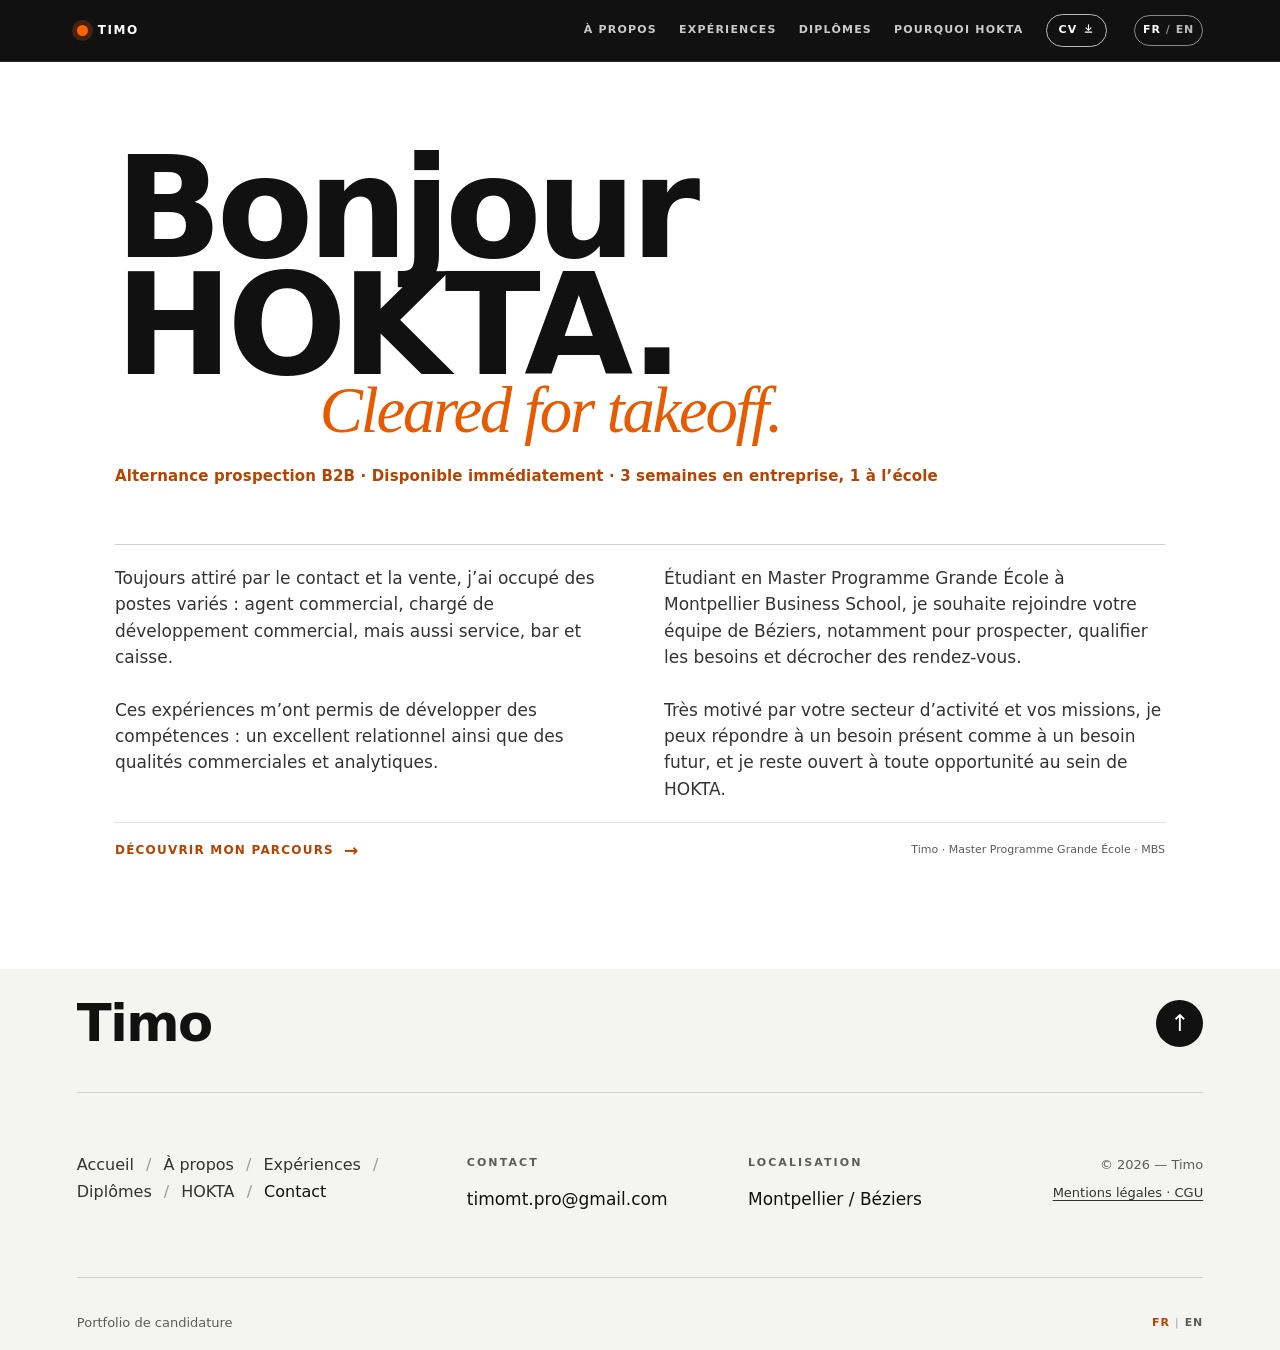
==== commit 4cc8be2e: "Site HOKTA : couleurs Instadrone, accroche, aperçu LinkedIn Co-Authored-By: Claude Opus 5.5 <noreply" ====
--- a/hokta/index.html
+++ b/hokta/index.html
@@ -3,16 +3,26 @@
 <head>
 <meta charset="utf-8">
 <meta name="viewport" content="width=device-width, initial-scale=1, viewport-fit=cover">
-<meta name="theme-color" content="#1f5c57">
+<meta name="theme-color" content="#111111">
 <meta name="description" content="Timo — candidature pour l’alternance prospection B2B chez HOKTA, Béziers.">
+<meta name="robots" content="noindex">
+<meta property="og:type" content="website">
+<meta property="og:url" content="https://timomt23.github.io/Portfolio/hokta/">
+<meta property="og:title" content="Timo × HOKTA — alternance prospection B2B">
+<meta property="og:description" content="Cleared for takeoff : ma candidature pour l’alternance prospection B2B chez HOKTA, à Béziers. Disponible immédiatement.">
+<meta property="og:image" content="https://timomt23.github.io/Portfolio/hokta/og.png">
+<meta property="og:image:width" content="1200">
+<meta property="og:image:height" content="630">
+<meta property="og:locale" content="fr_FR">
+<meta name="twitter:card" content="summary_large_image">
 <title>Bonjour HOKTA — Timo</title>
-<link rel="icon" href="data:image/svg+xml,%3Csvg xmlns='http://www.w3.org/2000/svg' viewBox='0 0 32 32'%3E%3Crect width='32' height='32' rx='16' fill='%23111a19'/%3E%3Ccircle cx='16' cy='16' r='6' fill='%231f5c57'/%3E%3C/svg%3E">
+<link rel="icon" href="data:image/svg+xml,%3Csvg xmlns='http://www.w3.org/2000/svg' viewBox='0 0 32 32'%3E%3Crect width='32' height='32' rx='16' fill='%23111111'/%3E%3Ccircle cx='16' cy='16' r='6' fill='%23FF6400'/%3E%3C/svg%3E">
 <style>:root {
-  --ink: #111a19;
-  --paper: #f3f0e9;
-  --lime: #cfe3df;
-  --cyan: #e8e4da;
-  --muted: #5a6461;
+  --ink: #111111;
+  --paper: #ffffff;
+  --lime: #fff1e8;
+  --cyan: #f4f4f2;
+  --muted: #5c5c5c;
   --line: rgba(17,17,17,.18);
   --serif: Georgia, 'Times New Roman', serif;
   --sans: Inter, ui-sans-serif, system-ui, -apple-system, BlinkMacSystemFont, 'Segoe UI', sans-serif;
@@ -28,90 +38,70 @@
 .site-header { position: absolute; z-index: 5; inset: 0 0 auto; display: flex; align-items: center; justify-content: space-between; width: min(1160px, 88vw); margin: 0 auto; padding: 25px 0; }
 .dark .site-header { color: var(--paper); }
 .brand { display: inline-flex; align-items: center; gap: 10px; font-size: 12px; font-weight: 800; letter-spacing: .13em; text-transform: uppercase; }
-.brand-mark { width: 11px; height: 11px; border-radius: 50%; background: var(--lime); box-shadow: 0 0 0 5px rgba(207,227,223,.14); }
-.site-nav { display: flex; align-items: center; gap: 22px; color: #3b4542; font-size: 11px; font-weight: 800; letter-spacing: .11em; text-transform: uppercase; }
+.brand-mark { width: 11px; height: 11px; border-radius: 50%; background: var(--lime); box-shadow: 0 0 0 5px rgba(255,241,232,.14); }
+.site-nav { display: flex; align-items: center; gap: 22px; color: #333333; font-size: 11px; font-weight: 800; letter-spacing: .11em; text-transform: uppercase; }
 .dark .site-nav { color: #bfc1bb; }
 .site-nav a { transition: color .2s ease; }
-.site-nav a:hover, .site-nav a:focus-visible, .site-nav a[aria-current="page"] { color: #1f5c57; }
+.site-nav a:hover, .site-nav a:focus-visible, .site-nav a[aria-current="page"] { color: #B84300; }
 .dark .site-nav a:hover, .dark .site-nav a:focus-visible, .dark .site-nav a[aria-current="page"] { color: var(--lime); }
-.language-toggle { display: inline-flex; align-items: center; gap: 5px; margin-left: 5px; padding: 6px 8px; border: 1px solid rgba(17,17,17,.35); border-radius: 999px; background: transparent; color: #788280; cursor: pointer; font-size: 10px; font-weight: 800; letter-spacing: .08em; }
-.dark .language-toggle { border-color: rgba(243,240,233,.36); color: #aeb1a9; }
-.language-toggle:hover, .language-toggle:focus-visible { border-color: #1f5c57; color: #1f5c57; outline: none; }
+.language-toggle { display: inline-flex; align-items: center; gap: 5px; margin-left: 5px; padding: 6px 8px; border: 1px solid rgba(17,17,17,.35); border-radius: 999px; background: transparent; color: #737373; cursor: pointer; font-size: 10px; font-weight: 800; letter-spacing: .08em; }
+.dark .language-toggle { border-color: rgba(255,255,255,.36); color: #aeb1a9; }
+.language-toggle:hover, .language-toggle:focus-visible { border-color: #B84300; color: #B84300; outline: none; }
 .dark .language-toggle:hover, .dark .language-toggle:focus-visible { border-color: var(--lime); color: var(--lime); }
 .language-toggle [data-lang-option] { opacity: .48; }
-.language-toggle [data-lang-option].is-active { opacity: 1; color: #1f5c57; }
+.language-toggle [data-lang-option].is-active { opacity: 1; color: #B84300; }
 .dark .language-toggle [data-lang-option].is-active { color: var(--lime); }
 .language-separator { opacity: .38; }
 
-.access-gate { position: fixed; inset: 0; z-index: 20; display: grid; grid-template-rows: auto 1fr auto; padding: 25px 6vw 24px; background: var(--ink); color: var(--paper); }
-.access-gate[hidden] { display: none; }
-.access-gate-header { display: flex; align-items: center; justify-content: space-between; width: min(1160px, 100%); margin: 0 auto; }
-.access-gate-header .language-toggle { margin-left: 0; }
-.access-gate-inner { align-self: center; width: min(1050px, 100%); margin: 0 auto; }
-.access-title { max-width: 900px; margin: 0; font-size: clamp(4rem, 10vw, 9.5rem); line-height: .84; letter-spacing: -.095em; font-weight: 800; }
-.access-title span { display: block; color: var(--lime); font-family: var(--serif); font-size: .46em; font-style: italic; font-weight: 400; letter-spacing: -.07em; transform: translateX(12vw); }
-.access-intro { max-width: 450px; margin: 44px 0 0; color: #c8d3d0; font-size: 17px; }
-.access-form { max-width: 590px; margin-top: 32px; }
-.access-form label { display: block; margin-bottom: 9px; color: #96a09d; font-size: 11px; font-weight: 800; letter-spacing: .15em; text-transform: uppercase; }
-.access-form-row { display: grid; grid-template-columns: 1fr auto; gap: 10px; }
-.access-form input { width: 100%; min-height: 52px; padding: 13px 16px; border: 1px solid rgba(243,240,233,.34); border-radius: 0; background: rgba(243,240,233,.05); color: var(--paper); font: inherit; font-size: 17px; outline: none; }
-.access-form input::placeholder { color: #788280; }
-.access-form input:focus { border-color: var(--lime); box-shadow: 0 0 0 3px rgba(207,227,223,.14); }
-.access-form input[aria-invalid="true"] { border-color: #1f5c57; }
-.access-form button { min-height: 52px; padding: 0 24px; border: 1px solid var(--lime); background: var(--lime); color: var(--ink); cursor: pointer; font-size: 12px; font-weight: 800; letter-spacing: .11em; text-transform: uppercase; }
-.access-form button:hover, .access-form button:focus-visible { background: var(--paper); border-color: var(--paper); outline: none; }
-.access-error { margin: 12px 0 0; color: #1f5c57; font-size: 14px; }
-.access-note { margin: 17px 0 0; color: #788280; font-size: 13px; }
-.access-gate-footer { width: min(1160px, 100%); margin: 0 auto; color: #5a6461; font-size: 11px; text-align: right; }
 
 .landing { min-height: 100svh; display: grid; place-items: center; padding: 110px 6vw 70px; background: var(--ink); color: var(--paper); }
 .landing-inner { width: min(1050px, 100%); }
 .landing-kicker { display: flex; align-items: center; gap: 10px; margin-bottom: 33px; color: var(--lime); font-size: 11px; font-weight: 800; letter-spacing: .16em; text-transform: uppercase; }
 .landing-kicker::before { content: ''; width: 34px; height: 1px; background: currentColor; }
-.landing h1 { max-width: 930px; margin: 0; font-size: clamp(4rem, 11vw, 10.5rem); line-height: .83; letter-spacing: -.095em; font-weight: 800; }
-.landing h1 span { display: block; color: var(--lime); font-family: var(--serif); font-size: .46em; font-style: italic; font-weight: 400; letter-spacing: -.07em; transform: translateX(16vw); }
-.landing-bottom { display: flex; align-items: end; justify-content: space-between; gap: 40px; margin-top: 74px; padding-top: 20px; border-top: 1px solid rgba(243,240,233,.2); }
-.landing-intro { max-width: 390px; margin: 0; color: #c8d3d0; font-size: 17px; }
+.landing h1 { max-width: 930px; margin: 0; font-size: clamp(4rem, 11vw, 10.5rem); line-height: .83; letter-spacing: -.04em; font-weight: 800; }
+.landing h1 span { display: block; color: var(--lime); font-family: var(--serif); font-size: .46em; font-style: italic; font-weight: 400; letter-spacing: -.035em; transform: translateX(16vw); }
+.landing-bottom { display: flex; align-items: end; justify-content: space-between; gap: 40px; margin-top: 74px; padding-top: 20px; border-top: 1px solid rgba(255,255,255,.2); }
+.landing-intro { max-width: 390px; margin: 0; color: #d0d0d0; font-size: 17px; }
 .landing-meta { display: grid; justify-items: end; gap: 12px; color: #96a09d; font-size: 11px; text-align: right; }
 .enter-link, .back-link { display: inline-flex; align-items: center; gap: 10px; color: var(--lime); font-size: 12px; font-weight: 800; letter-spacing: .1em; text-transform: uppercase; }
-.enter-link::after { content: '↗'; font-size: 17px; line-height: 1; }
+.enter-link::after { content: '→'; font-size: 17px; line-height: 1; }
 .enter-link:hover, .back-link:hover { color: var(--paper); }
-.landing-footer { position: absolute; right: 6vw; bottom: 24px; color: #5a6461; font-size: 11px; }
+.landing-footer { position: absolute; right: 6vw; bottom: 24px; color: #5c5c5c; font-size: 11px; }
 
 .page { min-height: 100svh; padding: 150px 6vw 90px; }
 .page-inner { width: min(1120px, 100%); margin: 0 auto; }
 .page-head { display: grid; grid-template-columns: minmax(0, 1fr) 280px; gap: 9vw; align-items: end; padding-bottom: 60px; border-bottom: 1px solid var(--line); }
-.kicker { margin-bottom: 18px; color: #1f5c57; font-size: 11px; font-weight: 800; letter-spacing: .16em; text-transform: uppercase; }
+.kicker { margin-bottom: 18px; color: #B84300; font-size: 11px; font-weight: 800; letter-spacing: .16em; text-transform: uppercase; }
 .dark .kicker { color: var(--lime); }
-.page h1 { max-width: 800px; margin: 0; font-size: clamp(3.4rem, 8vw, 8.7rem); line-height: .84; letter-spacing: -.085em; font-weight: 800; }
-.page h1 em { color: #1f5c57; font-family: var(--serif); font-weight: 400; }
+.page h1 { max-width: 800px; margin: 0; font-size: clamp(3.4rem, 8vw, 8.7rem); line-height: .84; letter-spacing: -.04em; font-weight: 800; }
+.page h1 em { color: #B84300; font-family: var(--serif); font-weight: 400; }
 .dark .page h1 em { color: var(--lime); }
 .page-lead { margin: 0; color: var(--muted); font-size: 17px; }
 .dark .page-lead { color: #b9bccb; }
 
 .about-grid { display: grid; grid-template-columns: 1fr .72fr; gap: 9vw; padding-top: 65px; }
-.about-grid h2, .section-title { margin: 0 0 19px; font-size: clamp(2rem, 4.5vw, 4.5rem); line-height: .93; letter-spacing: -.07em; }
-.about-grid p { max-width: 640px; color: #3b4542; font-size: 18px; }
-.dark .about-grid p { color: #c8d3d0; }
+.about-grid h2, .section-title { margin: 0 0 19px; font-size: clamp(2rem, 4.5vw, 4.5rem); line-height: .93; letter-spacing: -.035em; }
+.about-grid p { max-width: 640px; color: #333333; font-size: 18px; }
+.dark .about-grid p { color: #d0d0d0; }
 .quote { margin: 34px 0 0; padding-left: 20px; border-left: 3px solid var(--lime); font-family: var(--serif); font-size: clamp(1.55rem, 3vw, 2.3rem); line-height: 1.04; }
 .fact-stack { display: grid; gap: 2px; align-content: start; }
 .fact { padding: 22px; background: var(--ink); color: var(--paper); }
 .fact:nth-child(2) { background: var(--lime); color: var(--ink); }
-.fact .number { display: block; font-size: 3.3rem; line-height: .9; font-weight: 800; letter-spacing: -.08em; }
-.fact p { margin: 15px 0 0; color: #c8d3d0; font-size: 15px; }
-.fact:nth-child(2) p { color: #1f5c57; }
+.fact .number { display: block; font-size: 3.3rem; line-height: .9; font-weight: 800; letter-spacing: -.035em; }
+.fact p { margin: 15px 0 0; color: #d0d0d0; font-size: 15px; }
+.fact:nth-child(2) p { color: #B84300; }
 
 .experience-list { display: grid; gap: 2px; margin-top: 60px; }
-.experience { background: #e8e4da; }
+.experience { background: #f4f4f2; }
 .experience:nth-child(2) { background: var(--lime); }
 .experience:nth-child(3) { background: var(--cyan); }
-.experience:nth-child(4) { background: #d7e6e2; }
-.experience:nth-child(5) { background: #ece9e1; }
+.experience:nth-child(4) { background: #ffe8da; }
+.experience:nth-child(5) { background: #f4f4f2; }
 .experience:nth-child(6) { background: #e6e7ec; }
 .experience-toggle { display: grid; grid-template-columns: 90px 1fr 35px; gap: 22px; align-items: center; width: 100%; padding: 24px; border: 0; background: transparent; color: var(--ink); cursor: pointer; text-align: left; }
 .experience-toggle:hover, .experience-toggle:focus-visible { background: rgba(17,17,17,.06); outline: none; }
 .experience-index { color: rgba(17,17,17,.47); font-size: 11px; font-weight: 800; letter-spacing: .13em; }
-.experience-title { font-size: clamp(1.6rem, 3vw, 2.5rem); line-height: .96; letter-spacing: -.055em; font-weight: 800; }
+.experience-title { font-size: clamp(1.6rem, 3vw, 2.5rem); line-height: .96; letter-spacing: -.03em; font-weight: 800; }
 .experience-role { display: block; margin-top: 6px; color: rgba(17,17,17,.64); font-size: 14px; }
 .experience-date { display: block; margin-top: 7px; color: rgba(17,17,17,.52); font-size: 11px; font-weight: 800; letter-spacing: .08em; text-transform: uppercase; }
 .experience-plus { display: grid; place-items: center; width: 29px; height: 29px; border: 1px solid rgba(17,17,17,.5); border-radius: 50%; font-size: 20px; transition: transform .25s ease; }
@@ -129,79 +119,74 @@
 .route-item { position: relative; display: grid; grid-template-columns: 24px 1fr; gap: 19px; padding-bottom: 42px; }
 .route-dot { position: relative; z-index: 1; width: 23px; height: 23px; margin-top: 2px; border: 7px solid var(--paper); border-radius: 50%; background: var(--ink); }
 .route-item h2 { margin: 0 0 4px; font-size: 29px; line-height: 1; letter-spacing: -.05em; }
-.route-item p { margin: 0; color: #3b4542; }
+.route-item p { margin: 0; color: #333333; }
 .world-note { align-self: end; padding: 28px; background: var(--cyan); }
 .world-note strong { display: block; font-family: var(--serif); font-size: 33px; line-height: .98; font-weight: 400; }
-.world-note p { margin: 17px 0 0; color: #3b4542; }
-.photo-slot { position: relative; min-height: 215px; margin-bottom: 17px; overflow: hidden; display: grid; place-items: end start; padding: 16px; background: linear-gradient(140deg, rgba(207,227,223,.35), rgba(141,233,224,.2) 48%, rgba(17,17,17,.75) 48%); }
-.photo-slot img { position: absolute; inset: 0; width: 100%; height: 100%; object-fit: cover; }
-.photo-slot:has(img)::after, .photo-slot:has(img) span { display: none; }
-.photo-slot::after { content: 'PHOTO À AJOUTER'; position: absolute; inset: 18px; display: grid; place-items: center; border: 1px dashed rgba(243,240,233,.65); color: rgba(243,240,233,.82); font-size: 10px; font-weight: 800; letter-spacing: .14em; }
-.photo-slot span { position: relative; z-index: 1; color: var(--lime); font-size: 11px; font-weight: 800; letter-spacing: .1em; text-transform: uppercase; }
+.world-note p { margin: 17px 0 0; color: #333333; }
 
 .company-page { background: var(--lime); }
 .company-page .page-head { border-color: rgba(17,17,17,.26); }
-.company-page .kicker { color: #1f5c57; }
-.company-page .page-lead { color: #1f5c57; }
+.company-page .kicker { color: #B84300; }
+.company-page .page-lead { color: #B84300; }
 .why-grid { display: grid; grid-template-columns: repeat(3, 1fr); gap: 2px; margin-top: 60px; }
 .why-card { min-height: 230px; padding: 24px; background: var(--ink); color: var(--paper); }
 .why-card h2 { margin: 44px 0 11px; font-size: 25px; line-height: .98; letter-spacing: -.04em; }
-.why-card p { margin: 0; color: #c8d3d0; }
+.why-card p { margin: 0; color: #d0d0d0; }
 .letter { display: grid; grid-template-columns: 1fr .75fr; gap: 9vw; margin-top: 2px; padding: 65px 0 0; }
-.letter h2 { margin: 0 0 20px; font-size: clamp(2rem, 4.5vw, 4.5rem); line-height: .92; letter-spacing: -.07em; }
-.letter p { max-width: 620px; color: #1f5c57; font-size: 18px; }
+.letter h2 { margin: 0 0 20px; font-size: clamp(2rem, 4.5vw, 4.5rem); line-height: .92; letter-spacing: -.035em; }
+.letter p { max-width: 620px; color: #B84300; font-size: 18px; }
 .letter-card { padding: 25px; border: 1px solid rgba(17,17,17,.35); }
-.letter-card .label { color: #1f5c57; font-size: 11px; font-weight: 800; letter-spacing: .13em; text-transform: uppercase; }
+.letter-card .label { color: #B84300; font-size: 11px; font-weight: 800; letter-spacing: .13em; text-transform: uppercase; }
 .letter-card p { margin: 16px 0 0; font-size: 16px; }
 
 .competence-grid { display: grid; grid-template-columns: repeat(2, 1fr); gap: 2px; margin-top: 60px; }
-.competence-card { min-height: 225px; padding: 25px; background: #e8e4da; }
+.competence-card { min-height: 225px; padding: 25px; background: #f4f4f2; }
 .competence-card:nth-child(2) { background: var(--cyan); }
 .competence-card:nth-child(3) { background: var(--lime); }
-.competence-card:nth-child(4) { background: #d7e6e2; }
+.competence-card:nth-child(4) { background: #ffe8da; }
 .competence-card .small-label { display: block; color: rgba(17,17,17,.5); }
-.competence-card h2 { margin: 42px 0 13px; font-size: clamp(1.7rem, 3vw, 2.7rem); line-height: .95; letter-spacing: -.06em; }
-.competence-card p { margin: 0; color: #3b4542; }
+.competence-card h2 { margin: 42px 0 13px; font-size: clamp(1.7rem, 3vw, 2.7rem); line-height: .95; letter-spacing: -.035em; }
+.competence-card p { margin: 0; color: #333333; }
 .pill-list { display: flex; flex-wrap: wrap; gap: 8px; margin-top: 18px; }
-.pill { padding: 7px 10px; border: 1px solid rgba(17,17,17,.28); border-radius: 999px; color: #3b4542; font-size: 12px; }
+.pill { padding: 7px 10px; border: 1px solid rgba(17,17,17,.28); border-radius: 999px; color: #333333; font-size: 12px; }
 .qualifications { display: grid; grid-template-columns: 1fr .8fr; gap: 9vw; margin-top: 2px; padding-top: 65px; }
-.qualifications h2 { margin: 0 0 23px; font-size: clamp(2rem, 4.5vw, 4.5rem); line-height: .92; letter-spacing: -.07em; }
+.qualifications h2 { margin: 0 0 23px; font-size: clamp(2rem, 4.5vw, 4.5rem); line-height: .92; letter-spacing: -.035em; }
 .qualification-list { display: grid; gap: 2px; }
 .qualification { display: grid; grid-template-columns: 145px 1fr; gap: 20px; padding: 17px 0; border-top: 1px solid var(--line); }
 .qualification:last-child { border-bottom: 1px solid var(--line); }
-.qualification-date { color: #1f5c57; font-size: 11px; font-weight: 800; letter-spacing: .08em; text-transform: uppercase; }
+.qualification-date { color: #B84300; font-size: 11px; font-weight: 800; letter-spacing: .08em; text-transform: uppercase; }
 .qualification strong { display: block; font-size: 17px; line-height: 1.1; }
 .qualification span { display: block; margin-top: 4px; color: var(--muted); font-size: 14px; }
 .language-panel { align-self: end; padding: 25px; background: var(--ink); color: var(--paper); }
 .language-panel h3 { margin: 0 0 20px; color: var(--lime); font-size: 22px; letter-spacing: -.04em; }
-.language-row { display: flex; justify-content: space-between; gap: 18px; padding: 10px 0; border-top: 1px solid rgba(243,240,233,.2); }
-.language-row span:last-child { color: #c8d3d0; text-align: right; }
-
-.page-footer { display: flex; justify-content: space-between; gap: 20px; width: min(1120px, 88vw); margin: 0 auto; padding: 0 0 30px; color: #788280; font-size: 11px; }
-.dark .page-footer { color: #788280; }
-.page-footer span:last-child { color: #1f5c57; }
+.language-row { display: flex; justify-content: space-between; gap: 18px; padding: 10px 0; border-top: 1px solid rgba(255,255,255,.2); }
+.language-row span:last-child { color: #d0d0d0; text-align: right; }
+
+.page-footer { display: flex; justify-content: space-between; gap: 20px; width: min(1120px, 88vw); margin: 0 auto; padding: 0 0 30px; color: #737373; font-size: 11px; }
+.dark .page-footer { color: #737373; }
+.page-footer span:last-child { color: #B84300; }
 .dark .page-footer span:last-child { color: var(--lime); }
 
 .site-footer { margin-top: 0; padding: 31px 6vw 17px; background: var(--ink); color: var(--paper); }
 .site-footer-inner { width: min(1400px, 100%); margin: 0 auto; }
 .site-footer-head { display: flex; align-items: flex-start; gap: 20px; min-height: 92px; }
-.footer-logo { color: var(--paper); font-size: clamp(2.2rem, 4vw, 4rem); line-height: .9; font-weight: 800; letter-spacing: -.09em; }
-.footer-dot { width: 17px; height: 17px; margin: -5px 0 0 9vw; border-radius: 50%; background: #1f5c57; }
+.footer-logo { color: var(--paper); font-size: clamp(2.2rem, 4vw, 4rem); line-height: .9; font-weight: 800; letter-spacing: -.035em; }
+.footer-dot { width: 12px; height: 12px; margin: auto 0 6px 4px; border-radius: 50%; background: #B84300; }
 .footer-top-button { display: grid; place-items: center; width: 47px; height: 47px; margin-left: auto; border: 0; border-radius: 50%; background: #eeeeec; color: var(--ink); cursor: pointer; font-size: 23px; line-height: 1; }
 .footer-top-button:hover, .footer-top-button:focus-visible { background: var(--lime); outline: none; }
-.site-footer-rule { height: 1px; background: rgba(243,240,233,.14); }
+.site-footer-rule { height: 1px; background: rgba(255,255,255,.14); }
 .site-footer-grid { display: grid; grid-template-columns: minmax(250px, 1.6fr) 1.1fr 1.1fr .8fr; gap: 42px; padding: 62px 0 65px; }
 .footer-nav { display: flex; flex-wrap: wrap; align-content: start; gap: 8px 12px; max-width: 370px; color: #c8cac3; font-size: 16px; line-height: 1.2; }
 .footer-nav a::after { content: ' /'; color: #6f726c; margin-left: 7px; }
 .footer-nav a:last-child::after { content: ''; }
-.footer-nav a:hover, .footer-nav a:focus-visible { color: #1f5c57; outline: none; }
-.footer-label { margin-bottom: 15px; color: #858982; font-size: 11px; font-weight: 800; letter-spacing: .19em; }
-.footer-value { color: #d6d8d2; font-size: 17px; }
+.footer-nav a:hover, .footer-nav a:focus-visible { color: #B84300; outline: none; }
+.footer-label { margin-bottom: 15px; color: #7a7a7a; font-size: 11px; font-weight: 800; letter-spacing: .19em; }
+.footer-value { color: #dcdcdc; font-size: 17px; }
 .footer-value:hover, .footer-value:focus-visible { color: var(--lime); outline: none; }
-.footer-copyright { color: #858982; font-size: 13px; text-align: right; }
-.site-footer-bottom { display: flex; align-items: center; justify-content: space-between; gap: 20px; padding-top: 35px; border-top: 1px solid rgba(243,240,233,.14); color: #788280; font-size: 13px; }
-.footer-language-toggle { margin: 0; padding: 0; border: 0; border-radius: 0; color: #d6d8d2; font-size: 12px; }
-.footer-language-toggle:hover, .footer-language-toggle:focus-visible { border: 0; color: #1f5c57; }
+.footer-copyright { color: #7a7a7a; font-size: 13px; text-align: right; }
+.site-footer-bottom { display: flex; align-items: center; justify-content: space-between; gap: 20px; padding-top: 35px; border-top: 1px solid rgba(255,255,255,.14); color: #737373; font-size: 13px; }
+.footer-language-toggle { margin: 0; padding: 0; border: 0; border-radius: 0; color: #dcdcdc; font-size: 12px; }
+.footer-language-toggle:hover, .footer-language-toggle:focus-visible { border: 0; color: #B84300; }
 .footer-language-toggle [data-lang-option].is-active { color: var(--paper); }
 
 @media (max-width: 800px) {
@@ -212,12 +197,6 @@
   .landing { padding-inline: 6vw; }
   .landing h1 { font-size: clamp(4rem, 19vw, 8rem); }
   .landing h1 span { transform: translateX(12vw); }
-  .access-gate { padding: 18px 6vw 24px; }
-  .access-title { font-size: clamp(3.7rem, 18vw, 8rem); }
-  .access-title span { transform: translateX(8vw); }
-  .access-intro { margin-top: 31px; font-size: 16px; }
-  .access-form-row { grid-template-columns: 1fr; }
-  .access-form button { width: 100%; }
   .landing-bottom, .page-head, .about-grid, .world-layout, .letter { grid-template-columns: 1fr; display: grid; gap: 30px; }
   .landing-bottom { align-items: start; }
   .landing-meta { justify-items: start; text-align: left; }
@@ -233,7 +212,6 @@
   .qualification { grid-template-columns: 120px 1fr; gap: 14px; }
   .page-footer { width: 88vw; }
   .site-footer { padding-inline: 6vw; }
-  .footer-dot { margin-left: 8vw; }
   .site-footer-grid { grid-template-columns: 1fr 1fr; gap: 36px 18px; padding: 43px 0 45px; }
   .footer-nav { grid-column: 1 / -1; }
   .footer-copyright { text-align: left; }
@@ -244,55 +222,48 @@
 .user-photo{display:block;min-height:0;margin-top:50px}.user-photo img{position:static;display:block;width:100%;height:auto;max-height:640px;object-fit:cover}
 .landing-pitch{margin:14px 0 0;max-width:520px;color:inherit;opacity:.85;font-size:1.02rem;line-height:1.5}.skills-block{padding-top:70px}
 .skills-block .section-title{max-width:760px}
-.skills-block h2 em{color:#1f5c57;font-family:var(--serif);font-weight:400}
-.skills-lead{max-width:640px;margin:0;color:#3b4542;font-size:18px}
+.skills-block h2 em{color:#B84300;font-family:var(--serif);font-weight:400}
+.skills-lead{max-width:640px;margin:0;color:#333333;font-size:18px}
 .skills-block .competence-grid{margin-top:40px}
 .language-panel--wide{margin-top:28px;display:grid;grid-template-columns:repeat(2,1fr);column-gap:48px;align-self:auto}
 .language-panel--wide h3{grid-column:1/-1}
 .qualifications--solo{grid-template-columns:1fr;max-width:900px}
 @media (max-width:800px){.language-panel--wide{grid-template-columns:1fr}.skills-block{padding-top:46px}}
 @media (max-width:800px){.site-nav{flex-wrap:wrap;justify-content:flex-end;row-gap:6px}.site-header{align-items:flex-start}}
-@media (max-width:800px){.landing h1 span,.access-title span{transform:none;margin-left:9vw}}
+@media (max-width:800px){.landing h1 span{transform:none;margin-left:9vw}}
 </style>
 <style id="light-theme">
-:root{--deep:#1f5c57;--teal:#1f5c57}
-.brand-mark{background:var(--teal);box-shadow:0 0 0 5px rgba(31,92,87,.14)}
-.access-gate,.landing{background:var(--paper);color:var(--ink)}
-.landing-kicker,.landing h1 span,.access-title span{color:var(--teal)}
+:root{--deep:#B84300;--teal:#B84300}
+.brand-mark{background:var(--teal);box-shadow:0 0 0 5px rgba(184,67,0,.14)}
+.landing h1 span{color:var(--teal)}
 .landing-bottom{border-top-color:rgba(17,17,17,.2)}
-.landing-intro,.access-intro,.landing-pitch{color:#3b4542}
-.landing-meta,.access-form label{color:#5a6461}
-.access-note,.access-gate-footer,.landing-footer,.access-form input::placeholder{color:#788280}
-.access-form input{border-color:rgba(17,17,17,.34);background:#fff;color:var(--ink)}
-.access-form input:focus{border-color:var(--teal);box-shadow:0 0 0 3px rgba(31,92,87,.16)}
-.access-form button{border-color:var(--teal);background:var(--teal);color:#fff}
-.access-form button:hover,.access-form button:focus-visible{background:var(--ink);border-color:var(--ink)}
-.access-form input[aria-invalid="true"]{border-color:#b3412f}.access-error{color:#b3412f}
+.landing-intro,.landing-pitch{color:#333333}
+.landing-meta{color:#5c5c5c}
 .enter-link,.back-link{color:var(--teal)}.enter-link:hover,.back-link:hover{color:var(--ink)}
 .fact,.why-card,.language-panel{background:var(--deep)}
-.fact:nth-child(2){background:#cfe3df;color:var(--ink)}
-.fact:nth-child(2) p{color:#1f5c57}
-.site-footer{background:#e8e4da;color:var(--ink)}
+.fact:nth-child(2){background:#fff1e8;color:var(--ink)}
+.fact:nth-child(2) p{color:#B84300}
+.site-footer{background:#f4f4f2;color:var(--ink)}
 .footer-logo{color:var(--ink)}
 .footer-dot{background:var(--teal)}
 .footer-top-button{background:var(--ink);color:#fff}
 .site-footer-rule,.site-footer-bottom{border-color:rgba(17,17,17,.16);background-color:transparent}
 .site-footer-rule{background:rgba(17,17,17,.16)}
-.footer-nav,.footer-nav a{color:#3b4542}
+.footer-nav,.footer-nav a{color:#333333}
 .footer-nav a::after{color:#9a9d96}
 .footer-nav a:hover,.footer-nav a:focus-visible,.footer-language-toggle:hover,.footer-language-toggle:focus-visible{color:var(--teal)}
-.site-footer-bottom,.footer-label,.footer-copyright{color:#5a6461}
+.site-footer-bottom,.footer-label,.footer-copyright{color:#5c5c5c}
 .site-footer a[href^="mailto"]{color:var(--ink)}
-.footer-value{color:var(--ink)}.footer-value:hover,.footer-value:focus-visible{color:var(--teal)}.footer-language-toggle{color:#5a6461}.footer-language-toggle [data-lang-option].is-active{color:var(--ink)}.footer-language-toggle [data-lang-option]{color:#788280}.footer-language-toggle [data-lang-option].is-active{color:var(--teal)}
+.footer-value{color:var(--ink)}.footer-value:hover,.footer-value:focus-visible{color:var(--teal)}.footer-language-toggle{color:#5c5c5c}.footer-language-toggle [data-lang-option].is-active{color:var(--ink)}.footer-language-toggle [data-lang-option]{color:#737373}.footer-language-toggle [data-lang-option].is-active{color:var(--teal)}
 .letter{grid-template-columns:1fr!important;max-width:820px}
-.cta-row{display:flex;flex-wrap:wrap;gap:12px;margin:28px 0 0!important}.cta{display:inline-block;padding:14px 22px;border:1px solid #1f5c57;color:#1f5c57;font-size:12px;font-weight:800;letter-spacing:.11em;text-transform:uppercase;text-decoration:none}.cta--fill{background:#1f5c57;color:#fff}.cta:hover,.cta:focus-visible{background:var(--ink);border-color:var(--ink);color:#fff;outline:none}
-.site-nav a.nav-cv{padding:7px 12px;border:1px solid currentColor;border-radius:999px;color:#1f5c57}.site-nav a.nav-cv:hover,.site-nav a.nav-cv:focus-visible{background:#1f5c57;border-color:#1f5c57;color:#fff}
+.cta-row{display:flex;flex-wrap:wrap;gap:12px;margin:28px 0 0!important}.cta{display:inline-block;padding:14px 22px;border:1px solid #B84300;color:#B84300;font-size:12px;font-weight:800;letter-spacing:.11em;text-transform:uppercase;text-decoration:none}.cta--fill{background:#B84300;color:#fff}.cta:hover,.cta:focus-visible{background:var(--ink);border-color:var(--ink);color:#fff;outline:none}
+.site-nav a.nav-cv{padding:7px 12px;border:1px solid currentColor;border-radius:999px;color:#B84300}.site-nav a.nav-cv:hover,.site-nav a.nav-cv:focus-visible{background:#B84300;border-color:#B84300;color:#fff}
 .more{margin-top:26px;max-width:640px;border-top:1px solid rgba(17,17,17,.2);border-bottom:1px solid rgba(17,17,17,.2)}
-.more summary{display:flex;justify-content:space-between;align-items:center;padding:16px 0;cursor:pointer;list-style:none;font-size:12px;font-weight:800;letter-spacing:.12em;text-transform:uppercase;color:#1f5c57}
+.more summary{display:flex;justify-content:space-between;align-items:center;padding:16px 0;cursor:pointer;list-style:none;font-size:12px;font-weight:800;letter-spacing:.12em;text-transform:uppercase;color:#B84300}
 .more summary::-webkit-details-marker{display:none}
 .more summary::after{content:'+';font-size:22px;line-height:1;transition:transform .3s ease}
 .more[open] summary::after{transform:rotate(45deg)}
-.more ul{margin:0;padding:0 0 18px 18px;color:#3b4542;font-size:16px;line-height:1.7;animation:moreIn .4s ease both}
+.more ul{margin:0;padding:0 0 18px 18px;color:#333333;font-size:16px;line-height:1.7;animation:moreIn .4s ease both}
 @keyframes moreIn{from{opacity:0;transform:translateY(-6px)}to{opacity:1;transform:none}}
 .js .reveal{opacity:0;transform:translateY(26px);transition:opacity .7s ease,transform .7s cubic-bezier(.2,.7,.2,1);transition-delay:var(--d,0s)}
 .js .reveal.is-in{opacity:1;transform:none}
@@ -300,46 +271,28 @@
 @keyframes pageIn{from{opacity:0;transform:translateY(14px)}to{opacity:1;transform:none}}
 @media (prefers-reduced-motion:reduce){.js .reveal{opacity:1;transform:none;transition:none}.page-route:not([hidden])>main,.more ul{animation:none}}
 .skills-block{padding-top:56px}.skills-block .language-panel--wide{margin-top:0}
-.competence-grid[data-cgcar]{display:flex;gap:12px;overflow-x:auto;scroll-snap-type:x mandatory;scroll-behavior:smooth;scrollbar-width:none;-webkit-overflow-scrolling:touch}
-.competence-grid[data-cgcar]::-webkit-scrollbar{display:none}
-.competence-grid[data-cgcar]:focus-visible{outline:2px solid #1f5c57;outline-offset:4px}
-.competence-grid[data-cgcar] .competence-card{flex:0 0 min(460px,84%);scroll-snap-align:start;min-height:260px}
-.js [data-cgcar] .reveal{opacity:1;transform:none}
-.cg-ctrl{display:flex;align-items:center;justify-content:space-between;margin-top:18px}
-.cg-dots{display:flex;gap:8px}.cg-dots span{width:8px;height:8px;border-radius:50%;background:rgba(17,17,17,.2);transition:background .2s,transform .2s}.cg-dots span.on{background:#1f5c57;transform:scale(1.3)}
-.cg-btns{display:flex;gap:8px}
-.cg-btn{width:44px;height:44px;border:1px solid var(--ink);border-radius:50%;background:transparent;color:var(--ink);font-size:18px;cursor:pointer;transition:background .2s,color .2s}
-.cg-btn:hover:not(:disabled),.cg-btn:focus-visible{background:var(--ink);color:#fff;outline:none}.cg-btn:disabled{opacity:.3;cursor:default}
-@media (prefers-reduced-motion:reduce){.competence-grid[data-cgcar]{scroll-behavior:auto}}
-
-.competence-card:nth-child(5){background:#ece9e1}
-.fit-list{padding-top:56px}
-.fit-list .tech-title{margin:0 0 24px;font-size:clamp(1.8rem,3.6vw,3.2rem);line-height:.95;letter-spacing:-.06em}
-.fit-list .qualification{grid-template-columns:minmax(0,260px) 1fr}
-.fit-list .qualification-date{font-size:12px;line-height:1.35}
-.fit-list .qualification strong{font-weight:500;font-size:17px;line-height:1.35}
-.mail-line{margin-top:18px!important;font-size:14px!important;color:#1f5c57;user-select:all}
-@media (max-width:800px){.fit-list .qualification{grid-template-columns:1fr;gap:6px}}
-
-.site-header{position:fixed;top:0;left:0;right:0;z-index:15;width:auto;margin:0;padding:calc(14px + env(safe-area-inset-top,0px)) max(6vw,calc((100% - 1160px)/2)) 14px;background:rgba(243,240,233,.94);-webkit-backdrop-filter:blur(10px);backdrop-filter:blur(10px);border-bottom:1px solid rgba(17,17,17,.1)}
-.company-page .site-header{background:rgba(207,227,223,.92)}
-body.access-locked .site-header{visibility:hidden}
+
+.competence-card:nth-child(5){background:#f4f4f2}
+.mail-line{margin-top:18px!important;font-size:14px!important;color:#B84300;user-select:all}
+
+.site-header{position:fixed;top:0;left:0;right:0;z-index:15;width:auto;margin:0;padding:calc(14px + env(safe-area-inset-top,0px)) max(6vw,calc((100% - 1160px)/2)) 14px;background:rgba(255,255,255,.94);-webkit-backdrop-filter:blur(10px);backdrop-filter:blur(10px);border-bottom:1px solid rgba(17,17,17,.1)}
+.company-page .site-header{background:rgba(255,241,232,.92)}
 @media (max-width:800px){.site-header{width:auto;padding-top:calc(12px + env(safe-area-inset-top,0px));padding-bottom:12px}}
 
 
 /* Cohérence de mise en page */
 .landing-bottom{display:grid;grid-template-columns:repeat(2,minmax(0,1fr));gap:20px 48px;align-items:start}
-.landing-intro,.landing-pitch{max-width:none;margin:0;font-size:17px;line-height:1.55;opacity:1;color:#3b4542}
-.landing-meta{grid-column:1/-1;display:flex;flex-wrap:wrap;align-items:center;justify-content:space-between;gap:12px;padding-top:18px;border-top:1px solid rgba(17,26,25,.12);text-align:left}
-.experience:nth-child(odd),.stack .competence-card:nth-child(odd){background:#e8e4da}
-.experience:nth-child(even),.stack .competence-card:nth-child(even){background:#d7e6e2}
+.landing-intro,.landing-pitch{max-width:none;margin:0;font-size:17px;line-height:1.55;opacity:1;color:#333333}
+.landing-meta{grid-column:1/-1;display:flex;flex-wrap:wrap;align-items:center;justify-content:space-between;gap:12px;padding-top:18px;border-top:1px solid rgba(17,17,17,.12);text-align:left}
+.experience:nth-child(odd),.stack .competence-card:nth-child(odd){background:#f4f4f2}
+.experience:nth-child(even),.stack .competence-card:nth-child(even){background:#ffe8da}
 @media (max-width:800px){.landing-bottom{grid-template-columns:1fr}}
 
 /* Cartes empilées (page « Pour le poste ») */
 .stack{display:grid;margin-top:44px;padding-bottom:6vh}
 .stack .competence-card{position:sticky;top:calc(96px + var(--i,0) * 16px);min-height:min(52vh,400px);margin-bottom:22vh;display:flex;flex-direction:column;justify-content:flex-end;padding:clamp(24px,4vw,44px);rotate:var(--r,0deg);box-shadow:0 -14px 40px rgba(17,17,17,.10);transition:rotate .4s ease}
 .stack .competence-card:last-child{margin-bottom:0}
-.stack .competence-card h2{margin:auto 0 14px;font-size:clamp(2.2rem,5vw,4.4rem);line-height:.92;letter-spacing:-.065em}
+.stack .competence-card h2{margin:auto 0 14px;font-size:clamp(2.2rem,5vw,4.4rem);line-height:.92;letter-spacing:-.035em}
 .stack .competence-card p{max-width:560px;font-size:clamp(16px,1.6vw,19px)}
 .stack .competence-card .small-label{position:absolute;top:clamp(24px,4vw,44px)}
 .stack .competence-card:hover{rotate:0deg}
@@ -349,22 +302,22 @@
 @media (prefers-reduced-motion:reduce){.stack .competence-card{transition:none}}
 
 /* Bandeau vert HOKTA */
-body .site-header,body.company-page .site-header{background:#1f5c57;color:#fff;border-bottom-color:rgba(255,255,255,.12)}
+body .site-header,body.company-page .site-header{background:#B84300;color:#fff;border-bottom-color:rgba(255,255,255,.12)}
 .site-header .brand{color:#fff}
 .site-header .brand-mark{background:#fff;box-shadow:0 0 0 5px rgba(255,255,255,.18)}
 .site-header .site-nav,.site-header .site-nav a{color:rgba(255,255,255,.78)}
 .site-header .site-nav a:hover,.site-header .site-nav a:focus-visible,.site-header .site-nav a[aria-current="page"]{color:#fff}
 .site-header .site-nav a[aria-current="page"]{text-decoration:underline;text-underline-offset:6px}
 .site-header .site-nav a.nav-cv{color:#fff;border-color:rgba(255,255,255,.7)}
-.site-header .site-nav a.nav-cv:hover,.site-header .site-nav a.nav-cv:focus-visible{background:#fff;border-color:#fff;color:#1f5c57}
+.site-header .site-nav a.nav-cv:hover,.site-header .site-nav a.nav-cv:focus-visible{background:#fff;border-color:#fff;color:#B84300}
 .site-header .language-toggle{border-color:rgba(255,255,255,.5);color:rgba(255,255,255,.6)}
 .site-header .language-toggle [data-lang-option].is-active{color:#fff}
 .site-header .language-toggle:hover,.site-header .language-toggle:focus-visible{border-color:#fff;color:#fff}
 
 /* Polish */
-html{scrollbar-color:#1f5c57 #e8e4da}
-::selection{background:#1f5c57;color:#fff}
-a:focus-visible,button:focus-visible,summary:focus-visible{outline:2px solid #1f5c57;outline-offset:3px}
+html{scrollbar-color:#B84300 #f4f4f2}
+::selection{background:#B84300;color:#fff}
+a:focus-visible,button:focus-visible,summary:focus-visible{outline:2px solid #B84300;outline-offset:3px}
 .site-header a:focus-visible,.site-header button:focus-visible{outline-color:#fff}
 .nw{white-space:nowrap;font-weight:inherit;font-style:inherit}
 @media (max-width:800px){.nw{white-space:normal}}
@@ -372,22 +325,22 @@
 .experience-title,.why-card h2,.competence-card h2,.fit-list .tech-title,.footer-logo{letter-spacing:-.03em}
 .landing{min-height:auto;padding-block:150px 110px}
 .page{padding-top:130px}
-.page-next{display:flex;align-items:baseline;justify-content:space-between;gap:16px;margin-top:72px;padding:28px 0;border-top:1px solid rgba(17,26,25,.16);border-bottom:1px solid rgba(17,26,25,.16);color:#1f5c57;text-decoration:none}
-.page-next-k{font-size:11px;font-weight:800;letter-spacing:.14em;text-transform:uppercase;color:#5a6461}
+.page-next{display:flex;align-items:baseline;justify-content:space-between;gap:16px;margin-top:72px;padding:28px 0;border-top:1px solid rgba(17,17,17,.16);border-bottom:1px solid rgba(17,17,17,.16);color:#B84300;text-decoration:none}
+.page-next-k{font-size:11px;font-weight:800;letter-spacing:.14em;text-transform:uppercase;color:#5c5c5c}
 .page-next-t{font-size:clamp(1.4rem,3vw,2.2rem);font-weight:800;letter-spacing:-.03em}
 .page-next-t::after{content:"\2192";display:inline-block;margin-left:.4em;transition:transform .25s cubic-bezier(.2,.7,.2,1)}
 .page-next:hover .page-next-t::after{transform:translateX(6px)}
 .letter{margin-top:56px;padding:clamp(28px,5vw,56px);background:#fff;border-radius:14px;max-width:none!important}
-.letter h2{color:#111a19}
-.letter h2 em{color:#1f5c57}
+.letter h2{color:#111111}
+.letter h2 em{color:#B84300}
 .cta{border-radius:999px}
 @media (max-width:800px){.landing{padding-block:120px 72px}.page{padding-top:118px}.page-next{margin-top:48px}}
 @media (prefers-reduced-motion:reduce){.page-next-t::after{transition:none}}
 
 /* Polish — corrections du contrôle */
-.footer-top-button:hover,.footer-top-button:focus-visible{background:#1f5c57;color:#fff}
-.footer-language-toggle [data-lang-option]{opacity:1;color:#5a6461}
-.footer-language-toggle [data-lang-option].is-active{color:#1f5c57}
+.footer-top-button:hover,.footer-top-button:focus-visible{background:#B84300;color:#fff}
+.footer-language-toggle [data-lang-option]{opacity:1;color:#5c5c5c}
+.footer-language-toggle [data-lang-option].is-active{color:#B84300}
 .language-toggle{font-size:11px}
 @media (max-width:800px){
   .site-nav{font-size:11px;gap:6px 14px}
@@ -396,10 +349,10 @@
 
 /* Mentions légales */
 .legal-body{display:grid;gap:36px;max-width:72ch;padding-top:48px}
-.legal-body h2{margin:0 0 10px;font-size:clamp(1.3rem,2.4vw,1.7rem);letter-spacing:-.03em;color:#111a19}
-.legal-body p{margin:0 0 10px;color:#3b4542;font-size:16.5px;line-height:1.65}
-.footer-legal{display:inline-block;margin-top:8px;color:#3b4542;text-decoration:underline;text-underline-offset:3px}
-.footer-legal:hover{color:#1f5c57}
+.legal-body h2{margin:0 0 10px;font-size:clamp(1.3rem,2.4vw,1.7rem);letter-spacing:-.03em;color:#111111}
+.legal-body p{margin:0 0 10px;color:#333333;font-size:16.5px;line-height:1.65}
+.footer-legal{display:inline-block;margin-top:8px;color:#333333;text-decoration:underline;text-underline-offset:3px}
+.footer-legal:hover{color:#B84300}
 
 /* Trois cartes HOKTA : une ligne de 3 */
 .why-grid{grid-template-columns:repeat(3,minmax(0,1fr))}
@@ -408,12 +361,76 @@
 /* Section « Vos missions, mes preuves » dans la page HOKTA */
 .missions{margin-top:88px}
 .missions-title{margin:0 0 14px;font-size:clamp(2rem,4.5vw,4.2rem);line-height:.95;letter-spacing:-.04em;text-wrap:balance}
-.missions-title em{color:#1f5c57;font-family:var(--serif);font-weight:400}
-.missions-lead{max-width:60ch;margin:0;color:#3b4542;font-size:17px}
+.missions-title em{color:#B84300;font-family:var(--serif);font-weight:400}
+.missions-lead{max-width:60ch;margin:0;color:#333333;font-size:17px}
 .missions .stack{margin-top:36px}
 @media (max-width:800px){.missions{margin-top:64px}}
+
+.landing{background:var(--paper);color:var(--ink)}
+.landing-footer{color:#737373}
+.footer-dot{display:none!important}
+.dl::after{content:"";display:inline-block;width:1.05em;height:1.05em;margin-left:.45em;vertical-align:-.15em;background:currentColor;-webkit-mask:url("data:image/svg+xml,%3Csvg xmlns='http://www.w3.org/2000/svg' viewBox='0 0 24 24' fill='none' stroke='black' stroke-width='2.4' stroke-linecap='round' stroke-linejoin='round'%3E%3Cpath d='M12 4v12M6.5 10.5 12 16l5.5-5.5M5 20h14'/%3E%3C/svg%3E") center/contain no-repeat;mask:url("data:image/svg+xml,%3Csvg xmlns='http://www.w3.org/2000/svg' viewBox='0 0 24 24' fill='none' stroke='black' stroke-width='2.4' stroke-linecap='round' stroke-linejoin='round'%3E%3Cpath d='M12 4v12M6.5 10.5 12 16l5.5-5.5M5 20h14'/%3E%3C/svg%3E") center/contain no-repeat}
+.closing-row{margin-top:48px!important}
+/* Contact : appel d’abord */
+.landing-facts{margin:28px 0 0;color:#B84300;font-size:15px;font-weight:700;letter-spacing:.01em}
+.contact-row,.cta-row{display:flex;flex-wrap:wrap;align-items:center;gap:12px;margin-top:22px}
+.contact-row .cta,.cta-row .cta{min-height:48px;display:inline-flex;align-items:center}
+.mail-text{display:inline-flex;align-items:center;gap:8px;color:#333333;font-size:15px}
+.mail-addr{user-select:all}
+.mail-copy{min-height:44px;padding:0 4px;border:0;background:none;color:#B84300;font:inherit;font-size:13px;font-weight:700;text-decoration:underline;text-underline-offset:3px;cursor:pointer}
+.mail-copy:hover,.mail-copy:focus-visible{color:#111111}
+.cv-link{margin:18px 0 0!important;font-size:15px!important}
+.cv-link a{display:inline-flex;align-items:center;min-height:44px;color:#B84300;text-decoration:underline;text-underline-offset:4px}
+.landing-bottom{margin-top:56px}
+.lang-title{margin:0 0 20px;color:var(--lime);font-size:22px;letter-spacing:-.03em;grid-column:1/-1}
+.fact .number sup{font-size:.45em;vertical-align:super;letter-spacing:0}
+html[lang="en"] [data-legal="fr"],html[lang="fr"] [data-legal="en"]{display:none}
+.contact-bar{display:none}
+@media (max-width:800px){
+  /* En-tête sur une ligne, liens défilants avec cible de 44 px */
+  .site-header{flex-wrap:nowrap;gap:12px;padding-top:calc(4px + env(safe-area-inset-top,0px));padding-bottom:4px}
+  .site-nav{flex-wrap:nowrap!important;overflow-x:auto;scrollbar-width:none;justify-content:flex-start!important;gap:0 4px!important;min-width:0;-webkit-mask-image:linear-gradient(90deg,#000 88%,transparent);mask-image:linear-gradient(90deg,#000 88%,transparent)}
+  .site-nav::-webkit-scrollbar{display:none}
+  .site-nav a{flex:0 0 auto;display:inline-flex;align-items:center;min-height:44px;padding:0 8px;white-space:nowrap}
+  .site-nav a.nav-cv{min-height:34px;margin:5px 4px}
+  .site-header .language-toggle{flex:0 0 auto;min-height:44px;margin-right:8px}
+  .footer-nav a{display:inline-flex;align-items:center;min-height:44px}
+  .footer-language-toggle{min-height:44px}
+  .enter-link{min-height:44px}
+  .contact-row .mail-text{flex-basis:100%}
+  /* Barre de contact fixe */
+  .contact-bar{position:fixed;left:0;right:0;bottom:0;z-index:16;display:grid;grid-template-columns:1fr 1fr;gap:1px;background:rgba(255,255,255,.25);padding-bottom:env(safe-area-inset-bottom,0px);box-shadow:0 -6px 24px rgba(17,17,17,.18)}
+  .contact-bar a{display:flex;align-items:center;justify-content:center;min-height:54px;background:#B84300;color:#fff;font-size:13px;font-weight:800;letter-spacing:.1em;text-transform:uppercase}
+  .contact-bar a.contact-bar-mail{background:#174a46}
+}
+/* Contraste des petites étiquettes */
+.experience-index{color:rgba(17,17,17,.68)}
+.experience-date{color:rgba(17,17,17,.68)}
+.small-label,.competence-card .small-label{color:rgba(17,17,17,.68)}
+.site-header .language-toggle{color:rgba(255,255,255,.85)}
+.site-header .language-toggle [data-lang-option]{opacity:1;color:rgba(255,255,255,.72)}
+.site-header .language-toggle [data-lang-option].is-active{color:#fff}
+.site-header .language-separator{opacity:.6}
+.copied-toast{position:fixed;left:50%;bottom:calc(76px + env(safe-area-inset-bottom,0px));transform:translateX(-50%);z-index:30;padding:10px 16px;border-radius:999px;background:#111111;color:#fff;font-size:14px;font-weight:700}
+@media (min-width:801px){.copied-toast{bottom:28px}}
+
+/* Identité Instadrone : noir, orange, blanc */
+body .site-header,body.company-page .site-header{background:#111111!important;border-bottom-color:rgba(255,255,255,.1)}
+.site-header .site-nav a[aria-current="page"]{text-decoration-color:#FF6400;text-decoration-thickness:2px}
+.site-header .brand-mark{background:#FF6400;box-shadow:0 0 0 5px rgba(255,100,0,.22)}
+.site-header .site-nav a.nav-cv:hover,.site-header .site-nav a.nav-cv:focus-visible{background:#FF6400;border-color:#FF6400;color:#111}
+.landing h1 span,.page h1 em,.letter h2 em,.missions-title em{color:#E85A00}
+.fact,.why-card,.language-panel{background:#111111}
+.lang-title{color:#FF6400}
+.why-card h2{color:#fff}
+.cta--fill{background:#B84300;border-color:#B84300}
+.cta--fill:hover,.cta--fill:focus-visible{background:#111;border-color:#111}
+html{scrollbar-color:#B84300 #f4f4f2}
+::selection{background:#FF6400;color:#111}
+.footer-top-button:hover,.footer-top-button:focus-visible{background:#FF6400;color:#111}
 </style>
 <script>document.documentElement.classList.add("js")</script>
+<noscript><style>.page-route[data-route="home"]{display:block!important}.js .reveal{opacity:1}</style></noscript>
 </head>
 <body>
 <header class="site-header" data-gated-content>
@@ -422,17 +439,18 @@
       <a href="#/parcours" data-i18n="nav_about">À propos</a>
       <a href="#/experiences" data-i18n="nav_experiences">Expériences</a>
       <a href="#/diplomes" data-i18n="nav_skills">Diplômes</a>
-      <a href="#/hokta" data-i18n="nav_loopstr">HOKTA</a>
-      <a class="nav-cv" href="CV-Timo-Marguerat-Trichard.pdf" data-cv target="_blank" rel="noopener" data-i18n="nav_cv">CV ↓</a>
+      <a href="#/hokta" data-i18n="nav_loopstr">Pourquoi HOKTA</a>
+      <a class="nav-cv dl" href="CV-Timo-Marguerat-Trichard.pdf" data-cv target="_blank" rel="noopener" data-i18n="nav_cv">CV</a>
       <button class="language-toggle" type="button" data-lang-toggle aria-label="Passer en anglais" aria-pressed="false"><span data-lang-option="fr">FR</span><span class="language-separator">/</span><span data-lang-option="en">EN</span></button>
     </nav>
   </header>
 <div class="page-route" data-route="home" hidden><main class="landing" data-gated-content>
     <div class="landing-inner">
-      <h1 data-i18n-html="landing_title">Bonjour HOKTA.<span>Je suis votre homme.</span></h1>
+      <h1 data-i18n-html="landing_title">Bonjour HOKTA.<span>Cleared for takeoff.</span></h1>
+      <p class="landing-facts" data-i18n="landing_facts">Alternance prospection B2B · Disponible immédiatement · 3 semaines en entreprise, 1 à l’école</p>
       <div class="landing-bottom">
-        <p class="landing-intro" data-i18n-html="landing_restau">Prospection, relances, négociation : chez DSA Automobile, j’ai suivi jusqu’à 40 mandats en parallèle, du premier appel jusqu’à la vente. Avant cela, j’ai validé des devis B2B chez Atelier du Ride et appris le contact client en salle comme au comptoir.<br><br>Ce qui m’attire chez HOKTA, c’est de mettre ce goût du terrain au service d’une technologie concrète : des drones et des stations automatisées qui répondent à de vrais besoins.</p>
-        <p class="landing-pitch" data-i18n-html="landing_pitch">Étudiant en Master Programme Grande École à Montpellier Business School, je recherche une alternance avec une disponibilité immédiate, au rythme de trois semaines en entreprise et une semaine à l’école.<br><br>Je souhaite rejoindre votre équipe à Béziers pour prospecter, qualifier les besoins et décrocher des rendez-vous auprès des industriels, des collectivités et des gestionnaires d’espaces naturels.<br><br>Je souhaite ensuite participer aux rendez-vous et monter en compétence sur la vente de solutions complexes B2B.</p>
+        <p class="landing-intro" data-i18n-html="landing_restau">Toujours attiré par le contact et la vente, j’ai occupé des postes variés : agent commercial, chargé de développement commercial, mais aussi service, bar et caisse.<br><br>Ces expériences m’ont permis de développer des compétences : un excellent relationnel ainsi que des qualités commerciales et analytiques.</p>
+        <p class="landing-pitch" data-i18n-html="landing_pitch">Étudiant en Master Programme Grande École à Montpellier Business School, je souhaite rejoindre votre équipe de Béziers, notamment pour prospecter, qualifier les besoins et décrocher des rendez-vous.<br><br>Très motivé par votre secteur d’activité et vos missions, je peux répondre à un besoin présent comme à un besoin futur, et je reste ouvert à toute opportunité au sein de HOKTA.</p>
         <div class="landing-meta">
           <a class="enter-link" href="#/parcours" data-i18n="landing_enter">Découvrir mon parcours</a>
           <span data-i18n="landing_meta">Timo · Master Programme Grande École · MBS</span>
@@ -446,7 +464,6 @@
         <div>
           <h1 data-i18n-html="about_title">Grandi à l’international, <em>curieux de tout.</em></h1>
         </div>
-        <p class="page-lead" data-i18n="about_lead">Quelques lignes pour me découvrir un peu au-delà de mon parcours.</p>
       </div>
 
       <div class="about-grid">
@@ -470,10 +487,10 @@
 
       <div class="skills-block">
         <aside class="language-panel language-panel--wide">
-          <h3 data-i18n="comp_lang_title">Langues</h3>
+          <h2 class="lang-title" data-i18n="comp_lang_title">Langues</h2>
           <div class="language-row"><span data-i18n="comp_lang_fr">Français</span><span data-i18n="comp_lang_fr_level">Langue maternelle</span></div>
           <div class="language-row"><span data-i18n="comp_lang_en">Anglais</span><span data-i18n="comp_lang_en_level">Bilingue · parcours international</span></div>
-          <div class="language-row"><span data-i18n="comp_lang_es">Espagnol</span><span data-i18n="comp_lang_es_level">B1 · intermédiaire</span></div>
+          <div class="language-row"><span data-i18n="comp_lang_es">Espagnol</span><span data-i18n="comp_lang_es_level">B2 · intermédiaire avancé</span></div>
           <div class="language-row"><span data-i18n="comp_lang_pt">Portugais</span><span data-i18n="comp_lang_pt_level">A2 · notions</span></div>
         </aside>
       </div>
@@ -593,7 +610,6 @@
         <div>
           <h1 data-i18n-html="loop_title">Ce qui m’attire chez <em>HOKTA.</em></h1>
         </div>
-        <p class="page-lead" data-i18n="loop_lead">Une technologie concrète, des clients très différents et un poste où l’on voit tout de suite le résultat de ses efforts.</p>
       </div>
 
       <div class="why-grid">
@@ -601,36 +617,45 @@
         <article class="why-card"><h2 data-i18n="loop_card2_title">Des interlocuteurs variés.</h2><p data-i18n="loop_card2_p">Industriels, collectivités, gestionnaires d’espaces naturels : apprendre à parler à un directeur d’exploitation comme à un élu, c’est exactement ce que je veux travailler.</p></article>
         <article class="why-card"><h2 data-i18n="loop_card3_title">Un rôle où l’on voit le résultat.</h2><p data-i18n="loop_card3_p">Chaque appel peut devenir un rendez-vous, chaque rendez-vous une démonstration. J’aime ce lien direct entre l’effort et le résultat.</p></article>
       </div>
-
-      <div class="letter">
-        <div>
-          <h2 data-i18n-html="loop_letter_title">Landry, je serais ravi de vous montrer <em>comment je prospecte.</em></h2>
-          <p data-i18n="loop_letter_p">Je vous propose de l’énergie, de la méthode et l’envie d’ouvrir des portes pour HOKTA, depuis Béziers.</p>
-          <p class="cta-row"><a class="cta cta--fill" href="CV-Timo-Marguerat-Trichard.pdf" data-cv target="_blank" rel="noopener" data-i18n="cta_cv">Télécharger mon CV</a><a class="cta" data-mail href="mailto:timomt.pro@gmail.com?subject=Candidature%20alternance%20prospection%20B2B%20%E2%80%94%20Timo%20Marguerat-Trichard" data-i18n="cta_mail">M’écrire</a></p>
-        </div>
-      </div>
+      <div class="cta-row closing-row"><a class="cta cta--fill" data-mail href="mailto:timomt.pro@gmail.com?subject=Candidature%20alternance%20prospection%20B2B%20%E2%80%94%20Timo%20Marguerat-Trichard" data-i18n="cta_mail">M’écrire</a><a class="cta dl" href="CV-Timo-Marguerat-Trichard.pdf" data-cv target="_blank" rel="noopener" data-i18n="cta_cv_link">Télécharger mon CV</a></div>
     </div>
   </main></div>
 
 <div class="page-route" data-route="mentions" hidden><main class="page">
-    <div class="page-inner legal">
+    <div class="page-inner legal" lang="fr" data-legal="fr">
       <div class="page-head">
         <div><h1>Mentions légales <em>et conditions d’utilisation.</em></h1></div>
-        <p class="page-lead">Dernière mise à jour : 21 octobre 2026.</p>
+        <p class="page-lead">Dernière mise à jour : 26 octobre 2026.</p>
       </div>
       <div class="legal-body">
-        <section><h2>Éditeur</h2><p>Timo Marguerat-Trichard, particulier, également directeur de la publication.<br>Contact : timomt.pro@gmail.com · 07 86 78 23 23.</p></section>
+        <section><h2>Éditeur</h2><p>Timo Marguerat-Trichard, particulier, également directeur de la publication.<br>Contact : timomt.pro@gmail.com.</p></section>
         <section><h2>Hébergement</h2><p>GitHub, Inc. (service GitHub Pages), 88 Colin P. Kelly Jr. Street, San Francisco, CA 94107, États-Unis.</p></section>
         <section><h2>Objet du site</h2><p>Ce site personnel présente la candidature de Timo Marguerat-Trichard à une alternance au sein de HOKTA. Il a une vocation uniquement informative. Son accès est libre et gratuit ; son contenu peut être modifié ou retiré à tout moment.</p></section>
-        <section><h2>Propriété intellectuelle</h2><p>Les textes, la mise en page et le CV sont la propriété de leur auteur. Leur reproduction en dehors du cadre de l’examen de cette candidature nécessite son accord.</p><p>Les noms d’entreprises et d’établissements cités (dont HOKTA, Instadrone, d’anciens employeurs et clients) appartiennent à leurs titulaires. Ils sont mentionnés à titre purement descriptif et n’impliquent ni partenariat ni approbation de leur part. Ce site n’est pas un site officiel de HOKTA.</p></section>
+        <section><h2>Propriété intellectuelle</h2><p>Les textes, la mise en page et le CV sont la propriété de leur auteur. Leur reproduction en dehors du cadre de l’examen de cette candidature nécessite son accord.</p><p>Les noms d’entreprises et d’établissements cités (dont HOKTA, d’anciens employeurs et clients) appartiennent à leurs titulaires. Ils sont mentionnés à titre purement descriptif et n’impliquent ni partenariat ni approbation de leur part. Ce site n’est pas un site officiel de HOKTA.</p></section>
         <section><h2>Données personnelles</h2><p>Le site ne comporte aucun formulaire, aucun cookie publicitaire et aucun outil de mesure d’audience. Seule votre préférence de langue (FR / EN) est enregistrée dans votre navigateur ; elle n’est transmise à personne et vous pouvez l’effacer à tout moment depuis les réglages de votre navigateur.</p><p>L’hébergeur peut conserver des journaux techniques, dont votre adresse IP, pour assurer la sécurité et le fonctionnement du service, selon sa propre politique de confidentialité.</p><p>Les informations personnelles présentes sur le site (parcours, coordonnées, CV) sont publiées par leur auteur lui-même dans le cadre de sa candidature. Pour toute question ou pour exercer vos droits prévus par le RGPD, écrivez à timomt.pro@gmail.com. Vous pouvez aussi adresser une réclamation à la CNIL (cnil.fr).</p></section>
         <section><h2>Responsabilité et liens</h2><p>Les informations sont fournies de bonne foi et peuvent évoluer. Les liens vers des sites extérieurs sont proposés pour information ; leur contenu ne relève pas de l’éditeur.</p></section>
         <section><h2>Droit applicable</h2><p>Le présent site et ces conditions sont soumis au droit français.</p></section>
       </div>
     </div>
+  
+    <div class="page-inner legal" lang="en" data-legal="en">
+      <div class="page-head">
+        <div><h1>Legal notice <em>and terms of use.</em></h1></div>
+        <p class="page-lead">Last updated: 26 October 2026.</p>
+      </div>
+      <div class="legal-body">
+        <section><h2>Publisher</h2><p>Timo Marguerat-Trichard, private individual, also responsible for the publication.<br>Contact: timomt.pro@gmail.com.</p></section>
+        <section><h2>Hosting</h2><p>GitHub, Inc. (GitHub Pages service), 88 Colin P. Kelly Jr. Street, San Francisco, CA 94107, United States.</p></section>
+        <section><h2>Purpose of the site</h2><p>This personal site presents Timo Marguerat-Trichard’s application for a work-study position at HOKTA. It is for information only. Access is free; its content may be changed or removed at any time.</p></section>
+        <section><h2>Intellectual property</h2><p>The texts, layout and CV belong to their author. Reproducing them outside the review of this application requires his consent.</p><p>Company and venue names mentioned (including HOKTA, former employers and clients) belong to their owners. They are cited for descriptive purposes only and imply no partnership or endorsement. This is not an official HOKTA website.</p></section>
+        <section><h2>Personal data</h2><p>The site has no forms, no advertising cookies and no audience measurement. Only your language preference (FR / EN) is stored in your browser; it is shared with no one and you can clear it at any time in your browser settings.</p><p>The host may keep technical logs, including your IP address, to keep the service secure and running, under its own privacy policy.</p><p>The personal information on this site (background, contact details, CV) is published by its author as part of his application. For any question or to exercise your GDPR rights, write to timomt.pro@gmail.com. You may also complain to the CNIL (cnil.fr).</p></section>
+        <section><h2>Liability and links</h2><p>Information is provided in good faith and may change. Links to external sites are given for information; their content is not the publisher’s responsibility.</p></section>
+        <section><h2>Governing law</h2><p>This site and these terms are governed by French law.</p></section>
+      </div>
+    </div>
   </main></div>
 
-<footer class="site-footer" data-gated-content><div class="site-footer-inner"><div class="site-footer-head"><a class="footer-logo" href="#/">Timo</a><span class="footer-dot" aria-hidden="true"></span><button class="footer-top-button" type="button" data-top aria-label="Retour en haut" data-i18n-aria="aria_top">↑</button></div><div class="site-footer-rule"></div><div class="site-footer-grid"><nav class="footer-nav" aria-label="Navigation secondaire" data-i18n-aria="aria_nav_secondary"><a href="#/" data-i18n="nav_home">Accueil</a><a href="#/parcours" data-i18n="nav_about">À propos</a><a href="#/experiences" data-i18n="nav_experiences">Expériences</a><a href="#/diplomes" data-i18n="nav_skills">Diplômes</a><a href="#/hokta" data-i18n="footer_application">HOKTA</a><a href="mailto:timomt.pro@gmail.com" data-i18n="footer_contact">Contact</a></nav><div><div class="footer-label" data-i18n="footer_email_label">CONTACT</div><a class="footer-value" href="mailto:timomt.pro@gmail.com">timomt.pro@gmail.com</a><br><a class="footer-value" href="tel:+33786782323">07 86 78 23 23</a></div><div><div class="footer-label" data-i18n="footer_location_label">LOCALISATION</div><span class="footer-value" data-i18n="footer_location_value">Montpellier / Béziers</span></div><div class="footer-copyright"><span data-i18n="footer_copyright">© 2026 — Timo</span><br><a class="footer-legal" href="#/mentions" data-i18n="footer_legal">Mentions légales · CGU</a></div></div><div class="site-footer-bottom"><span data-i18n="footer_portfolio">Portfolio de candidature</span><button class="language-toggle footer-language-toggle" type="button" data-lang-toggle aria-label="Passer en anglais" aria-pressed="false"><span data-lang-option="fr">FR</span><span class="language-separator"> | </span><span data-lang-option="en">EN</span></button></div></div></footer>
+<footer class="site-footer" data-gated-content><div class="site-footer-inner"><div class="site-footer-head"><a class="footer-logo" href="#/">Timo</a><span class="footer-dot" aria-hidden="true"></span><button class="footer-top-button" type="button" data-top aria-label="Retour en haut" data-i18n-aria="aria_top">↑</button></div><div class="site-footer-rule"></div><div class="site-footer-grid"><nav class="footer-nav" aria-label="Navigation secondaire" data-i18n-aria="aria_nav_secondary"><a href="#/" data-i18n="nav_home">Accueil</a><a href="#/parcours" data-i18n="nav_about">À propos</a><a href="#/experiences" data-i18n="nav_experiences">Expériences</a><a href="#/diplomes" data-i18n="nav_skills">Diplômes</a><a href="#/hokta" data-i18n="footer_application">HOKTA</a><a href="mailto:timomt.pro@gmail.com" data-i18n="footer_contact">Contact</a></nav><div><div class="footer-label" data-i18n="footer_email_label">CONTACT</div><a class="footer-value" href="mailto:timomt.pro@gmail.com">timomt.pro@gmail.com</a></div><div><div class="footer-label" data-i18n="footer_location_label">LOCALISATION</div><span class="footer-value" data-i18n="footer_location_value">Montpellier / Béziers</span></div><div class="footer-copyright"><span data-i18n="footer_copyright">© 2026 — Timo</span><br><a class="footer-legal" href="#/mentions" data-i18n="footer_legal">Mentions légales · CGU</a></div></div><div class="site-footer-bottom"><span data-i18n="footer_portfolio">Portfolio de candidature</span><button class="language-toggle footer-language-toggle" type="button" data-lang-toggle aria-label="Passer en anglais" aria-pressed="false"><span data-lang-option="fr">FR</span><span class="language-separator"> | </span><span data-lang-option="en">EN</span></button></div></div></footer>
 <script id="site-edits" type="application/json">{"fr": {}, "en": {}}</script>
 <script>(() => {
   document.querySelectorAll('.experience').forEach((card, i) => {
@@ -656,34 +681,18 @@
       nav_home: 'Accueil', nav_about: 'À propos',
       nav_experiences: 'Expériences',
       nav_skills: 'Diplômes',
-      nav_loopstr: 'HOKTA',
+      nav_loopstr: 'Pourquoi HOKTA',
       footer_contact: 'Contact', footer_application: 'HOKTA', footer_email_label: 'CONTACT', footer_location_label: 'LOCALISATION', footer_location_value: 'Montpellier / Béziers', footer_copyright: '© 2026 — Timo', footer_legal: 'Mentions légales · CGU', footer_portfolio: 'Portfolio de candidature',
-      back: '← Retour',
 aria_top: 'Retour en haut', aria_nav_main: 'Navigation principale', aria_nav_secondary: 'Navigation secondaire',meta_title_legal: 'Mentions légales — Timo', meta_title_home: 'Bonjour HOKTA — Timo', meta_title_about: 'À propos — Timo × HOKTA', meta_title_experiences: 'Expériences — Timo × HOKTA', meta_title_skills: 'Diplômes & certifications — Timo × HOKTA',meta_title_loopstr: 'Pourquoi HOKTA — Timo',
-      landing_kicker: 'Candidature · Alternance prospection B2B',
-      landing_title: 'Bonjour HOKTA.<span>Je suis votre homme.</span>',
-      landing_intro: 'J’ai eu la chance de travailler à Béziers, au contact de sa clientèle : au comptoir, en salle, lors d’événements. J’aimerais aujourd’hui apprendre à comprendre une activité côté chiffres.',
+      landing_title: 'Bonjour HOKTA.<span>Cleared for takeoff.</span>',
       landing_enter: 'Découvrir mon parcours',
       landing_meta: 'Timo · Master Programme Grande École · MBS',
-      access_kicker: 'Portfolio',
-      access_title: 'Bonjour.<span>Entrez le code pour découvrir mon parcours.</span>',
-      access_intro: 'Un espace pensé pour vous faire découvrir mon parcours, mes expériences et ma façon de travailler.',
-      access_label: 'Code d’accès', access_placeholder: 'Votre code', access_submit: 'Entrer',
-      access_error: 'Le code ne correspond pas. Essayez encore.',
-      access_note: 'Indice : ce qui survole vos sites, en un mot.', access_footer: '01 / 05 · Accès privé',
-      about_kicker: '02 / 05 · À propos',
       about_title: 'Grandi à l’international, <em>curieux de tout.</em>',
-      about_lead: 'Quelques lignes pour me découvrir un peu au-delà de mon parcours.',
-      about_heading: 'Qui je suis.',
       about_p1: 'J’ai grandi entre plusieurs pays, la Suisse, l’Afrique du Sud et le Japon. Changer régulièrement d’école, de langue et de repères m’a appris à m’adapter vite, à être polyvalent et à aller vers les autres. Ce sont des qualités que je retrouve dans les métiers commerciaux, où l’on échange avec des interlocuteurs très différents, du terrain à la direction.',
-      about_p3: 'Au quotidien, j’aime le contact, le travail en équipe et les journées qui ne se ressemblent pas. Le sport tient aussi une grande place dans ma vie : il m’apprend la régularité et l’envie de progresser.',
       about_p2: 'Depuis mes 17 ans, j’ai toujours travaillé en parallèle de mes études, d’abord avec des petits boulots, puis en alternance. Cette organisation m’a donné le sens des responsabilités et l’habitude de mener plusieurs choses de front. J’y ai aussi appris que la théorie prend tout son sens quand on la met en pratique.',
-      about_quote: 'Je n’ai pas un parcours tout tracé. J’ai un parcours qui m’a appris à m’adapter.',
       about_fact1: 'années dans des environnements professionnels très différents.',
       about_fact2: 'ans à l’étranger, entre la Suisse, l’Afrique du Sud et le Japon.',
-      exp_kicker: '03 / 05 · Expériences',
       exp_title: 'Quelques expériences, <em>et ce qu’elles m’ont appris.</em>',
-      exp_lead: 'Ouvrez les expériences qui vous intéressent pour découvrir les missions qui m’ont été confiées.',
       exp1_title: 'DSA Automobile', exp1_role: 'Prospection · qualification · négociation', exp1_date: 'Mars 2026 – Juillet 2026',
       exp1_label: 'Ce que j’y ai fait',
       exp1_desc: 'J’ai assuré le suivi des mandats, de la prospection à la coordination entre vendeurs et acheteurs : appels, qualification des demandes, relances et négociation jusqu’à la vente. J’ai appris à gérer plusieurs dossiers en parallèle sans perdre la prochaine étape.',
@@ -691,7 +700,7 @@
       exp2_title: 'Ma micro-entreprise', exp2_role: 'Entrepreneuriat · coordination · hospitalité', exp2_date: 'Octobre 2025 – Aujourd’hui',
       exp2_label: 'Ce que cela raconte de moi',
       exp2_desc: 'J’ai créé ma micro-entreprise pour donner un cadre à une activité qui me ressemble. Mes expériences dans la restauration m’ont donné des repères sur le marché, les produits et les fournisseurs, ainsi qu’une compréhension du cadre légal et fiscal du secteur. J’interviens comme chef de rang et maître d’hôtel, et je mobilise ces acquis dans des missions de conseil, de coordination et d’organisation d’événements, en continuant à apprendre sur le terrain.',
-      exp2_clients_label: 'Clients', exp2_li1: 'Créer une activité à mon image', exp2_li2: 'Passer de la stratégie à l’exécution', exp2_li3: 'Accompagner des projets',
+      exp2_clients_label: 'Clients',
       exp3_title: 'Arlett Café', exp3_role: 'Alternance · Gestion, comptabilité & reporting', exp3_date: 'Septembre 2024 – Septembre 2025',
       exp3_label: 'Ce que j’y ai fait',
       exp3_desc: 'Assistant de direction en alternance, j’ai participé au montage du coffee shop : choix et paramétrage du système de caisse (Square, SumUp, Tickets Restaurant, Zervant) et structuration des outils de gestion. J’ai ensuite tenu le suivi comptable mensuel (rapprochements fournisseurs, contrôle de caisse, éléments de clôture) et mis en place un reporting sous Excel pour piloter l’activité et les coûts.',
@@ -700,95 +709,67 @@
       exp4_label: 'Ce que j’y ai fait',
       exp4_role: 'Alternance · Chargé de développement commercial', exp4_date: 'Octobre 2023 – Juillet 2024', exp4_desc: 'Analyse et validation des devis B2B et B2C, contrôle de la rentabilité des commandes, gestion des commandes en ligne et suivi de la relation client, rédaction des CGV. En parallèle, la réparation de matériel de glisse (surf, foil, kitesurf, windsurf, wingfoil) a renforcé ma connaissance des produits.',
       exp4_li1: 'Devis et rentabilité B2B / B2C', exp4_li2: 'Commandes en ligne et relation client', exp4_li3: 'Rédaction des CGV',
-      exp4b_role: 'Alternance · Chargé de communication', exp4b_date: 'Octobre 2022 – Août 2023', exp4b_desc: 'Création de supports commerciaux, animation des réseaux sociaux et participation à l’organisation d’événements. En parallèle, la réparation de matériel de kitesurf a renforcé ma connaissance des produits et des attentes de nos clients, me permettant de gagner en autonomie dans les missions commerciales.',
-      exp4b_li1: 'Supports commerciaux', exp4b_li2: 'Animation des réseaux sociaux', exp4b_li3: 'Organisation d’événements',
 exp5_title: 'Garçon de café · Chez Bruno', exp5_role: 'Accueil · conseil · vente · caisse', exp5_date: 'Septembre 2019 – Avril 2022', exp5_label: 'Ce que j’y ai fait',
       exp5_desc: 'Un job étudiant, tous les dimanches : une première expérience très concrète au contact du public, entre service, vente et gestion du quotidien. J’y ai appris à accueillir avec attention, à conseiller rapidement et à garder le sens du détail, même quand le rythme s’accélère.',
       exp5_li1: 'Accueil et conseil de la clientèle', exp5_li2: 'Vente et mise en valeur des produits', exp5_li3: 'Gestion de la caisse et de l’espace de vente',
-      tech_title: 'Compétences & appétences', tech_date1: 'Commercial', tech_title1: 'Prospecter et convaincre', tech_desc1: 'Prospection et relances téléphoniques, qualification des demandes, devis B2B et B2C, négociation jusqu’à la vente.', tech_date2: 'Depuis 2022', tech_title2: 'ChatGPT Pro', tech_desc2: 'Usage quotidien de l’IA générative pour apprendre, produire et gagner du temps.', tech_date3: 'Outils', tech_title3: 'Au quotidien', tech_desc3: 'Excel, Pack Office, Google Workspace, ChatGPT et Claude, WordPress, Shopify, Canva.', tech_date5: 'Relationnel', tech_title5: 'Accueil, conseil, échange', tech_desc5: 'Plusieurs années au contact des clients, en salle comme en vente. 1ʳᵉ place au concours d’éloquence IDRAC Montpellier 2025.', tech_date4: 'Appétences', tech_title4: 'Ce qui me motive', tech_desc4: 'Les technologies qui transforment les métiers, de l’IA aux drones, et l’envie de bien comprendre un produit avant d’en parler.',
-      nav_finance: 'Ce que j’ai appris', meta_title_finance: 'Ce que j’ai appris — Timo × HOKTA',
-      landing_restau: 'Prospection, relances, négociation : chez DSA Automobile, j’ai suivi jusqu’à 40 mandats en parallèle, du premier appel jusqu’à la vente. Avant cela, j’ai validé des devis B2B chez Atelier du Ride et appris le contact client en salle comme au comptoir.<br><br>Ce qui m’attire chez HOKTA, c’est de mettre ce goût du terrain au service d’une technologie concrète : des drones et des stations automatisées qui répondent à de vrais besoins.',
-      landing_pitch: 'Étudiant en Master Programme Grande École à Montpellier Business School, je recherche une alternance avec une disponibilité immédiate, au rythme de trois semaines en entreprise et une semaine à l’école.<br><br>Je souhaite rejoindre votre équipe à Béziers pour prospecter, qualifier les besoins et décrocher des rendez-vous auprès des industriels, des collectivités et des gestionnaires d’espaces naturels.<br><br>Je souhaite ensuite participer aux rendez-vous et monter en compétence sur la vente de solutions complexes B2B.',
-      fin_kicker: '05 / 06 · Ce que j’ai appris', fin_title: 'Vos missions, <em>mes preuves.</em>', fin_lead: 'Votre annonce décrit cinq missions. Pour chacune, voici ce que j’ai déjà fait sur le terrain.',
-      fin_c1_label: '01 / Prospecter', fin_c1_title: 'Décrocher et accrocher', fin_c1_p: 'Chez DSA Automobile, j’ai prospecté vendeurs et acheteurs au quotidien. Je sais présenter une offre en quelques phrases et adapter mon discours à un particulier comme à un professionnel.',
-      fin_c2_label: '02 / Qualifier', fin_c2_title: 'Trouver qui décide', fin_c2_p: 'Devis B2B chez Atelier du Ride, fournisseurs et partenaires chez Arlett : j’ai appris à comprendre vite l’activité d’une structure et à identifier la personne qui tranche.',
-      fin_c3_label: '03 / Obtenir le rendez-vous', fin_c3_title: 'Relancer jusqu’à la réponse', fin_c3_p: 'Relances clients, vendeurs et fournisseurs, négociation jusqu’à la conclusion : je fais avancer un échange étape par étape, sans le laisser retomber.',
-      fin_c4_label: '04 / Piloter', fin_c4_title: 'Un pipeline à jour', fin_c4_p: 'Suivi de 40 mandats en parallèle, reporting sous Excel, outils de caisse et de facturation : je tiens mes chiffres et je mesure ce qui fonctionne.',
-      fin_int_title: 'Votre profil recherché, point par point', fin_i1: 'Bachelor ou Master', fin_i1_d: 'Master Programme Grande École, Montpellier Business School (2026 – 2028)', fin_i2: 'Appétence tech & innovation', fin_i2_d: 'IA générative depuis 2022, outils no-code, et ce site construit pour vous', fin_i3: 'Aisance relationnelle & rédactionnelle', fin_i3_d: '1ʳᵉ place au concours d’éloquence IDRAC 2025, plus de 6 ans au contact des clients', fin_i4: 'Chasseur, aime convaincre', fin_i4_d: 'Agent commercial indépendant : prospection et négociation jusqu’à la vente',
-      dip_kicker: '04 / 05 · Diplômes & certifications',
+      tech_title: 'Compétences & appétences', tech_date1: 'Commercial', tech_title1: 'Prospecter et convaincre', tech_desc1: 'Prospection et relances téléphoniques, qualification des demandes, devis B2B et B2C, négociation jusqu’à la vente.', tech_date3: 'Outils', tech_title3: 'Au quotidien', tech_desc3: 'Excel, Pack Office, Google Workspace, ChatGPT et Claude, WordPress, Shopify, Canva.', tech_date5: 'Relationnel', tech_title5: 'Accueil, conseil, échange', tech_desc5: 'Plusieurs années au contact des clients, en salle comme en vente. 1ʳᵉ place au concours d’éloquence IDRAC Montpellier 2025.', tech_date4: 'Appétences', tech_title4: 'Ce qui me motive', tech_desc4: 'Les technologies qui transforment les métiers, de l’IA aux drones, et l’envie de bien comprendre un produit avant d’en parler.',
+      landing_restau: 'Toujours attiré par le contact et la vente, j’ai occupé des postes variés : agent commercial, chargé de développement commercial, mais aussi service, bar et caisse.<br><br>Ces expériences m’ont permis de développer des compétences : un excellent relationnel ainsi que des qualités commerciales et analytiques.',
+      landing_pitch: 'Étudiant en Master Programme Grande École à Montpellier Business School, je souhaite rejoindre votre équipe de Béziers, notamment pour prospecter, qualifier les besoins et décrocher des rendez-vous.<br><br>Très motivé par votre secteur d’activité et vos missions, je peux répondre à un besoin présent comme à un besoin futur, et je reste ouvert à toute opportunité au sein de HOKTA.',
       dip_title: 'Ce que j’ai <em>appris et validé.</em>',
       dip_lead: 'Du Bachelor au Master Programme Grande École, en passant par des certifications de secourisme et de sauvetage.',
-      skills_title: 'Ce que je peux <em>mobiliser.</em>',
-      skills_lead: 'Des compétences utiles pour développer un portefeuille B2B : organisation, relationnel, outils numériques et ouverture internationale.',
-      comp_card1_label: '01 / Organiser', comp_card1_title: 'Coordination & opérations', comp_card1_p: 'Organisation d’événements, service à table et traiteur, gestion de point de vente, ouverture et fermeture, logistique et suivi opérationnel.',
-      comp_card2_label: '02 / Développer', comp_card2_title: 'Communication & relationnel', comp_card2_p: 'Prospection B2B et B2C, relation client, devis, commandes, réseaux sociaux et accompagnement de projets.',
-      comp_card3_label: '03 / Produire', comp_card3_title: 'Outils & création', comp_card3_p: 'Pack Office, Excel avancé, Google et Apple, Meta Business Suite, WordPress, WooCommerce, Shopify, GitHub, Adobe, Canva et outils d’IA.',
-      comp_card4_label: '04 / Servir', comp_card4_title: 'Savoir-faire terrain', comp_card4_p: 'Service à emporter, service à table, cocktails, buvette gros débit, gestion de caisse, accueil et qualité de l’expérience.',
       comp_mbs_date: '2026 – 2028', comp_mbs_title: 'Master Programme Grande École', comp_mbs_school: 'Montpellier Business School',
       comp_b3_date: '2024 – 2025', comp_b3_title: 'Bachelor 3 Marketing & Gestion · option finance', comp_b3_school: 'IDRAC Business School · Montpellier',
       comp_b2_date: '2023 – 2024', comp_b2_title: 'Bachelor 2 Commerce international', comp_b2_school: 'PPA Business School · Paris',
       comp_b1_date: '2022 – 2023', comp_b1_title: 'Bachelor 1 Marketing & communication dans le sport', comp_b1_school: 'PPA Sport · Paris',
       comp_cert_date1: 'Avril 2021', comp_cert_title1: 'BNSSA', comp_cert_school1: 'Brevet national de sécurité et de sauvetage aquatique',
       comp_cert_date2: 'Septembre 2019', comp_cert_title2: 'PSE1', comp_cert_school2: 'Premiers secours en équipe · Protection Civile de Paris',
-      comp_lang_title: 'Langues', comp_lang_fr: 'Français', comp_lang_fr_level: 'Langue maternelle', comp_lang_en: 'Anglais', comp_lang_en_level: 'Bilingue · parcours international', comp_lang_es: 'Espagnol', comp_lang_es_level: 'B1 · intermédiaire', comp_lang_pt: 'Portugais', comp_lang_pt_level: 'A2 · notions',
-      loop_kicker: '05 / 05 · Pourquoi HOKTA',
+      comp_lang_title: 'Langues', comp_lang_fr: 'Français', comp_lang_fr_level: 'Langue maternelle', comp_lang_en: 'Anglais', comp_lang_en_level: 'Bilingue · parcours international', comp_lang_es: 'Espagnol', comp_lang_es_level: 'B2 · intermédiaire avancé', comp_lang_pt: 'Portugais', comp_lang_pt_level: 'A2 · notions',
       loop_title: 'Ce qui m’attire chez <em>HOKTA.</em>',
-      loop_lead: 'Une technologie concrète, des clients très différents et un poste où l’on voit tout de suite le résultat de ses efforts.',
       loop_card1_title: 'Une tech qui se montre.',
       loop_card1_p: 'Des drones et des stations automatisées qui surveillent de vrais sites : un produit concret, qu’on a envie de présenter au téléphone puis en démonstration.',
       loop_card2_title: 'Des interlocuteurs variés.',
       loop_card2_p: 'Industriels, collectivités, gestionnaires d’espaces naturels : apprendre à parler à un directeur d’exploitation comme à un élu, c’est exactement ce que je veux travailler.',
-      loop_card4_title: 'Une vraie progression.', loop_card4_p: 'Commencer par la prospection, participer aux rendez-vous, puis monter en compétence sur la vente de solutions complexes : c’est la trajectoire que je recherche.',
       loop_card3_title: 'Un rôle où l’on voit le résultat.',
       loop_card3_p: 'Chaque appel peut devenir un rendez-vous, chaque rendez-vous une démonstration. J’aime ce lien direct entre l’effort et le résultat.',
       loop_letter_title: 'Landry, je serais ravi de vous montrer <em>comment je prospecte.</em>',
       loop_letter_p: 'Je vous propose de l’énergie, de la méthode et l’envie d’ouvrir des portes pour HOKTA, depuis Béziers.',
-      nav_cv: 'CV ↓',
-      more_sum: 'Au-delà du CV', more_1: 'Première place au concours d’éloquence IDRAC Montpellier 2025', more_2: 'Sport : cross-training, natation, course à pied, randonnée', more_3: 'Lecture de biographies, presse internationale et économique',
-      cta_cv: 'Télécharger mon CV', cta_mail: 'M’écrire',
-      loop_label: 'Candidature · Timo',
-      loop_card_detail: '<strong>Master Programme Grande École</strong><br>Montpellier Business School<br><br>Alternance 2 ans · Finance, contrôle de gestion & développement commercial<br><br>Merci pour votre temps.',
-      fin_c5_label: '05 / Vendre la tech',
-      fin_c5_title: 'Comprendre avant de vendre',
-      fin_c5_p: 'Réparation de matériel technique, outils numériques, IA au quotidien : j’aime comprendre un produit en profondeur avant d’en parler. Une station automatisée, ça s’apprend.',
-      fin_i5: 'Permis B',
-      fin_i5_d: 'Oui, et disponible pour les démonstrations clients',
-      fin_i6: 'Bureaux de Béziers',
-      fin_i6_d: 'Je connais déjà le Biterrois : Arlett, Les Savouries Traiteur'
+      nav_cv: 'CV',
+      more_sum: 'Au-delà du CV', more_2: 'Sport : cross-training, natation, course à pied, randonnée', more_3: 'Lecture de biographies, presse internationale et économique', cta_mail: 'M’écrire',
+      cta_cv_link: 'Télécharger mon CV',
+      mail_copy: 'Copier l’adresse',
+      mail_copied: 'Adresse copiée',
+      more_1: 'Première place au concours d’éloquence IDRAC Montpellier 2025',
+      exp_kicker: '03 / 05 · Expériences',
+      exp_lead: 'Ouvrez les expériences qui vous intéressent pour découvrir les missions qui m’ont été confiées.',
+      exp2_li1: 'Créer une activité à mon image',
+      exp2_li2: 'Passer de la stratégie à l’exécution',
+      exp2_li3: 'Accompagner des projets',
+      exp4b_role: 'Alternance · Chargé de communication',
+      exp4b_date: 'Octobre 2022 – Août 2023',
+      exp4b_desc: 'Création de supports commerciaux, animation des réseaux sociaux et participation à l’organisation d’événements. En parallèle, la réparation de matériel de kitesurf a renforcé ma connaissance des produits et des attentes de nos clients, me permettant de gagner en autonomie dans les missions commerciales.',
+      exp4b_li1: 'Supports commerciaux',
+      exp4b_li2: 'Animation des réseaux sociaux',
+      exp4b_li3: 'Organisation d’événements',
+      landing_facts: 'Alternance prospection B2B · Disponible immédiatement · 3 semaines en entreprise, 1 à l’école'
     },
     en: {
-      nav_home: 'Home', nav_about: 'About', nav_experiences: 'Experience', nav_skills: 'Education',nav_loopstr: 'Why HOKTA', footer_contact: 'Contact', footer_application: 'Why HOKTA', footer_email_label: 'CONTACT', footer_location_label: 'LOCATION', footer_location_value: 'Montpellier / Béziers', footer_copyright: '© 2026 — Timo', footer_legal: 'Legal notice · Terms (FR)', footer_portfolio: 'Application portfolio', back: '← Back',
+      nav_home: 'Home', nav_about: 'About', nav_experiences: 'Experience', nav_skills: 'Education',nav_loopstr: 'Why HOKTA', footer_contact: 'Contact', footer_application: 'Why HOKTA', footer_email_label: 'CONTACT', footer_location_label: 'LOCATION', footer_location_value: 'Montpellier / Béziers', footer_copyright: '© 2026 — Timo', footer_legal: 'Legal notice · Terms', footer_portfolio: 'Application portfolio',
 aria_top: 'Back to top', aria_nav_main: 'Main navigation', aria_nav_secondary: 'Secondary navigation',meta_title_legal: 'Legal notice — Timo', meta_title_home: 'Hello HOKTA — Timo', meta_title_about: 'About — Timo × HOKTA', meta_title_experiences: 'Experience — Timo × HOKTA', meta_title_skills: 'Education & certifications — Timo × HOKTA',meta_title_loopstr: 'Why HOKTA — Timo',
-      landing_kicker: 'Application · B2B prospecting work-study',
-      landing_title: 'Hello, HOKTA.<span>I’m the person you’re looking for.</span>',
-      landing_intro: 'I have been lucky to work in Béziers, close to its customers: at the counter, on the floor, at events. I would now like to learn how a business works through its numbers.',
+      landing_title: 'Hello, HOKTA.<span>Cleared for takeoff.</span>',
       landing_enter: 'Discover my background',
       landing_meta: 'Timo · Master in Management · MBS',
-      access_kicker: 'Portfolio',
-      access_title: 'Hello.<span>Enter the code to explore my background.</span>',
-      access_intro: 'A space designed to show you my background, experience and the way I work.',
-      access_label: 'Access code', access_placeholder: 'Your code', access_submit: 'Enter',
-      access_error: 'That code does not match. Try again.',
-      access_note: 'Hint: what flies over your sites, in one word (in French).', access_footer: '01 / 05 · Private access',
-      about_kicker: '02 / 05 · About me',
       about_title: 'Raised abroad, <em>curious about everything.</em>',
-      about_lead: 'A few lines to get to know me a little beyond my background.',
-      about_heading: 'Who I am.',
       about_p1: 'I grew up across several countries: Switzerland, South Africa and Japan. Regularly changing schools, languages and points of reference taught me to adapt quickly, to be versatile and to reach out to people. These are qualities I find again in sales roles, where you deal with very different people, from the field to senior management.',
-      about_p3: 'Day to day, I enjoy people, teamwork and days that are never the same. Sport also plays a big part in my life: it teaches me consistency and the drive to improve.',
       about_p2: 'Since I was 17, I have always worked alongside my studies, first in small jobs, then in work-study roles. This gave me a sense of responsibility and the habit of handling several things at once. It also taught me that theory makes full sense once you put it into practice.',
-      about_quote: 'I may not have followed a straight path — but every step taught me how to adapt.',
       about_fact1: 'years spent working in very different environments.',
       about_fact2: 'years abroad, between Switzerland, South Africa and Japan.',
-      exp_kicker: '03 / 05 · Experience',
       exp_title: 'A few experiences, <em>and what they taught me.</em>',
-      exp_lead: 'Open the roles that interest you to see the tasks I was given.',
       exp1_title: 'DSA Automobile', exp1_role: 'Prospecting · qualification · negotiation', exp1_date: 'March 2026 – July 2026', exp1_label: 'What I worked on',
       exp1_desc: 'I managed mandates from prospecting through to coordinating sellers and buyers: calls, qualifying requests, follow-ups and negotiation through to the sale. It taught me to run several files at once without losing the next step.',
       exp1_li1: 'Up to 40 mandates at once', exp1_li2: 'Prospecting, qualification and follow-up', exp1_li3: 'Two-sided negotiation through to the sale',
       exp2_title: 'My own business', exp2_role: 'Entrepreneurship · coordination · hospitality', exp2_date: 'October 2025 – Present', exp2_label: 'What this experience says about me',
       exp2_desc: 'I set up my own business to give shape to work that suits me. My years in food service gave me a feel for the market, products and suppliers, and an understanding of the sector’s legal and tax framework. I work as a station waiter (chef de rang) and head waiter, and use that experience in consulting, coordination and event work, while continuing to learn on the ground.',
-      exp2_clients_label: 'Clients', exp2_li1: 'Creating something of my own', exp2_li2: 'Turning strategy into action', exp2_li3: 'Supporting projects',
+      exp2_clients_label: 'Clients',
       exp3_title: 'Arlett Café', exp3_role: 'Work-study · Management, accounting & reporting', exp3_date: 'September 2024 – September 2025', exp3_label: 'What I worked on',
       exp3_desc: 'As a work-study management assistant, I helped set up the coffee shop: choosing and configuring the POS system (Square, SumUp, Tickets Restaurant, Zervant) and structuring the management tools. I then ran the monthly bookkeeping (supplier reconciliations, cash control, closing items) and built Excel reporting to steer activity and costs.',
       exp3_li1: 'Project set-up and POS tools', exp3_li2: 'Bookkeeping and closing items', exp3_li3: 'Excel reporting and budget tracking',
@@ -796,58 +777,45 @@
       exp4_label: 'What I worked on',
       exp4_role: 'Work-study · Business Development Officer', exp4_date: 'October 2023 – July 2024', exp4_desc: 'Analysing and approving B2B and B2C quotes, checking order profitability, handling online orders and client follow-up, drafting the T&Cs. Alongside, repairing board-sports gear (surf, foil, kitesurf, windsurf, wingfoil) strengthened my product knowledge.',
       exp4_li1: 'Quotes and profitability, B2B / B2C', exp4_li2: 'Online orders and client relations', exp4_li3: 'Drafting the T&Cs',
-      exp4b_role: 'Work-study · Communications Officer', exp4b_date: 'October 2022 – August 2023', exp4b_desc: 'Creating sales materials, running social media and helping organise events. Alongside, repairing kitesurf gear strengthened my knowledge of the products and of what our customers expect.',
-      exp4b_li1: 'Sales materials', exp4b_li2: 'Social media', exp4b_li3: 'Event organisation',
 exp5_title: 'Café server · Chez Bruno', exp5_role: 'Customer service · advice · sales · cash handling', exp5_date: 'September 2019 – April 2022', exp5_label: 'What I worked on',
       exp5_desc: 'A student job every Sunday: my first truly hands-on role, working directly with the public across service, sales and day-to-day operations. It taught me to welcome people well, make useful recommendations quickly and keep an eye for detail when things get busy.',
       exp5_li1: 'Customer welcome and advice', exp5_li2: 'Sales and product presentation', exp5_li3: 'Cash handling and sales-floor management',
-      tech_title: 'Skills & interests', tech_date1: 'Sales', tech_title1: 'Prospecting and convincing', tech_desc1: 'Phone prospecting and follow-up, qualifying requests, B2B and B2C quotes, negotiation through to the sale.', tech_date2: 'Since 2022', tech_title2: 'ChatGPT Pro', tech_desc2: 'Daily use of generative AI to learn, produce and save time.', tech_date3: 'Tools', tech_title3: 'Day to day', tech_desc3: 'Excel, Microsoft Office, Google Workspace, ChatGPT and Claude, WordPress, Shopify, Canva.', tech_date5: 'People', tech_title5: 'Welcoming, advising, talking', tech_desc5: 'Several years working with customers, on the floor and in sales. First place, IDRAC Montpellier public-speaking contest 2025.', tech_date4: 'Interests', tech_title4: 'What motivates me', tech_desc4: 'Technologies that are changing how people work, from AI to drones, and wanting to understand a product properly before talking about it.',
-      nav_finance: 'What I’ve learned', meta_title_finance: 'What I have learned — Timo × HOKTA',
-      landing_restau: 'Prospecting, follow-up, negotiation: at DSA Automobile I handled up to 40 mandates at once, from the first call through to the sale. Before that, I approved B2B quotes at Atelier du Ride and learned client contact on the floor and at the counter.<br><br>What draws me to HOKTA is putting that field experience to work for a concrete technology: drones and automated stations that meet real needs.',
-      landing_pitch: 'A student in the Master in Management (Programme Grande École) at Montpellier Business School, I am looking for a work-study position, available immediately, with a rhythm of three weeks in the company and one week at school.<br><br>I would like to join your team in Béziers to prospect, qualify needs and book meetings with industrial firms, local authorities and nature-area managers.<br><br>I would then like to take part in client meetings and build up my skills in selling complex B2B solutions.',
-      fin_kicker: '05 / 06 · What I’ve learned', fin_title: 'Your tasks, <em>my evidence.</em>', fin_lead: 'Your job post lists five tasks. For each one, here is what I have already done in the field.',
-      fin_c1_label: '01 / Prospect', fin_c1_title: 'Getting through, getting interest', fin_c1_p: 'At DSA Automobile I prospected sellers and buyers every day. I can pitch an offer in a few sentences and adapt it to an individual or a business.',
-      fin_c2_label: '02 / Qualify', fin_c2_title: 'Finding the decision-maker', fin_c2_p: 'B2B quotes at Atelier du Ride, suppliers and partners at Arlett: I learned to grasp how an organisation works quickly and who makes the call.',
-      fin_c3_label: '03 / Book the meeting', fin_c3_title: 'Following up until I get an answer', fin_c3_p: 'Chasing clients, sellers and suppliers, negotiating through to closing: I move a conversation forward step by step and keep it alive.',
-      fin_c4_label: '04 / Manage', fin_c4_title: 'An up-to-date pipeline', fin_c4_p: 'Up to 40 mandates in parallel, Excel reporting, POS and invoicing tools: I keep track of my numbers and measure what works.',
-      fin_int_title: 'Your candidate profile, point by point', fin_i1: 'Bachelor’s or Master’s', fin_i1_d: 'Master in Management, Montpellier Business School (2026 – 2028)', fin_i2: 'Interest in tech & innovation', fin_i2_d: 'Generative AI since 2022, no-code tools, and this site built for you', fin_i3: 'People & writing skills', fin_i3_d: 'First place, IDRAC public-speaking contest 2025; 6+ years working with clients', fin_i4: 'A hunter who likes to convince', fin_i4_d: 'Independent sales agent: prospecting and negotiating through to the sale',
-      dip_kicker: '04 / 05 · Education & certifications',
+      tech_title: 'Skills & interests', tech_date1: 'Sales', tech_title1: 'Prospecting and convincing', tech_desc1: 'Phone prospecting and follow-up, qualifying requests, B2B and B2C quotes, negotiation through to the sale.', tech_date3: 'Tools', tech_title3: 'Day to day', tech_desc3: 'Excel, Microsoft Office, Google Workspace, ChatGPT and Claude, WordPress, Shopify, Canva.', tech_date5: 'People', tech_title5: 'Welcoming, advising, talking', tech_desc5: 'Several years working with customers, on the floor and in sales. First place, IDRAC Montpellier public-speaking contest 2025.', tech_date4: 'Interests', tech_title4: 'What motivates me', tech_desc4: 'Technologies that are changing how people work, from AI to drones, and wanting to understand a product properly before talking about it.',
+      landing_restau: 'Always drawn to people and selling, I have held a range of roles: sales agent, business development officer, as well as service, bar and till.<br><br>These experiences helped me build strong people skills as well as commercial and analytical abilities.',
+      landing_pitch: 'A student in the Master in Management (Programme Grande École) at Montpellier Business School, I would like to join your Béziers team, in particular to prospect, qualify needs and book meetings.<br><br>Highly motivated by your industry and your missions, I can meet a current need as well as a future one, and I am open to any opportunity at HOKTA.',
       dip_title: 'What I have <em>learned and earned.</em>',
       dip_lead: 'From my Bachelor’s to the Master in Management, plus first-aid and lifeguard certifications.',
-      skills_title: 'What I can <em>bring to the table.</em>',
-      skills_lead: 'Skills that help build a B2B pipeline: organisation, people skills, digital tools and an international outlook.',
-      comp_card1_label: '01 / Organise', comp_card1_title: 'Coordination & operations', comp_card1_p: 'Event planning, table and catering service, point-of-sale management, opening and closing procedures, logistics and day-to-day follow-up.',
-      comp_card2_label: '02 / Develop', comp_card2_title: 'Communication & relationships', comp_card2_p: 'B2B and B2C prospecting, client relationships, quotes, orders, social media and hands-on project support.',
-      comp_card3_label: '03 / Produce', comp_card3_title: 'Tools & content', comp_card3_p: 'Microsoft Office, advanced Excel, Google and Apple tools, Meta Business Suite, WordPress, WooCommerce, Shopify, GitHub, Adobe, Canva and AI tools.',
-      comp_card4_label: '04 / Deliver', comp_card4_title: 'Hands-on service', comp_card4_p: 'Takeaway and table service, cocktails, high-volume bar work, till management, welcoming customers and protecting the quality of their experience.',
       comp_mbs_date: '2026 – 2028', comp_mbs_title: 'Master in Management', comp_mbs_school: 'Montpellier Business School',
       comp_b3_date: '2024 – 2025', comp_b3_title: 'Bachelor’s Year 3 · Marketing & Management · Finance track', comp_b3_school: 'IDRAC Business School · Montpellier',
       comp_b2_date: '2023 – 2024', comp_b2_title: 'Bachelor’s Year 2 · International Business', comp_b2_school: 'PPA Business School · Paris',
       comp_b1_date: '2022 – 2023', comp_b1_title: 'Bachelor’s Year 1 · Sports Marketing & Communications', comp_b1_school: 'PPA Sport · Paris',
       comp_cert_date1: 'April 2021', comp_cert_title1: 'BNSSA', comp_cert_school1: 'National lifeguard & water-rescue certificate',
       comp_cert_date2: 'September 2019', comp_cert_title2: 'PSE1', comp_cert_school2: 'Team First Aid Certificate · Paris Civil Protection',
-      comp_lang_title: 'Languages', comp_lang_fr: 'French', comp_lang_fr_level: 'Native', comp_lang_en: 'English', comp_lang_en_level: 'Bilingual · international background', comp_lang_es: 'Spanish', comp_lang_es_level: 'B1 · intermediate', comp_lang_pt: 'Portuguese', comp_lang_pt_level: 'A2 · basic knowledge',
-      loop_kicker: '05 / 05 · Why HOKTA',
+      comp_lang_title: 'Languages', comp_lang_fr: 'French', comp_lang_fr_level: 'Native', comp_lang_en: 'English', comp_lang_en_level: 'Bilingual · international background', comp_lang_es: 'Spanish', comp_lang_es_level: 'B2 · upper intermediate', comp_lang_pt: 'Portuguese', comp_lang_pt_level: 'A2 · basic knowledge',
       loop_title: 'What draws me to <em>HOKTA.</em>',
-      loop_lead: 'Tangible technology, very different clients and a role where you see the result of your efforts straight away.',
       loop_card1_title: 'Tech you can show.', loop_card1_p: 'Drones and automated stations monitoring real sites: a concrete product you want to present on the phone, then in a demo.',
       loop_card2_title: 'A wide range of contacts.', loop_card2_p: 'Industrial firms, local authorities, nature-area managers: learning to talk to an operations director as well as an elected official is exactly what I want to work on.',
-      loop_card4_title: 'Real progression.', loop_card4_p: 'Start with prospecting, join the meetings, then build up to selling complex solutions: that is the path I am looking for.',
       loop_card3_title: 'A role where you see results.', loop_card3_p: 'Every call can become a meeting, every meeting a demo. I like that direct link between effort and result.',
       loop_letter_title: 'Landry, I would love to show you <em>how I prospect.</em>',
       loop_letter_p: 'I can bring energy, method and the drive to open doors for HOKTA, from Béziers.',
-      nav_cv: 'CV ↓',
-      more_sum: 'Beyond the CV', more_1: 'First place, IDRAC Montpellier public-speaking contest 2025', more_2: 'Sport: cross-training, swimming, running, hiking', more_3: 'Reading biographies, international and business press',
-      cta_cv: 'Download my CV', cta_mail: 'Write to me',
-      loop_label: 'Application · Timo',
-      loop_card_detail: '<strong>Master in Management</strong><br>Montpellier Business School<br><br>Two-year work-study · Finance, management control & business development<br><br>Thank you for taking the time.',
-      fin_c5_label: '05 / Sell tech',
-      fin_c5_title: 'Understand before you sell',
-      fin_c5_p: 'Repairing technical gear, digital tools, AI every day: I like to understand a product in depth before talking about it. An automated station can be learned.',
-      fin_i5: 'Driving licence',
-      fin_i5_d: 'Yes, and available for client demos',
-      fin_i6: 'Béziers office',
-      fin_i6_d: 'I already know the area: Arlett, Les Savouries Traiteur'
+      nav_cv: 'CV',
+      more_sum: 'Beyond the CV', more_2: 'Sport: cross-training, swimming, running, hiking', more_3: 'Reading biographies, international and business press', cta_mail: 'Email me',
+      cta_cv_link: 'Download my CV',
+      mail_copy: 'Copy address',
+      mail_copied: 'Address copied',
+      more_1: 'First place, IDRAC Montpellier public-speaking contest 2025',
+      exp_kicker: '03 / 05 · Experience',
+      exp_lead: 'Open the roles that interest you to see the tasks I was given.',
+      exp2_li1: 'Creating something of my own',
+      exp2_li2: 'Turning strategy into action',
+      exp2_li3: 'Supporting projects',
+      exp4b_role: 'Work-study · Communications Officer',
+      exp4b_date: 'October 2022 – August 2023',
+      exp4b_desc: 'Creating sales materials, running social media and helping organise events. Alongside, repairing kitesurf gear strengthened my knowledge of the products and of what our customers expect.',
+      exp4b_li1: 'Sales materials',
+      exp4b_li2: 'Social media',
+      exp4b_li3: 'Event organisation',
+      landing_facts: 'B2B prospecting work-study · Available now · 3 weeks in the company, 1 at school'
     }
   };
 
@@ -961,7 +929,7 @@
     if(window.__applyLang) window.__applyLang();
     document.querySelectorAll('.page-next').forEach(n=>n.remove());
     if(NEXT[r]&&r!=='home'){const host=document.querySelector('[data-route="'+r+'"] .page-inner');if(host){const L=document.documentElement.lang==='en';const lab={parcours:L?'About':'À propos',experiences:L?'Experience':'Expériences',diplomes:L?'Education':'Diplômes',hokta:L?'Why HOKTA':'Pourquoi HOKTA'}[NEXT[r]];const a=document.createElement('a');a.className='page-next';a.href='#/'+NEXT[r];a.innerHTML='<span class="page-next-k"></span><span class="page-next-t"></span>';a.firstChild.textContent=L?'Next':'Page suivante';a.lastChild.textContent=lab;host.appendChild(a);}}
-    window.scrollTo(0,0);
+    window.scrollTo({top:0,left:0,behavior:'instant'});
   };
   window.addEventListener('hashchange',route);
   document.addEventListener('DOMContentLoaded',route);
@@ -975,15 +943,14 @@
 
   const css = document.createElement('style'); css.id = 'edit-style';
   css.textContent = `
-  .access-gate{display:none!important}
   [data-editable]{cursor:text;outline:1px dashed transparent;outline-offset:3px;transition:outline-color .15s}
-  [data-editable]:hover{outline-color:#1f5c57}
-  [data-editable]:focus{outline:2px solid #1f5c57;background:rgba(207,227,223,.22)}
-  .photo-slot{cursor:pointer;outline:2px dashed rgba(31,92,87,.7);outline-offset:-2px}
+  [data-editable]:hover{outline-color:#B84300}
+  [data-editable]:focus{outline:2px solid #B84300;background:rgba(255,241,232,.22)}
+  .photo-slot{cursor:pointer;outline:2px dashed rgba(184,67,0,.7);outline-offset:-2px}
   .edit-del{position:absolute;top:8px;right:8px;z-index:3;width:30px;height:30px;border:0;border-radius:50%;background:#111;color:#fff;font-size:18px;cursor:pointer}
-  .edit-bar{position:fixed;left:50%;bottom:18px;transform:translateX(-50%);z-index:60;display:flex;gap:8px;align-items:center;flex-wrap:wrap;justify-content:center;max-width:94vw;padding:10px 12px;background:#111;color:#ffffff;border:1px solid #cfe3df;border-radius:14px;font:600 13px/1.2 system-ui,sans-serif;box-shadow:0 10px 30px rgba(0,0,0,.35)}
-  .edit-bar button{padding:9px 13px;border:1px solid #cfe3df;border-radius:9px;background:transparent;color:#cfe3df;font:inherit;cursor:pointer}
-  .edit-bar button[data-act="save"]{background:#cfe3df;color:#111}`;
+  .edit-bar{position:fixed;left:50%;bottom:18px;transform:translateX(-50%);z-index:60;display:flex;gap:8px;align-items:center;flex-wrap:wrap;justify-content:center;max-width:94vw;padding:10px 12px;background:#111;color:#ffffff;border:1px solid #fff1e8;border-radius:14px;font:600 13px/1.2 system-ui,sans-serif;box-shadow:0 10px 30px rgba(0,0,0,.35)}
+  .edit-bar button{padding:9px 13px;border:1px solid #fff1e8;border-radius:9px;background:transparent;color:#fff1e8;font:inherit;cursor:pointer}
+  .edit-bar button[data-act="save"]{background:#fff1e8;color:#111}`;
   document.head.appendChild(css);
 
   const fileToData = (file) => new Promise((res) => {
@@ -1087,26 +1054,6 @@
 </script>
 <script>
 (function(){
-document.querySelectorAll('[data-cgcar]').forEach(function(tr){
-  var sl=[].slice.call(tr.children);
-  var ctrl=document.createElement('div');ctrl.className='cg-ctrl';
-  ctrl.innerHTML='<div class="cg-dots" aria-hidden="true"></div><div class="cg-btns"><button type="button" class="cg-btn" data-p aria-label="Précédent">\u2190</button><button type="button" class="cg-btn" data-n aria-label="Suivant">\u2192</button></div>';
-  tr.parentNode.insertBefore(ctrl,tr.nextSibling);
-  var dots=ctrl.querySelector('.cg-dots'),pv=ctrl.querySelector('[data-p]'),nx=ctrl.querySelector('[data-n]');
-  sl.forEach(function(){dots.appendChild(document.createElement('span'))});
-  function step(){return sl.length>1?sl[1].offsetLeft-sl[0].offsetLeft:tr.clientWidth}
-  function upd(){var i=Math.round(tr.scrollLeft/(step()||1));[].forEach.call(dots.children,function(d,k){d.classList.toggle('on',k===i)});pv.disabled=tr.scrollLeft<=2;nx.disabled=tr.scrollLeft+tr.clientWidth>=tr.scrollWidth-2}
-  pv.addEventListener('click',function(){tr.scrollBy({left:-step(),behavior:'smooth'})});
-  nx.addEventListener('click',function(){tr.scrollBy({left:step(),behavior:'smooth'})});
-  tr.addEventListener('scroll',function(){requestAnimationFrame(upd)},{passive:true});
-  tr.addEventListener('keydown',function(e){if(e.key==='ArrowRight'){e.preventDefault();nx.click()}if(e.key==='ArrowLeft'){e.preventDefault();pv.click()}});
-  if('ResizeObserver' in window){new ResizeObserver(upd).observe(tr)}
-  window.addEventListener('resize',upd);document.addEventListener('DOMContentLoaded',function(){setTimeout(upd,80)});upd();
-});
-})();
-</script>
-<script>
-(function(){
 var dl=null;
 try{if(window.claude&&window.claude.use){window.claude.use("downloads").then(function(d){dl=d}).catch(function(){})}}catch(e){}
 document.addEventListener('click',function(e){
@@ -1121,5 +1068,16 @@
 <script>
 document.addEventListener('click',function(e){if(!e.target.closest||!e.target.closest('[data-lang-toggle]'))return;setTimeout(function(){var a=document.querySelector('.page-next');if(!a)return;var L=document.documentElement.lang==='en';var t=a.getAttribute('href').replace('#/','');var lab={parcours:L?'About':'À propos',experiences:L?'Experience':'Expériences',diplomes:L?'Education':'Diplômes',hokta:L?'Why HOKTA':'Pourquoi HOKTA'}[t];a.firstChild.textContent=L?'Next':'Page suivante';a.lastChild.textContent=lab;},0);});
 </script>
+<script>
+(function(){
+var ADDR='timomt.pro@gmail.com';
+function toast(){var L=document.documentElement.lang==='en';var t=document.createElement('div');t.className='copied-toast';t.setAttribute('role','status');t.textContent=(L?'Address copied: ':'Adresse copiée : ')+ADDR;document.body.appendChild(t);setTimeout(function(){t.remove()},2600);}
+document.addEventListener('click',function(e){var b=e.target.closest&&e.target.closest('[data-copy-mail]');if(!b)return;
+  var done=function(){toast()};
+  try{navigator.clipboard.writeText(ADDR).then(done,function(){sel(b)})}catch(x){sel(b)}
+  function sel(btn){var a=btn.parentNode.querySelector('.mail-addr');var r=document.createRange();r.selectNodeContents(a);var s=getSelection();s.removeAllRanges();s.addRange(r);}
+});
+})();
+</script>
 </body>
 </html>
